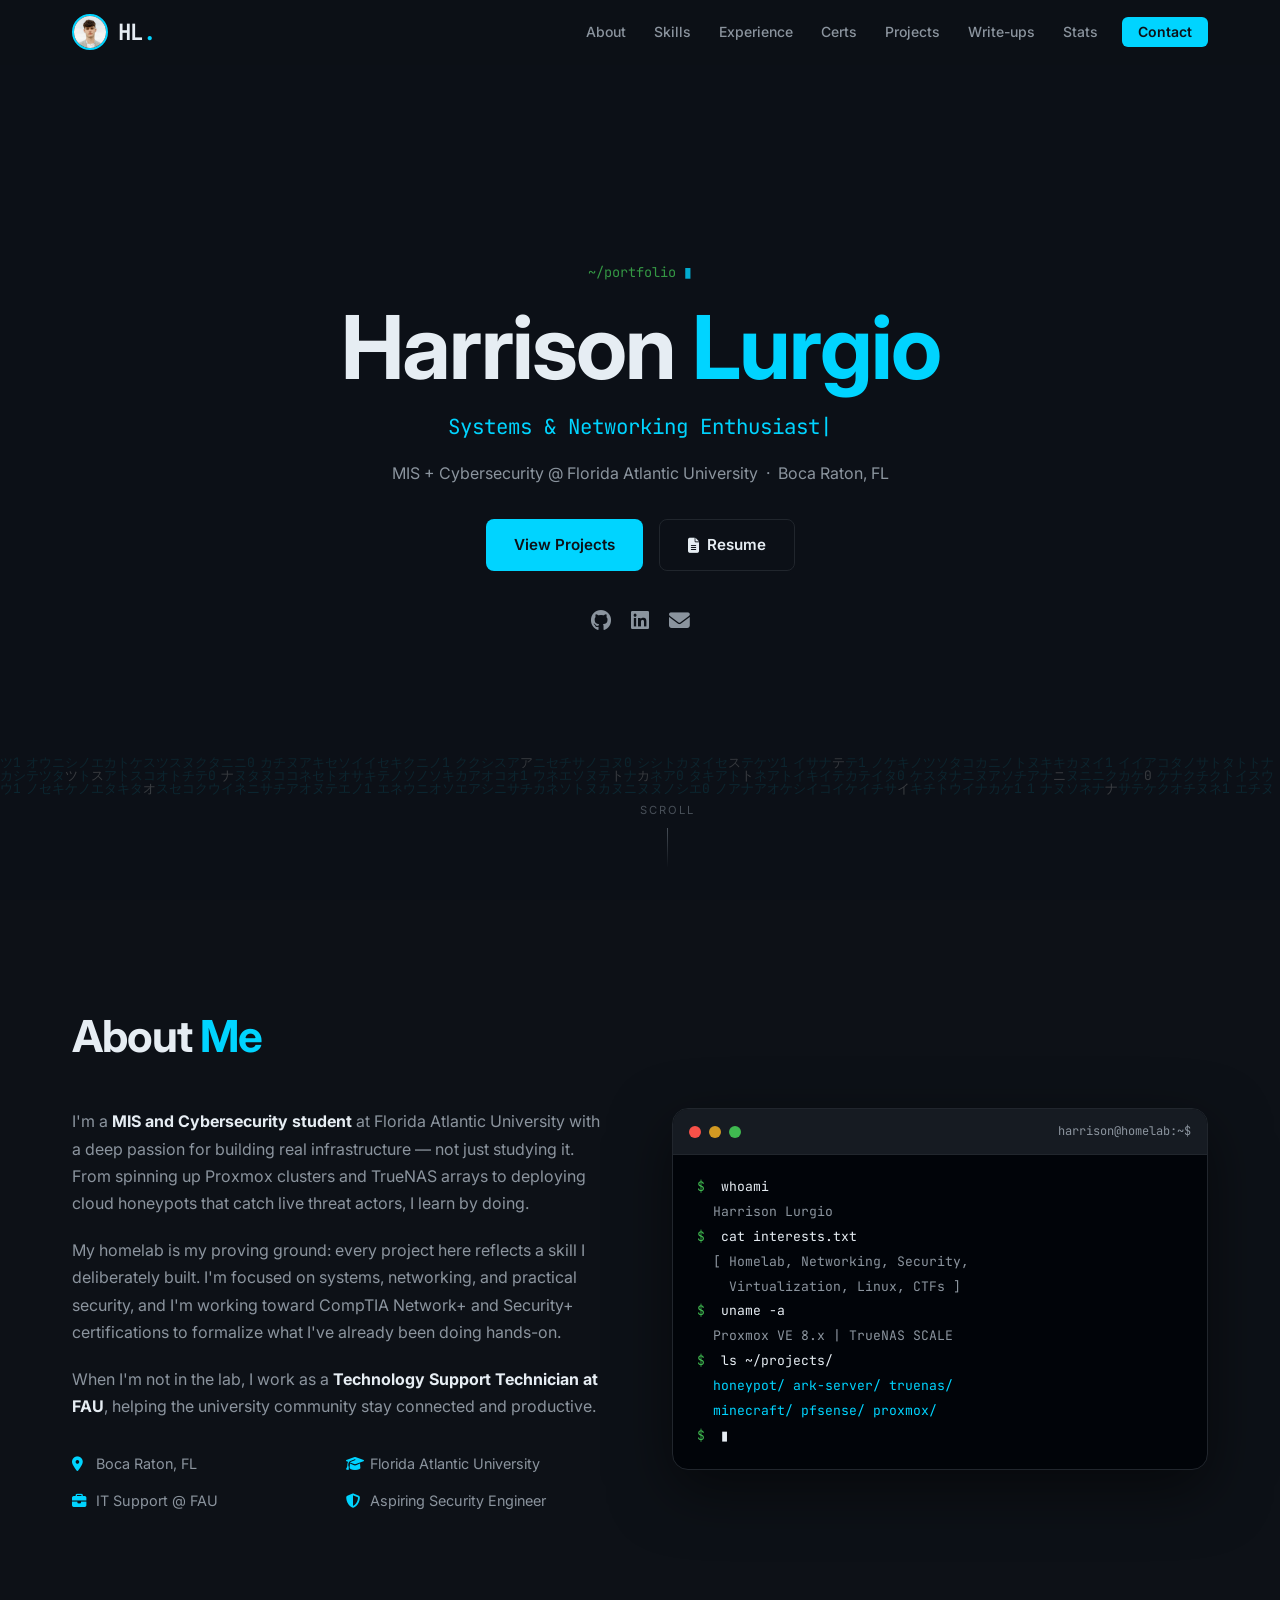
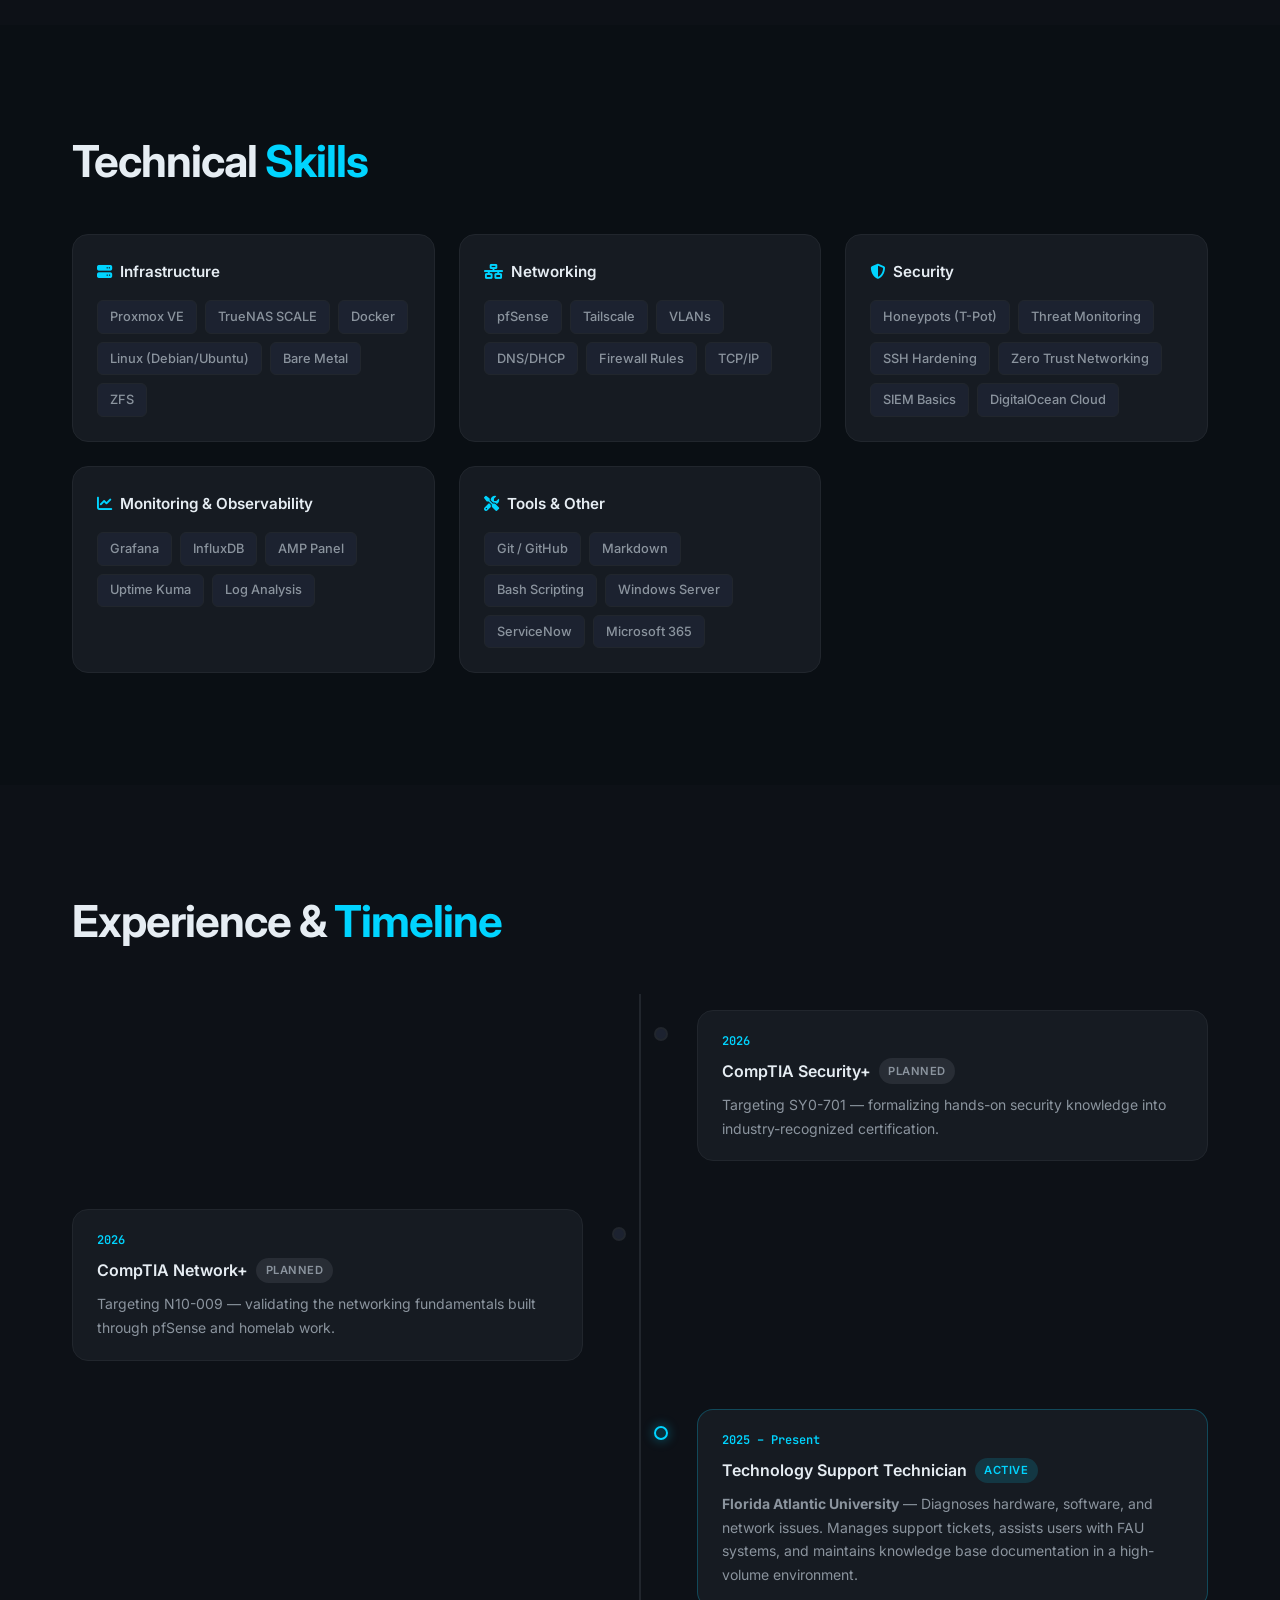
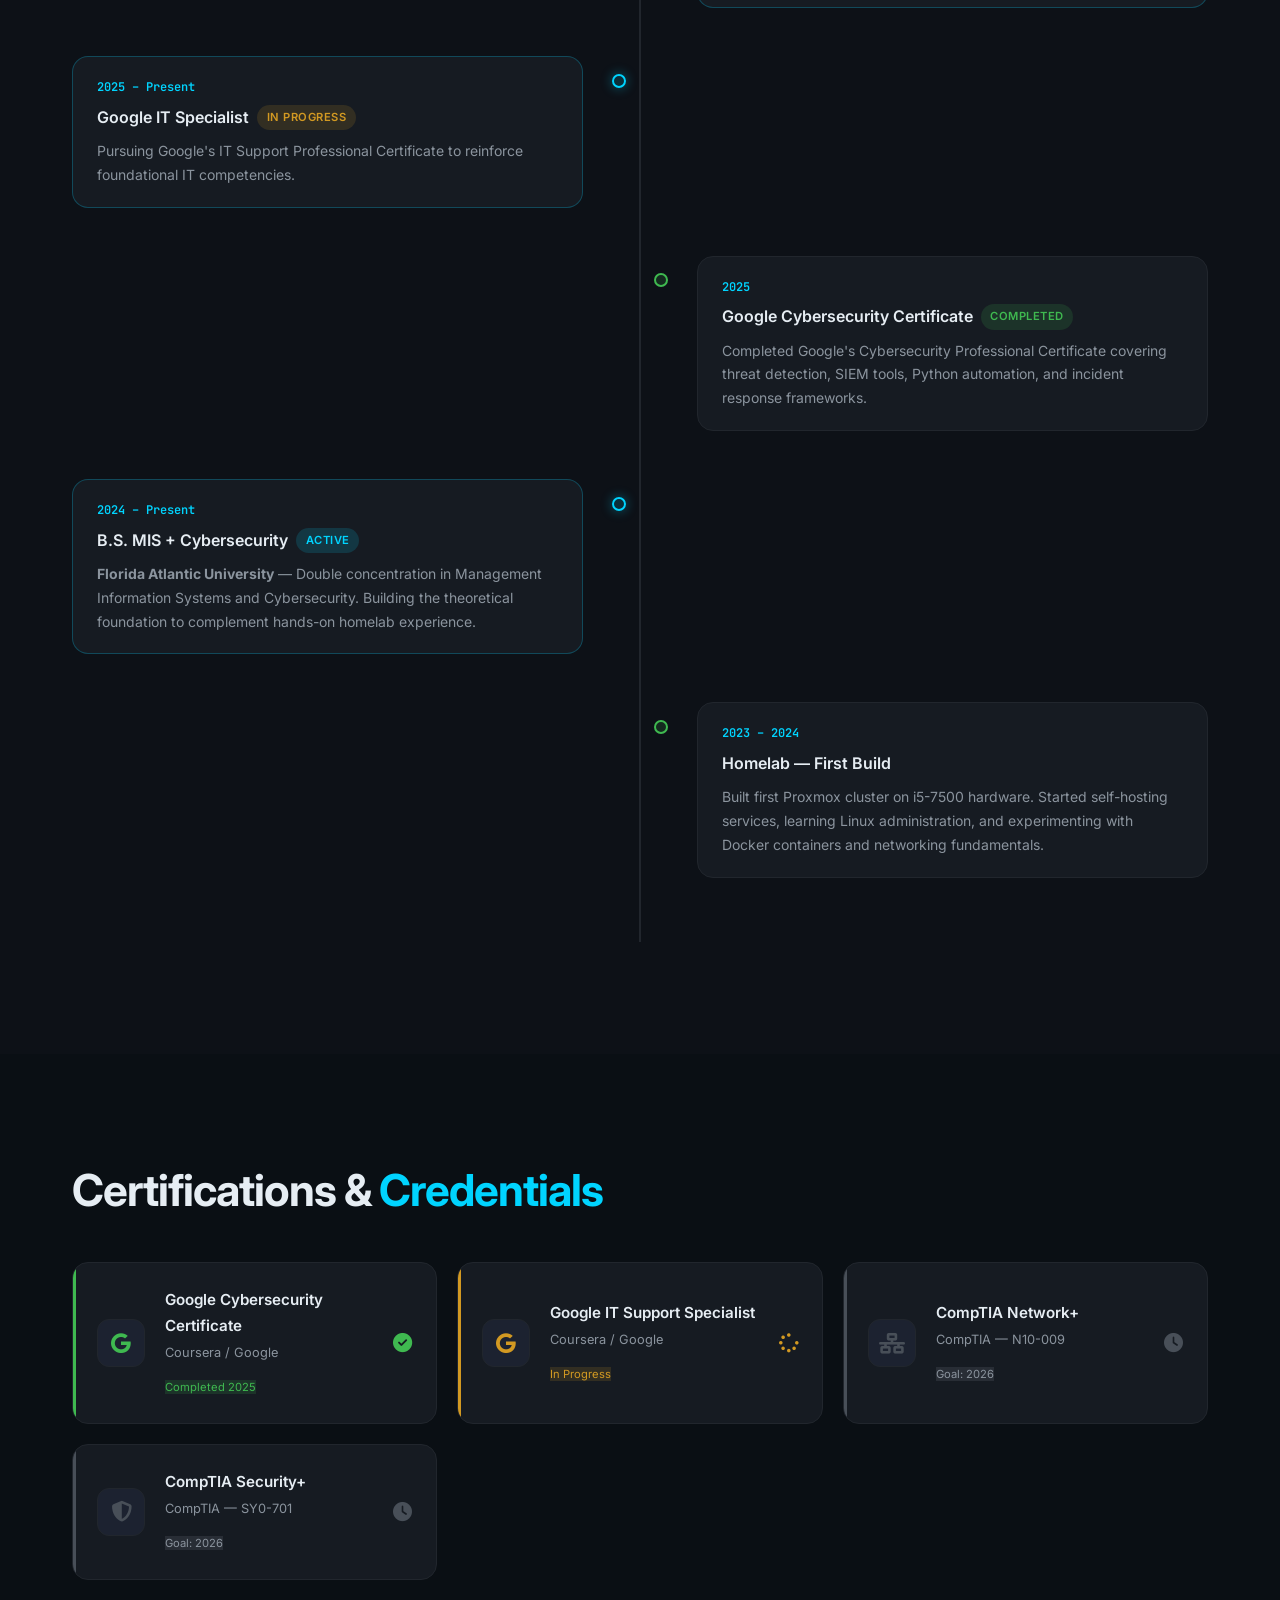
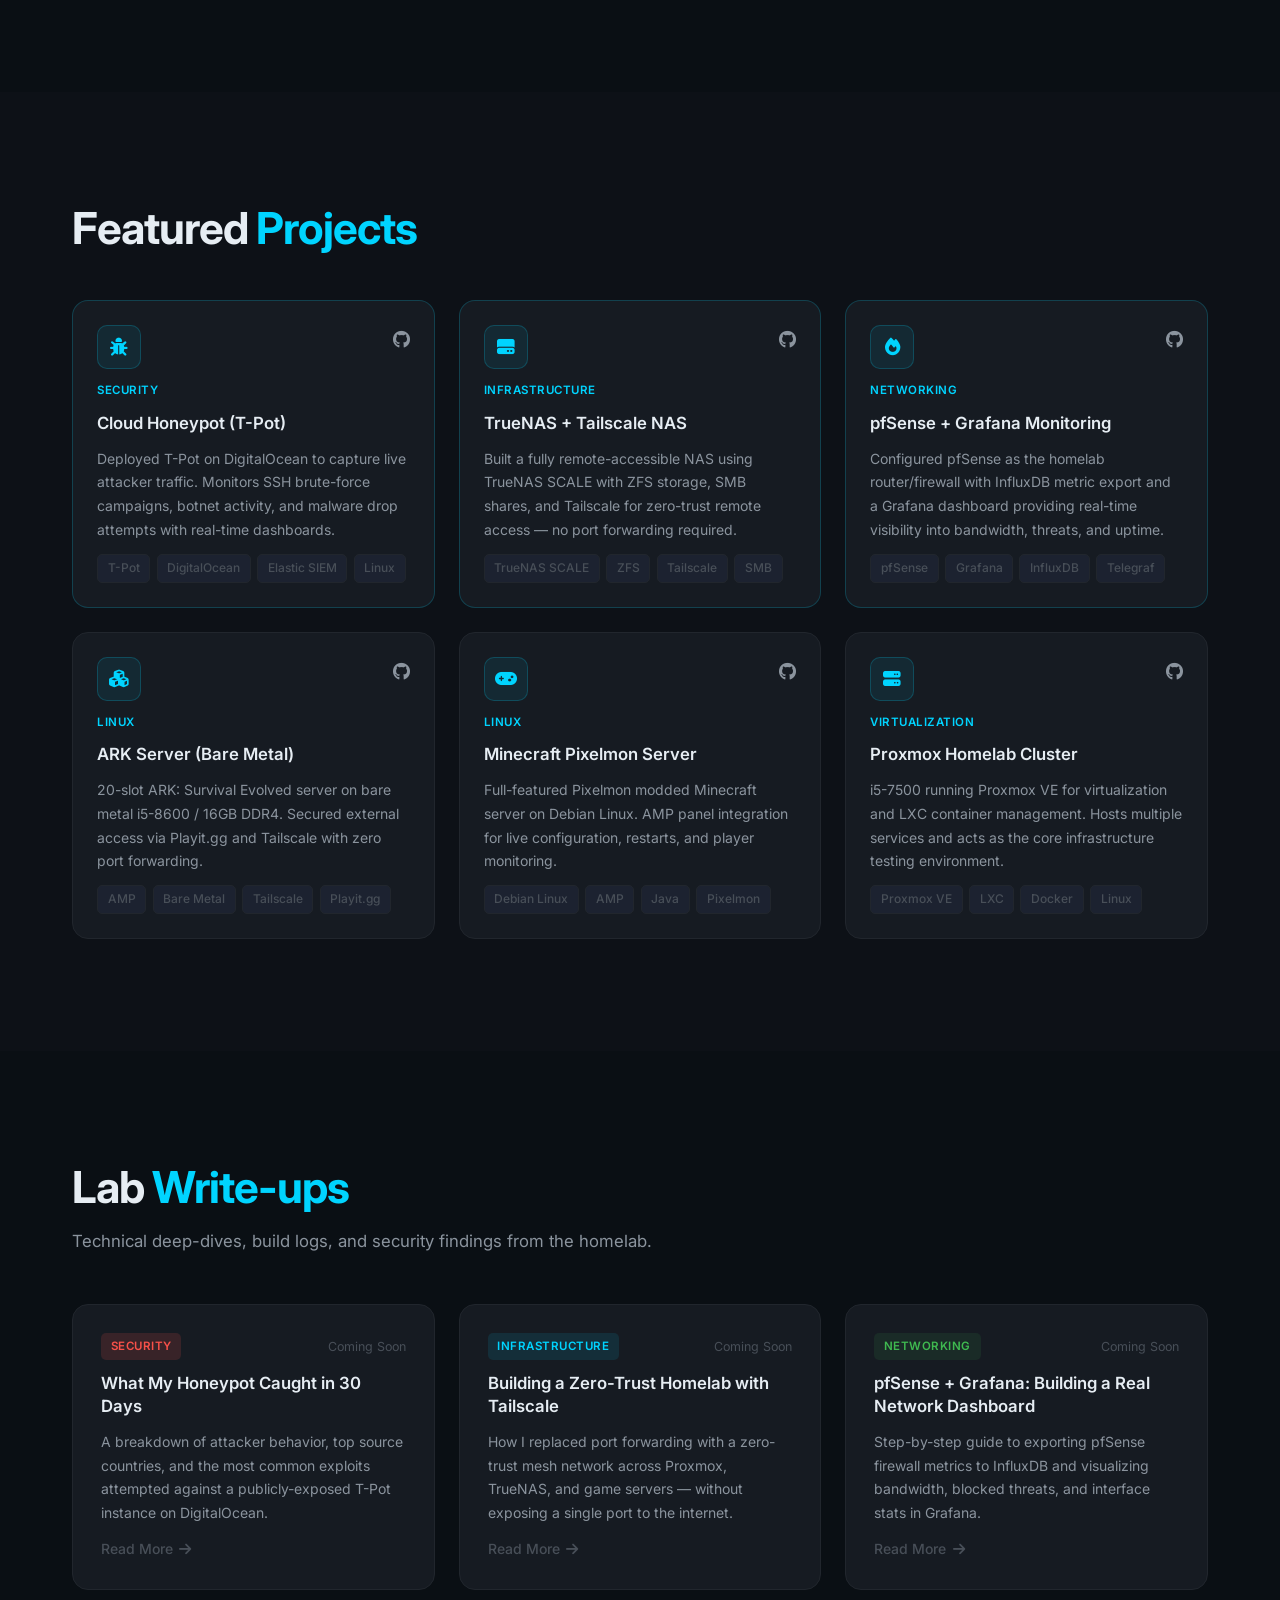
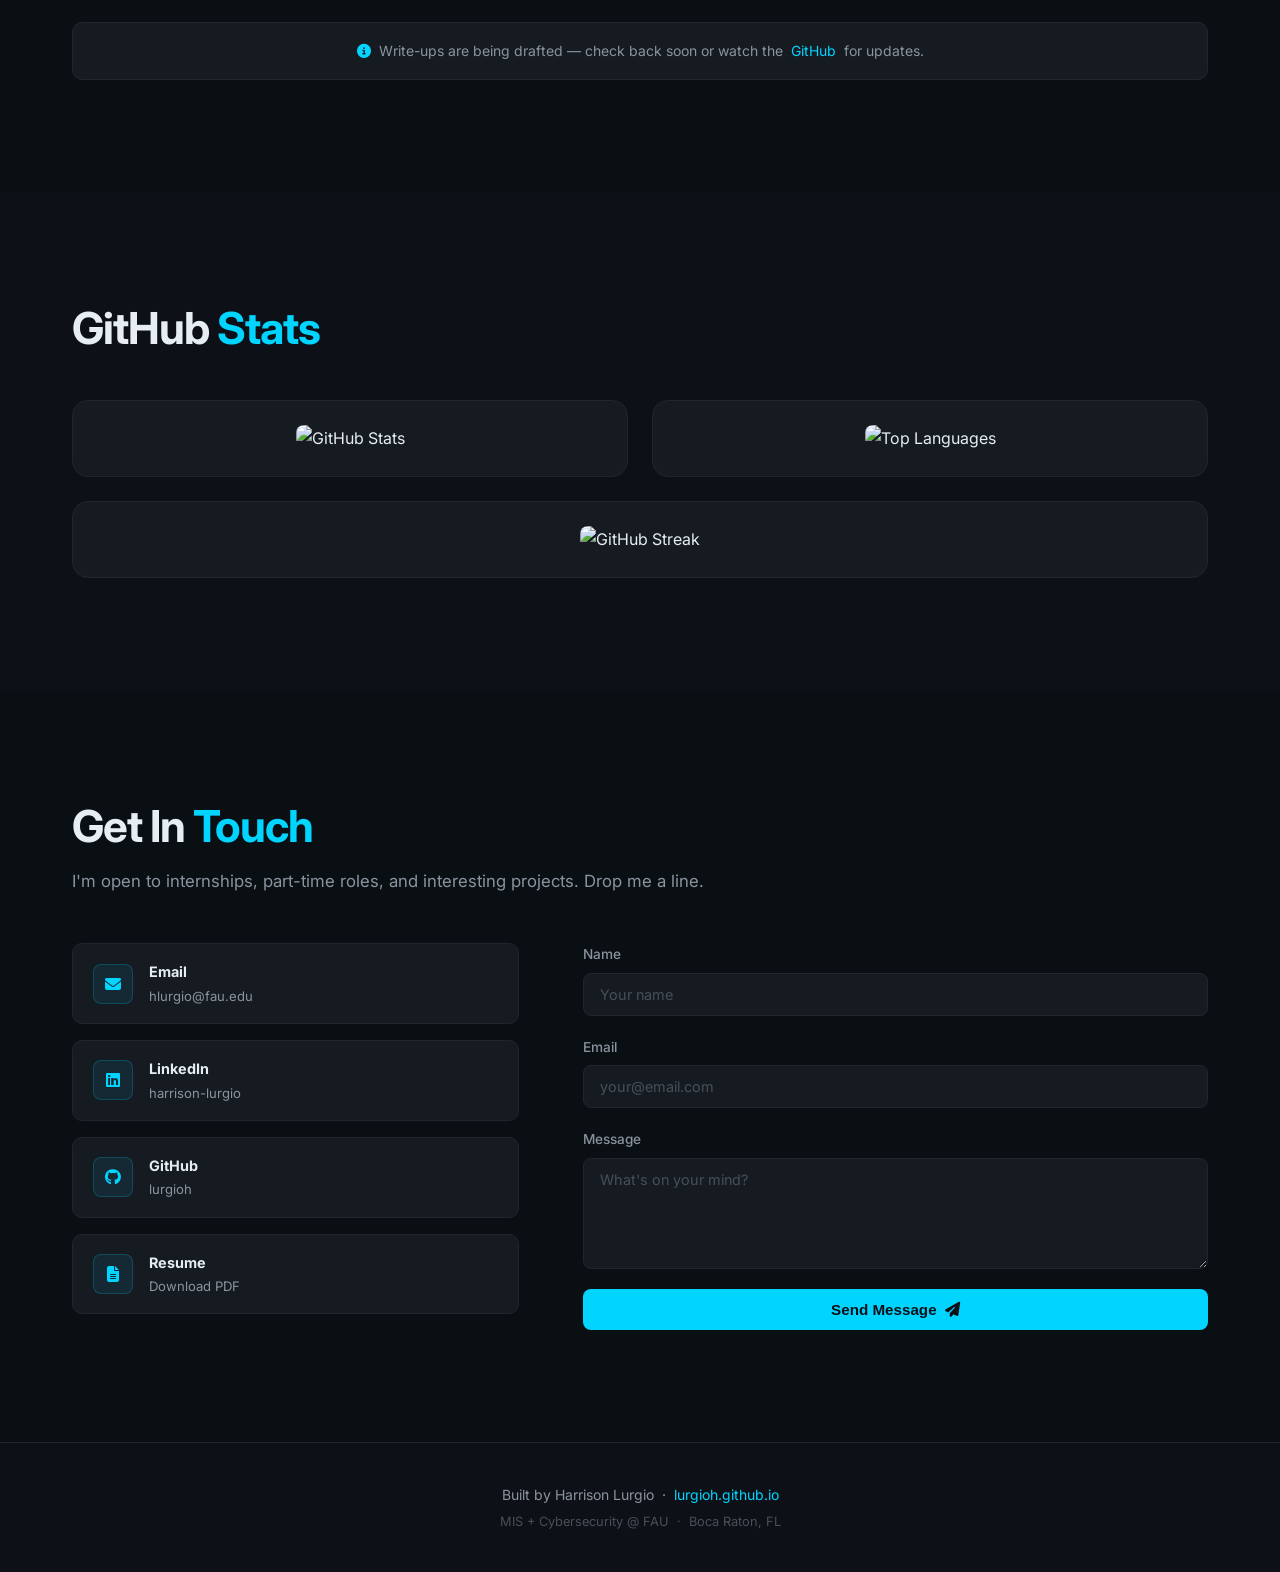
==== index.html @ d273044a "Add headshot photo to nav + update Resume.pdf Co-Authored-By: Claude Sonnet 4.6 <noreply@anthropic.c" ====
<!DOCTYPE html>
<html lang="en">
<head>
  <meta charset="UTF-8" />
  <meta name="viewport" content="width=device-width, initial-scale=1.0" />
  <title>Harrison Lurgio | MIS + Cybersecurity</title>
  <link rel="stylesheet" href="style.css" />
  <link rel="preconnect" href="https://fonts.googleapis.com" />
  <link href="https://fonts.googleapis.com/css2?family=Inter:wght@300;400;500;600;700&family=JetBrains+Mono:wght@400;500&display=swap" rel="stylesheet" />
  <link rel="stylesheet" href="https://cdnjs.cloudflare.com/ajax/libs/font-awesome/6.5.0/css/all.min.css" />
</head>
<body>

  <!-- NAV -->
  <nav id="navbar">
    <div class="nav-inner">
      <a class="nav-logo" href="#hero">
        <img src="headshot.jpg" alt="Harrison Lurgio" class="nav-headshot" />
        <span>HL<span class="accent">.</span></span>
      </a>
      <ul class="nav-links">
        <li><a href="#about">About</a></li>
        <li><a href="#skills">Skills</a></li>
        <li><a href="#timeline">Experience</a></li>
        <li><a href="#certifications">Certs</a></li>
        <li><a href="#projects">Projects</a></li>
        <li><a href="#writeups">Write-ups</a></li>
        <li><a href="#stats">Stats</a></li>
        <li><a href="#contact" class="nav-cta">Contact</a></li>
      </ul>
      <button class="hamburger" id="hamburger" aria-label="Toggle menu">
        <span></span><span></span><span></span>
      </button>
    </div>
  </nav>

  <!-- HERO -->
  <section id="hero">
    <div class="hero-bg">
      <canvas id="matrixCanvas"></canvas>
    </div>
    <div class="hero-content">
      <p class="hero-pre"><span class="terminal-prompt">~/portfolio</span> <span class="blink">▮</span></p>
      <h1 class="hero-name">Harrison <span class="accent">Lurgio</span></h1>
      <div class="hero-typed-wrapper">
        <span class="hero-typed" id="typedText"></span><span class="cursor">|</span>
      </div>
      <p class="hero-sub">MIS + Cybersecurity @ Florida Atlantic University &nbsp;·&nbsp; Boca Raton, FL</p>
      <div class="hero-actions">
        <a href="#projects" class="btn btn-primary">View Projects</a>
        <a href="Resume.pdf" target="_blank" class="btn btn-outline"><i class="fas fa-file-alt"></i> Resume</a>
      </div>
      <div class="hero-socials">
        <a href="https://github.com/lurgioh" target="_blank" aria-label="GitHub"><i class="fab fa-github"></i></a>
        <a href="https://linkedin.com/in/harrison-lurgio-827a2b34a/" target="_blank" aria-label="LinkedIn"><i class="fab fa-linkedin"></i></a>
        <a href="mailto:hlurgio@fau.edu" aria-label="Email"><i class="fas fa-envelope"></i></a>
      </div>
    </div>
    <div class="hero-scroll-hint">
      <span>scroll</span>
      <div class="scroll-line"></div>
    </div>
  </section>

  <!-- ABOUT -->
  <section id="about" class="section">
    <div class="container">
      <h2 class="section-title">About <span class="accent">Me</span></h2>
      <div class="about-grid">
        <div class="about-text">
          <p>I'm a <strong>MIS and Cybersecurity student</strong> at Florida Atlantic University with a deep passion for building real infrastructure — not just studying it. From spinning up Proxmox clusters and TrueNAS arrays to deploying cloud honeypots that catch live threat actors, I learn by doing.</p>
          <p>My homelab is my proving ground: every project here reflects a skill I deliberately built. I'm focused on systems, networking, and practical security, and I'm working toward CompTIA Network+ and Security+ certifications to formalize what I've already been doing hands-on.</p>
          <p>When I'm not in the lab, I work as a <strong>Technology Support Technician at FAU</strong>, helping the university community stay connected and productive.</p>
          <div class="about-facts">
            <div class="fact"><i class="fas fa-map-marker-alt accent"></i> Boca Raton, FL</div>
            <div class="fact"><i class="fas fa-graduation-cap accent"></i> Florida Atlantic University</div>
            <div class="fact"><i class="fas fa-briefcase accent"></i> IT Support @ FAU</div>
            <div class="fact"><i class="fas fa-shield-alt accent"></i> Aspiring Security Engineer</div>
          </div>
        </div>
        <div class="about-terminal">
          <div class="terminal-window">
            <div class="terminal-bar">
              <span class="dot red"></span><span class="dot yellow"></span><span class="dot green"></span>
              <span class="terminal-title">harrison@homelab:~$</span>
            </div>
            <div class="terminal-body" id="terminalBody">
              <div class="t-line"><span class="t-prompt">$</span> whoami</div>
              <div class="t-out">Harrison Lurgio</div>
              <div class="t-line"><span class="t-prompt">$</span> cat interests.txt</div>
              <div class="t-out">[ Homelab, Networking, Security,</div>
              <div class="t-out">&nbsp;&nbsp;Virtualization, Linux, CTFs ]</div>
              <div class="t-line"><span class="t-prompt">$</span> uname -a</div>
              <div class="t-out">Proxmox VE 8.x | TrueNAS SCALE</div>
              <div class="t-line"><span class="t-prompt">$</span> ls ~/projects/</div>
              <div class="t-out accent">honeypot/ ark-server/ truenas/</div>
              <div class="t-out accent">minecraft/ pfsense/ proxmox/</div>
              <div class="t-line"><span class="t-prompt">$</span> <span class="blink">▮</span></div>
            </div>
          </div>
        </div>
      </div>
    </div>
  </section>

  <!-- SKILLS -->
  <section id="skills" class="section section-alt">
    <div class="container">
      <h2 class="section-title">Technical <span class="accent">Skills</span></h2>
      <div class="skills-categories">

        <div class="skill-category">
          <h3><i class="fas fa-server accent"></i> Infrastructure</h3>
          <div class="skill-tags">
            <span class="tag">Proxmox VE</span>
            <span class="tag">TrueNAS SCALE</span>
            <span class="tag">Docker</span>
            <span class="tag">Linux (Debian/Ubuntu)</span>
            <span class="tag">Bare Metal</span>
            <span class="tag">ZFS</span>
          </div>
        </div>

        <div class="skill-category">
          <h3><i class="fas fa-network-wired accent"></i> Networking</h3>
          <div class="skill-tags">
            <span class="tag">pfSense</span>
            <span class="tag">Tailscale</span>
            <span class="tag">VLANs</span>
            <span class="tag">DNS/DHCP</span>
            <span class="tag">Firewall Rules</span>
            <span class="tag">TCP/IP</span>
          </div>
        </div>

        <div class="skill-category">
          <h3><i class="fas fa-shield-alt accent"></i> Security</h3>
          <div class="skill-tags">
            <span class="tag">Honeypots (T-Pot)</span>
            <span class="tag">Threat Monitoring</span>
            <span class="tag">SSH Hardening</span>
            <span class="tag">Zero Trust Networking</span>
            <span class="tag">SIEM Basics</span>
            <span class="tag">DigitalOcean Cloud</span>
          </div>
        </div>

        <div class="skill-category">
          <h3><i class="fas fa-chart-line accent"></i> Monitoring & Observability</h3>
          <div class="skill-tags">
            <span class="tag">Grafana</span>
            <span class="tag">InfluxDB</span>
            <span class="tag">AMP Panel</span>
            <span class="tag">Uptime Kuma</span>
            <span class="tag">Log Analysis</span>
          </div>
        </div>

        <div class="skill-category">
          <h3><i class="fas fa-tools accent"></i> Tools & Other</h3>
          <div class="skill-tags">
            <span class="tag">Git / GitHub</span>
            <span class="tag">Markdown</span>
            <span class="tag">Bash Scripting</span>
            <span class="tag">Windows Server</span>
            <span class="tag">ServiceNow</span>
            <span class="tag">Microsoft 365</span>
          </div>
        </div>

      </div>
    </div>
  </section>

  <!-- TIMELINE -->
  <section id="timeline" class="section">
    <div class="container">
      <h2 class="section-title">Experience &amp; <span class="accent">Timeline</span></h2>
      <div class="timeline">

        <div class="tl-item tl-right">
          <div class="tl-dot"></div>
          <div class="tl-card">
            <span class="tl-date">2026</span>
            <h3>CompTIA Security+ <span class="badge badge-planned">Planned</span></h3>
            <p>Targeting SY0-701 — formalizing hands-on security knowledge into industry-recognized certification.</p>
          </div>
        </div>

        <div class="tl-item tl-left">
          <div class="tl-dot"></div>
          <div class="tl-card">
            <span class="tl-date">2026</span>
            <h3>CompTIA Network+ <span class="badge badge-planned">Planned</span></h3>
            <p>Targeting N10-009 — validating the networking fundamentals built through pfSense and homelab work.</p>
          </div>
        </div>

        <div class="tl-item tl-right">
          <div class="tl-dot active"></div>
          <div class="tl-card active">
            <span class="tl-date">2025 – Present</span>
            <h3>Technology Support Technician <span class="badge badge-active">Active</span></h3>
            <p><strong>Florida Atlantic University</strong> — Diagnoses hardware, software, and network issues. Manages support tickets, assists users with FAU systems, and maintains knowledge base documentation in a high-volume environment.</p>
          </div>
        </div>

        <div class="tl-item tl-left">
          <div class="tl-dot active"></div>
          <div class="tl-card active">
            <span class="tl-date">2025 – Present</span>
            <h3>Google IT Specialist <span class="badge badge-progress">In Progress</span></h3>
            <p>Pursuing Google's IT Support Professional Certificate to reinforce foundational IT competencies.</p>
          </div>
        </div>

        <div class="tl-item tl-right">
          <div class="tl-dot completed"></div>
          <div class="tl-card">
            <span class="tl-date">2025</span>
            <h3>Google Cybersecurity Certificate <span class="badge badge-done">Completed</span></h3>
            <p>Completed Google's Cybersecurity Professional Certificate covering threat detection, SIEM tools, Python automation, and incident response frameworks.</p>
          </div>
        </div>

        <div class="tl-item tl-left">
          <div class="tl-dot active"></div>
          <div class="tl-card active">
            <span class="tl-date">2024 – Present</span>
            <h3>B.S. MIS + Cybersecurity <span class="badge badge-active">Active</span></h3>
            <p><strong>Florida Atlantic University</strong> — Double concentration in Management Information Systems and Cybersecurity. Building the theoretical foundation to complement hands-on homelab experience.</p>
          </div>
        </div>

        <div class="tl-item tl-right">
          <div class="tl-dot completed"></div>
          <div class="tl-card">
            <span class="tl-date">2023 – 2024</span>
            <h3>Homelab — First Build</h3>
            <p>Built first Proxmox cluster on i5-7500 hardware. Started self-hosting services, learning Linux administration, and experimenting with Docker containers and networking fundamentals.</p>
          </div>
        </div>

      </div>
    </div>
  </section>

  <!-- CERTIFICATIONS -->
  <section id="certifications" class="section section-alt">
    <div class="container">
      <h2 class="section-title">Certifications &amp; <span class="accent">Credentials</span></h2>
      <div class="certs-grid">

        <div class="cert-card cert-done">
          <div class="cert-icon"><i class="fab fa-google"></i></div>
          <div class="cert-info">
            <h3>Google Cybersecurity Certificate</h3>
            <p>Coursera / Google</p>
            <span class="cert-badge badge-done">Completed 2025</span>
          </div>
          <div class="cert-check"><i class="fas fa-check-circle"></i></div>
        </div>

        <div class="cert-card cert-progress">
          <div class="cert-icon"><i class="fab fa-google"></i></div>
          <div class="cert-info">
            <h3>Google IT Support Specialist</h3>
            <p>Coursera / Google</p>
            <span class="cert-badge badge-progress">In Progress</span>
          </div>
          <div class="cert-check"><i class="fas fa-spinner fa-spin"></i></div>
        </div>

        <div class="cert-card cert-planned">
          <div class="cert-icon"><i class="fas fa-network-wired"></i></div>
          <div class="cert-info">
            <h3>CompTIA Network+</h3>
            <p>CompTIA — N10-009</p>
            <span class="cert-badge badge-planned">Goal: 2026</span>
          </div>
          <div class="cert-check"><i class="fas fa-clock"></i></div>
        </div>

        <div class="cert-card cert-planned">
          <div class="cert-icon"><i class="fas fa-shield-alt"></i></div>
          <div class="cert-info">
            <h3>CompTIA Security+</h3>
            <p>CompTIA — SY0-701</p>
            <span class="cert-badge badge-planned">Goal: 2026</span>
          </div>
          <div class="cert-check"><i class="fas fa-clock"></i></div>
        </div>

      </div>
    </div>
  </section>

  <!-- PROJECTS -->
  <section id="projects" class="section">
    <div class="container">
      <h2 class="section-title">Featured <span class="accent">Projects</span></h2>
      <div class="projects-grid">

        <div class="project-card featured">
          <div class="project-header">
            <div class="project-icon"><i class="fas fa-bug"></i></div>
            <div class="project-links">
              <a href="https://github.com/lurgioh/cloud-honeypot-project" target="_blank"><i class="fab fa-github"></i></a>
            </div>
          </div>
          <span class="project-tag">Security</span>
          <h3>Cloud Honeypot (T-Pot)</h3>
          <p>Deployed T-Pot on DigitalOcean to capture live attacker traffic. Monitors SSH brute-force campaigns, botnet activity, and malware drop attempts with real-time dashboards.</p>
          <div class="project-tech">
            <span>T-Pot</span><span>DigitalOcean</span><span>Elastic SIEM</span><span>Linux</span>
          </div>
        </div>

        <div class="project-card featured">
          <div class="project-header">
            <div class="project-icon"><i class="fas fa-hdd"></i></div>
            <div class="project-links">
              <a href="https://github.com/lurgioh/Truenas-Tailscale/blob/main/README.md" target="_blank"><i class="fab fa-github"></i></a>
            </div>
          </div>
          <span class="project-tag">Infrastructure</span>
          <h3>TrueNAS + Tailscale NAS</h3>
          <p>Built a fully remote-accessible NAS using TrueNAS SCALE with ZFS storage, SMB shares, and Tailscale for zero-trust remote access — no port forwarding required.</p>
          <div class="project-tech">
            <span>TrueNAS SCALE</span><span>ZFS</span><span>Tailscale</span><span>SMB</span>
          </div>
        </div>

        <div class="project-card featured">
          <div class="project-header">
            <div class="project-icon"><i class="fas fa-fire"></i></div>
            <div class="project-links">
              <a href="#" target="_blank"><i class="fab fa-github"></i></a>
            </div>
          </div>
          <span class="project-tag">Networking</span>
          <h3>pfSense + Grafana Monitoring</h3>
          <p>Configured pfSense as the homelab router/firewall with InfluxDB metric export and a Grafana dashboard providing real-time visibility into bandwidth, threats, and uptime.</p>
          <div class="project-tech">
            <span>pfSense</span><span>Grafana</span><span>InfluxDB</span><span>Telegraf</span>
          </div>
        </div>

        <div class="project-card">
          <div class="project-header">
            <div class="project-icon"><i class="fas fa-cubes"></i></div>
            <div class="project-links">
              <a href="https://github.com/lurgioh/ARK-Server-Steam-/tree/main" target="_blank"><i class="fab fa-github"></i></a>
            </div>
          </div>
          <span class="project-tag">Linux</span>
          <h3>ARK Server (Bare Metal)</h3>
          <p>20-slot ARK: Survival Evolved server on bare metal i5-8600 / 16GB DDR4. Secured external access via Playit.gg and Tailscale with zero port forwarding.</p>
          <div class="project-tech">
            <span>AMP</span><span>Bare Metal</span><span>Tailscale</span><span>Playit.gg</span>
          </div>
        </div>

        <div class="project-card">
          <div class="project-header">
            <div class="project-icon"><i class="fas fa-gamepad"></i></div>
            <div class="project-links">
              <a href="https://github.com/lurgioh/Minecraft-server-build" target="_blank"><i class="fab fa-github"></i></a>
            </div>
          </div>
          <span class="project-tag">Linux</span>
          <h3>Minecraft Pixelmon Server</h3>
          <p>Full-featured Pixelmon modded Minecraft server on Debian Linux. AMP panel integration for live configuration, restarts, and player monitoring.</p>
          <div class="project-tech">
            <span>Debian Linux</span><span>AMP</span><span>Java</span><span>Pixelmon</span>
          </div>
        </div>

        <div class="project-card">
          <div class="project-header">
            <div class="project-icon"><i class="fas fa-server"></i></div>
            <div class="project-links">
              <a href="https://github.com/lurgioh" target="_blank"><i class="fab fa-github"></i></a>
            </div>
          </div>
          <span class="project-tag">Virtualization</span>
          <h3>Proxmox Homelab Cluster</h3>
          <p>i5-7500 running Proxmox VE for virtualization and LXC container management. Hosts multiple services and acts as the core infrastructure testing environment.</p>
          <div class="project-tech">
            <span>Proxmox VE</span><span>LXC</span><span>Docker</span><span>Linux</span>
          </div>
        </div>

      </div>
    </div>
  </section>

  <!-- WRITE-UPS -->
  <section id="writeups" class="section section-alt">
    <div class="container">
      <h2 class="section-title">Lab <span class="accent">Write-ups</span></h2>
      <p class="section-sub">Technical deep-dives, build logs, and security findings from the homelab.</p>
      <div class="writeups-grid">

        <div class="writeup-card">
          <div class="writeup-meta">
            <span class="wu-tag security">Security</span>
            <span class="wu-date">Coming Soon</span>
          </div>
          <h3>What My Honeypot Caught in 30 Days</h3>
          <p>A breakdown of attacker behavior, top source countries, and the most common exploits attempted against a publicly-exposed T-Pot instance on DigitalOcean.</p>
          <a href="#" class="wu-link disabled">Read More <i class="fas fa-arrow-right"></i></a>
        </div>

        <div class="writeup-card">
          <div class="writeup-meta">
            <span class="wu-tag infra">Infrastructure</span>
            <span class="wu-date">Coming Soon</span>
          </div>
          <h3>Building a Zero-Trust Homelab with Tailscale</h3>
          <p>How I replaced port forwarding with a zero-trust mesh network across Proxmox, TrueNAS, and game servers — without exposing a single port to the internet.</p>
          <a href="#" class="wu-link disabled">Read More <i class="fas fa-arrow-right"></i></a>
        </div>

        <div class="writeup-card">
          <div class="writeup-meta">
            <span class="wu-tag network">Networking</span>
            <span class="wu-date">Coming Soon</span>
          </div>
          <h3>pfSense + Grafana: Building a Real Network Dashboard</h3>
          <p>Step-by-step guide to exporting pfSense firewall metrics to InfluxDB and visualizing bandwidth, blocked threats, and interface stats in Grafana.</p>
          <a href="#" class="wu-link disabled">Read More <i class="fas fa-arrow-right"></i></a>
        </div>

      </div>
      <p class="writeup-note"><i class="fas fa-info-circle accent"></i> Write-ups are being drafted — check back soon or watch the <a href="https://github.com/lurgioh" target="_blank">GitHub</a> for updates.</p>
    </div>
  </section>

  <!-- STATS -->
  <section id="stats" class="section">
    <div class="container">
      <h2 class="section-title">GitHub <span class="accent">Stats</span></h2>
      <div class="stats-grid">
        <div class="stat-card">
          <img src="https://github-readme-stats.vercel.app/api?username=lurgioh&show_icons=true&theme=transparent&hide_border=true&title_color=00d4ff&icon_color=00d4ff&text_color=c9d1d9&bg_color=0d1117" alt="GitHub Stats" loading="lazy" />
        </div>
        <div class="stat-card">
          <img src="https://github-readme-stats.vercel.app/api/top-langs/?username=lurgioh&layout=compact&theme=transparent&hide_border=true&title_color=00d4ff&text_color=c9d1d9&bg_color=0d1117" alt="Top Languages" loading="lazy" />
        </div>
      </div>
      <div class="streak-card">
        <img src="https://streak-stats.demolab.com?user=lurgioh&theme=transparent&hide_border=true&stroke=00d4ff&ring=00d4ff&fire=ff6e6e&currStreakLabel=00d4ff&sideLabels=c9d1d9&dates=8b949e" alt="GitHub Streak" loading="lazy" />
      </div>
    </div>
  </section>

  <!-- CONTACT -->
  <section id="contact" class="section section-alt">
    <div class="container">
      <h2 class="section-title">Get In <span class="accent">Touch</span></h2>
      <p class="section-sub">I'm open to internships, part-time roles, and interesting projects. Drop me a line.</p>
      <div class="contact-grid">
        <div class="contact-links">
          <a href="mailto:hlurgio@fau.edu" class="contact-item">
            <div class="contact-icon"><i class="fas fa-envelope"></i></div>
            <div><strong>Email</strong><span>hlurgio@fau.edu</span></div>
          </a>
          <a href="https://linkedin.com/in/harrison-lurgio-827a2b34a/" target="_blank" class="contact-item">
            <div class="contact-icon"><i class="fab fa-linkedin"></i></div>
            <div><strong>LinkedIn</strong><span>harrison-lurgio</span></div>
          </a>
          <a href="https://github.com/lurgioh" target="_blank" class="contact-item">
            <div class="contact-icon"><i class="fab fa-github"></i></div>
            <div><strong>GitHub</strong><span>lurgioh</span></div>
          </a>
          <a href="Resume.pdf" target="_blank" class="contact-item">
            <div class="contact-icon"><i class="fas fa-file-alt"></i></div>
            <div><strong>Resume</strong><span>Download PDF</span></div>
          </a>
        </div>
        <form class="contact-form" id="contactForm">
          <div class="form-group">
            <label for="name">Name</label>
            <input type="text" id="name" name="name" placeholder="Your name" required />
          </div>
          <div class="form-group">
            <label for="email">Email</label>
            <input type="email" id="email" name="email" placeholder="your@email.com" required />
          </div>
          <div class="form-group">
            <label for="message">Message</label>
            <textarea id="message" name="message" rows="5" placeholder="What's on your mind?" required></textarea>
          </div>
          <button type="submit" class="btn btn-primary full-width">Send Message <i class="fas fa-paper-plane"></i></button>
        </form>
      </div>
    </div>
  </section>

  <!-- FOOTER -->
  <footer>
    <div class="container">
      <p>Built by Harrison Lurgio &nbsp;·&nbsp; <span class="accent">lurgioh.github.io</span></p>
      <p class="footer-sub">MIS + Cybersecurity @ FAU &nbsp;·&nbsp; Boca Raton, FL</p>
    </div>
  </footer>

  <script src="script.js"></script>
</body>
</html>
---- style.css ----
/* ============================================================
   BASE & RESET
   ============================================================ */
*, *::before, *::after { box-sizing: border-box; margin: 0; padding: 0; }

:root {
  --bg:        #0d1117;
  --bg-alt:    #0a0f14;
  --surface:   #161b22;
  --surface2:  #1c2230;
  --border:    #21262d;
  --accent:    #00d4ff;
  --accent2:   #0096b3;
  --green:     #3fb950;
  --yellow:    #d29922;
  --red:       #f85149;
  --text:      #e6edf3;
  --text-muted:#8b949e;
  --text-dim:  #484f58;
  --radius:    10px;
  --radius-lg: 16px;
  --trans:     0.25s ease;
}

html { scroll-behavior: smooth; font-size: 16px; }

body {
  font-family: 'Inter', sans-serif;
  background: var(--bg);
  color: var(--text);
  line-height: 1.7;
  overflow-x: hidden;
}

::selection { background: var(--accent); color: var(--bg); }

a { color: var(--accent); text-decoration: none; transition: color var(--trans); }
a:hover { color: #fff; }

img { max-width: 100%; display: block; }

.accent { color: var(--accent); }

/* ============================================================
   SCROLLBAR
   ============================================================ */
::-webkit-scrollbar { width: 6px; }
::-webkit-scrollbar-track { background: var(--bg); }
::-webkit-scrollbar-thumb { background: var(--border); border-radius: 3px; }
::-webkit-scrollbar-thumb:hover { background: var(--accent2); }

/* ============================================================
   NAV
   ============================================================ */
#navbar {
  position: fixed; top: 0; left: 0; right: 0; z-index: 100;
  background: rgba(13, 17, 23, 0.85);
  backdrop-filter: blur(12px);
  border-bottom: 1px solid transparent;
  transition: border-color var(--trans), background var(--trans);
}
#navbar.scrolled { border-color: var(--border); }

.nav-inner {
  max-width: 1200px; margin: 0 auto;
  display: flex; align-items: center; justify-content: space-between;
  padding: 0 2rem; height: 64px;
}

.nav-logo {
  font-family: 'JetBrains Mono', monospace;
  font-size: 1.4rem; font-weight: 700;
  color: var(--text); letter-spacing: -0.5px;
  display: flex; align-items: center; gap: 0.6rem;
}
.nav-logo:hover { color: var(--text); }

.nav-headshot {
  width: 36px; height: 36px;
  border-radius: 50%;
  object-fit: cover;
  border: 2px solid var(--accent);
  flex-shrink: 0;
  transition: box-shadow var(--trans);
}
.nav-logo:hover .nav-headshot {
  box-shadow: 0 0 0 3px rgba(0,212,255,0.3);
}

.nav-links {
  display: flex; align-items: center; gap: 0.25rem;
  list-style: none;
}
.nav-links a {
  color: var(--text-muted); font-size: 0.875rem; font-weight: 500;
  padding: 0.4rem 0.75rem; border-radius: 6px;
  transition: color var(--trans), background var(--trans);
}
.nav-links a:hover { color: var(--text); background: var(--surface); }
.nav-links .nav-cta {
  background: var(--accent); color: var(--bg); font-weight: 600;
  padding: 0.4rem 1rem; border-radius: 6px; margin-left: 0.5rem;
}
.nav-links .nav-cta:hover { background: #fff; color: var(--bg); }

.hamburger {
  display: none; flex-direction: column; gap: 5px;
  background: none; border: none; cursor: pointer; padding: 4px;
}
.hamburger span {
  display: block; width: 22px; height: 2px;
  background: var(--text-muted); border-radius: 2px;
  transition: var(--trans);
}

/* ============================================================
   HERO
   ============================================================ */
#hero {
  position: relative; min-height: 100vh;
  display: flex; align-items: center; justify-content: center;
  overflow: hidden;
}

.hero-bg {
  position: absolute; inset: 0; z-index: 0;
}
#matrixCanvas { width: 100%; height: 100%; opacity: 0.18; }

.hero-content {
  position: relative; z-index: 1;
  text-align: center; padding: 2rem;
  max-width: 800px;
}

.hero-pre {
  font-family: 'JetBrains Mono', monospace;
  font-size: 0.85rem; color: var(--accent);
  margin-bottom: 1rem; opacity: 0.8;
}
.terminal-prompt { color: var(--green); }

.hero-name {
  font-size: clamp(3rem, 8vw, 5.5rem);
  font-weight: 700; line-height: 1.05;
  letter-spacing: -2px; margin-bottom: 1rem;
}

.hero-typed-wrapper {
  font-family: 'JetBrains Mono', monospace;
  font-size: clamp(1rem, 2.5vw, 1.3rem);
  color: var(--accent); margin-bottom: 1rem;
  min-height: 2rem;
}
.cursor {
  display: inline-block; animation: blink 1s step-end infinite;
  color: var(--accent);
}

.hero-sub {
  color: var(--text-muted); font-size: 1rem;
  margin-bottom: 2rem;
}

.hero-actions {
  display: flex; gap: 1rem; justify-content: center;
  flex-wrap: wrap; margin-bottom: 2rem;
}

.btn {
  display: inline-flex; align-items: center; gap: 0.5rem;
  padding: 0.75rem 1.75rem; border-radius: 8px;
  font-weight: 600; font-size: 0.95rem;
  transition: all var(--trans); cursor: pointer;
  border: none;
}
.btn-primary {
  background: var(--accent); color: var(--bg);
}
.btn-primary:hover {
  background: #fff; color: var(--bg);
  transform: translateY(-2px); box-shadow: 0 8px 24px rgba(0,212,255,0.3);
}
.btn-outline {
  background: transparent;
  border: 1px solid var(--border); color: var(--text);
}
.btn-outline:hover {
  border-color: var(--accent); color: var(--accent);
  transform: translateY(-2px);
}
.full-width { width: 100%; justify-content: center; }

.hero-socials {
  display: flex; gap: 1.25rem; justify-content: center;
}
.hero-socials a {
  color: var(--text-muted); font-size: 1.3rem;
  transition: color var(--trans), transform var(--trans);
}
.hero-socials a:hover { color: var(--accent); transform: translateY(-3px); }

.hero-scroll-hint {
  position: absolute; bottom: 2rem; left: 50%; transform: translateX(-50%);
  display: flex; flex-direction: column; align-items: center; gap: 0.5rem;
  color: var(--text-dim); font-size: 0.7rem; letter-spacing: 2px;
  text-transform: uppercase;
  animation: fadeInUp 1s 1.5s both;
}
.scroll-line {
  width: 1px; height: 40px;
  background: linear-gradient(to bottom, var(--text-dim), transparent);
  animation: scrollPulse 2s ease-in-out infinite;
}

/* ============================================================
   SECTIONS
   ============================================================ */
.section { padding: 7rem 0; }
.section-alt { background: var(--bg-alt); }

.container { max-width: 1200px; margin: 0 auto; padding: 0 2rem; }

.section-title {
  font-size: clamp(2rem, 4vw, 2.75rem);
  font-weight: 700; letter-spacing: -1px;
  margin-bottom: 3rem; line-height: 1.1;
}
.section-sub {
  color: var(--text-muted); margin-top: -2rem; margin-bottom: 3rem;
  font-size: 1.05rem;
}

/* ============================================================
   ABOUT
   ============================================================ */
.about-grid {
  display: grid; grid-template-columns: 1fr 1fr; gap: 4rem;
  align-items: start;
}
.about-text p { color: var(--text-muted); margin-bottom: 1.25rem; }
.about-text strong { color: var(--text); }

.about-facts {
  display: grid; grid-template-columns: 1fr 1fr; gap: 0.75rem;
  margin-top: 2rem;
}
.fact {
  display: flex; align-items: center; gap: 0.5rem;
  font-size: 0.9rem; color: var(--text-muted);
}
.fact i { width: 16px; flex-shrink: 0; }

/* Terminal */
.terminal-window {
  background: #010409; border: 1px solid var(--border);
  border-radius: var(--radius-lg); overflow: hidden;
  box-shadow: 0 20px 60px rgba(0,0,0,0.5);
}
.terminal-bar {
  background: var(--surface); padding: 0.75rem 1rem;
  display: flex; align-items: center; gap: 0.5rem;
  border-bottom: 1px solid var(--border);
}
.dot { width: 12px; height: 12px; border-radius: 50%; }
.dot.red { background: var(--red); }
.dot.yellow { background: var(--yellow); }
.dot.green { background: var(--green); }
.terminal-title {
  margin-left: auto; font-family: 'JetBrains Mono', monospace;
  font-size: 0.75rem; color: var(--text-muted);
}
.terminal-body {
  padding: 1.25rem 1.5rem;
  font-family: 'JetBrains Mono', monospace; font-size: 0.82rem;
  line-height: 1.9;
}
.t-line { color: var(--text); }
.t-prompt { color: var(--green); margin-right: 0.5rem; }
.t-out { color: var(--text-muted); padding-left: 1rem; }
.t-out.accent { color: var(--accent); }

/* ============================================================
   SKILLS
   ============================================================ */
.skills-categories {
  display: grid; grid-template-columns: repeat(auto-fill, minmax(320px, 1fr));
  gap: 1.5rem;
}
.skill-category {
  background: var(--surface); border: 1px solid var(--border);
  border-radius: var(--radius-lg); padding: 1.5rem;
  transition: border-color var(--trans), transform var(--trans);
}
.skill-category:hover {
  border-color: var(--accent);
  transform: translateY(-4px);
}
.skill-category h3 {
  font-size: 0.95rem; font-weight: 600;
  margin-bottom: 1rem; display: flex; align-items: center; gap: 0.5rem;
}
.skill-tags { display: flex; flex-wrap: wrap; gap: 0.5rem; }
.tag {
  background: var(--surface2); border: 1px solid var(--border);
  color: var(--text-muted); font-size: 0.8rem; font-weight: 500;
  padding: 0.3rem 0.75rem; border-radius: 6px;
  transition: all var(--trans);
}
.tag:hover { border-color: var(--accent); color: var(--accent); background: rgba(0,212,255,0.05); }

/* ============================================================
   TIMELINE
   ============================================================ */
.timeline {
  position: relative; padding: 1rem 0;
}
.timeline::before {
  content: '';
  position: absolute; left: 50%; top: 0; bottom: 0;
  width: 2px; background: var(--border);
  transform: translateX(-50%);
}

.tl-item {
  position: relative; width: 45%; margin-bottom: 3rem;
}
.tl-item.tl-right { margin-left: 55%; }
.tl-item.tl-left  { margin-left: 0; }

.tl-dot {
  position: absolute; width: 14px; height: 14px;
  background: var(--surface2); border: 2px solid var(--border);
  border-radius: 50%; top: 1.1rem;
  transition: all var(--trans);
}
.tl-item.tl-right .tl-dot { left: -7%; transform: translateX(-50%); }
.tl-item.tl-left  .tl-dot { right: -7%; transform: translateX(50%); }

.tl-dot.active    { border-color: var(--accent); background: rgba(0,212,255,0.15); box-shadow: 0 0 12px rgba(0,212,255,0.4); }
.tl-dot.completed { border-color: var(--green);  background: rgba(63,185,80,0.15); }

.tl-card {
  background: var(--surface); border: 1px solid var(--border);
  border-radius: var(--radius-lg); padding: 1.25rem 1.5rem;
  transition: border-color var(--trans), transform var(--trans);
}
.tl-card:hover { border-color: var(--accent); transform: translateY(-3px); }
.tl-card.active { border-color: rgba(0,212,255,0.25); }

.tl-date {
  font-family: 'JetBrains Mono', monospace;
  font-size: 0.75rem; color: var(--accent); font-weight: 600;
  display: block; margin-bottom: 0.4rem;
}
.tl-card h3 { font-size: 1rem; font-weight: 600; margin-bottom: 0.5rem; display: flex; flex-wrap: wrap; gap: 0.5rem; align-items: center; }
.tl-card p  { color: var(--text-muted); font-size: 0.875rem; }

.badge {
  font-size: 0.7rem; font-weight: 600; padding: 0.2rem 0.6rem;
  border-radius: 20px; text-transform: uppercase; letter-spacing: 0.5px;
}
.badge-active   { background: rgba(0,212,255,0.15); color: var(--accent); }
.badge-progress { background: rgba(210,153,34,0.15); color: var(--yellow); }
.badge-done     { background: rgba(63,185,80,0.15);  color: var(--green); }
.badge-planned  { background: rgba(139,148,158,0.15); color: var(--text-muted); }

/* ============================================================
   CERTIFICATIONS
   ============================================================ */
.certs-grid {
  display: grid; grid-template-columns: repeat(auto-fill, minmax(280px, 1fr));
  gap: 1.25rem;
}
.cert-card {
  background: var(--surface); border: 1px solid var(--border);
  border-radius: var(--radius-lg); padding: 1.5rem;
  display: flex; align-items: center; gap: 1.25rem;
  transition: all var(--trans); position: relative; overflow: hidden;
}
.cert-card::before {
  content: ''; position: absolute; left: 0; top: 0; bottom: 0;
  width: 3px; border-radius: 3px 0 0 3px;
}
.cert-done::before    { background: var(--green); }
.cert-progress::before { background: var(--yellow); }
.cert-planned::before  { background: var(--text-dim); }

.cert-card:hover { transform: translateY(-4px); border-color: var(--accent); }

.cert-icon {
  width: 48px; height: 48px; border-radius: 12px;
  background: var(--surface2); border: 1px solid var(--border);
  display: flex; align-items: center; justify-content: center;
  font-size: 1.3rem; flex-shrink: 0;
}
.cert-done    .cert-icon { color: var(--green); }
.cert-progress .cert-icon { color: var(--yellow); }
.cert-planned  .cert-icon { color: var(--text-dim); }

.cert-info { flex: 1; }
.cert-info h3 { font-size: 0.95rem; font-weight: 600; margin-bottom: 0.2rem; }
.cert-info p  { font-size: 0.8rem; color: var(--text-muted); margin-bottom: 0.5rem; }
.cert-badge { font-size: 0.7rem; }

.cert-check { font-size: 1.2rem; flex-shrink: 0; }
.cert-done    .cert-check { color: var(--green); }
.cert-progress .cert-check { color: var(--yellow); }
.cert-planned  .cert-check { color: var(--text-dim); }

/* ============================================================
   PROJECTS
   ============================================================ */
.projects-grid {
  display: grid; grid-template-columns: repeat(3, 1fr); gap: 1.5rem;
}
.project-card {
  background: var(--surface); border: 1px solid var(--border);
  border-radius: var(--radius-lg); padding: 1.5rem;
  display: flex; flex-direction: column; gap: 0.75rem;
  transition: all var(--trans);
}
.project-card:hover { border-color: var(--accent); transform: translateY(-6px); box-shadow: 0 12px 40px rgba(0,212,255,0.1); }
.project-card.featured { border-color: rgba(0,212,255,0.2); }

.project-header {
  display: flex; justify-content: space-between; align-items: flex-start;
}
.project-icon {
  width: 44px; height: 44px; border-radius: 10px;
  background: rgba(0,212,255,0.08); border: 1px solid rgba(0,212,255,0.2);
  display: flex; align-items: center; justify-content: center;
  font-size: 1.1rem; color: var(--accent);
}
.project-links a {
  color: var(--text-muted); font-size: 1.1rem;
  transition: color var(--trans);
}
.project-links a:hover { color: var(--accent); }

.project-tag {
  font-size: 0.72rem; font-weight: 600;
  color: var(--accent); letter-spacing: 0.5px; text-transform: uppercase;
}

.project-card h3 { font-size: 1.05rem; font-weight: 600; line-height: 1.3; }
.project-card p  { color: var(--text-muted); font-size: 0.875rem; flex: 1; }

.project-tech {
  display: flex; flex-wrap: wrap; gap: 0.4rem; margin-top: auto;
}
.project-tech span {
  background: var(--surface2); border: 1px solid var(--border);
  color: var(--text-dim); font-size: 0.75rem; font-weight: 500;
  padding: 0.2rem 0.6rem; border-radius: 5px;
}

/* ============================================================
   WRITE-UPS
   ============================================================ */
.writeups-grid {
  display: grid; grid-template-columns: repeat(auto-fill, minmax(320px, 1fr));
  gap: 1.5rem; margin-bottom: 2rem;
}
.writeup-card {
  background: var(--surface); border: 1px solid var(--border);
  border-radius: var(--radius-lg); padding: 1.75rem;
  display: flex; flex-direction: column; gap: 0.75rem;
  transition: all var(--trans);
}
.writeup-card:hover { border-color: var(--accent); transform: translateY(-4px); }

.writeup-meta { display: flex; align-items: center; justify-content: space-between; }
.wu-tag {
  font-size: 0.72rem; font-weight: 600; text-transform: uppercase;
  letter-spacing: 0.5px; padding: 0.25rem 0.6rem; border-radius: 5px;
}
.wu-tag.security { background: rgba(248,81,73,0.15); color: var(--red); }
.wu-tag.infra    { background: rgba(0,212,255,0.1);  color: var(--accent); }
.wu-tag.network  { background: rgba(63,185,80,0.1);  color: var(--green); }
.wu-date { font-size: 0.78rem; color: var(--text-dim); }

.writeup-card h3 { font-size: 1.05rem; font-weight: 600; line-height: 1.35; }
.writeup-card p  { color: var(--text-muted); font-size: 0.875rem; flex: 1; }

.wu-link {
  display: inline-flex; align-items: center; gap: 0.4rem;
  font-size: 0.875rem; font-weight: 500; color: var(--accent);
  margin-top: auto;
  transition: gap var(--trans);
}
.wu-link:hover { gap: 0.7rem; color: var(--accent); }
.wu-link.disabled { color: var(--text-dim); pointer-events: none; }

.writeup-note {
  color: var(--text-muted); font-size: 0.875rem;
  text-align: center; padding: 1rem;
  background: var(--surface); border: 1px solid var(--border);
  border-radius: var(--radius); display: flex; align-items: center;
  justify-content: center; gap: 0.5rem;
}

/* ============================================================
   STATS
   ============================================================ */
.stats-grid {
  display: grid; grid-template-columns: 1fr 1fr; gap: 1.5rem;
  margin-bottom: 1.5rem;
}
.stat-card, .streak-card {
  background: var(--surface); border: 1px solid var(--border);
  border-radius: var(--radius-lg); padding: 1.5rem;
  display: flex; align-items: center; justify-content: center;
  overflow: hidden;
  transition: border-color var(--trans);
}
.stat-card:hover, .streak-card:hover { border-color: var(--accent); }
.streak-card { justify-content: center; }
.streak-card img, .stat-card img { border-radius: 8px; }

/* ============================================================
   CONTACT
   ============================================================ */
.contact-grid {
  display: grid; grid-template-columns: 1fr 1.4fr; gap: 4rem;
  align-items: start;
}
.contact-links { display: flex; flex-direction: column; gap: 1rem; }
.contact-item {
  display: flex; align-items: center; gap: 1rem;
  background: var(--surface); border: 1px solid var(--border);
  border-radius: var(--radius); padding: 1rem 1.25rem;
  color: var(--text); transition: all var(--trans);
}
.contact-item:hover { border-color: var(--accent); transform: translateX(4px); color: var(--text); }
.contact-icon {
  width: 40px; height: 40px; border-radius: 8px;
  background: rgba(0,212,255,0.08); border: 1px solid rgba(0,212,255,0.2);
  display: flex; align-items: center; justify-content: center;
  font-size: 1rem; color: var(--accent); flex-shrink: 0;
}
.contact-item div:last-child { display: flex; flex-direction: column; }
.contact-item strong { font-size: 0.9rem; }
.contact-item span  { font-size: 0.82rem; color: var(--text-muted); }

/* Form */
.contact-form { display: flex; flex-direction: column; gap: 1.25rem; }
.form-group { display: flex; flex-direction: column; gap: 0.4rem; }
.form-group label { font-size: 0.85rem; font-weight: 500; color: var(--text-muted); }
.form-group input,
.form-group textarea {
  background: var(--surface); border: 1px solid var(--border);
  color: var(--text); border-radius: 8px;
  padding: 0.75rem 1rem; font-family: 'Inter', sans-serif;
  font-size: 0.9rem; transition: border-color var(--trans);
  resize: vertical;
}
.form-group input::placeholder,
.form-group textarea::placeholder { color: var(--text-dim); }
.form-group input:focus,
.form-group textarea:focus {
  outline: none; border-color: var(--accent);
  box-shadow: 0 0 0 3px rgba(0,212,255,0.1);
}

/* ============================================================
   FOOTER
   ============================================================ */
footer {
  background: var(--bg); border-top: 1px solid var(--border);
  padding: 2.5rem 0; text-align: center;
}
footer p { color: var(--text-muted); font-size: 0.875rem; }
.footer-sub { margin-top: 0.25rem; color: var(--text-dim); font-size: 0.8rem; }

/* ============================================================
   ANIMATIONS
   ============================================================ */
@keyframes blink {
  0%, 100% { opacity: 1; }
  50%       { opacity: 0; }
}
@keyframes fadeInUp {
  from { opacity: 0; transform: translateY(20px); }
  to   { opacity: 1; transform: translateY(0); }
}
@keyframes scrollPulse {
  0%, 100% { opacity: 0.3; }
  50%       { opacity: 1; }
}

.fade-in {
  opacity: 0; transform: translateY(30px);
  transition: opacity 0.6s ease, transform 0.6s ease;
}
.fade-in.visible { opacity: 1; transform: translateY(0); }

/* ============================================================
   RESPONSIVE
   ============================================================ */
@media (max-width: 1024px) {
  .projects-grid { grid-template-columns: repeat(2, 1fr); }
  .about-grid    { grid-template-columns: 1fr; }
  .contact-grid  { grid-template-columns: 1fr; gap: 2rem; }
  .stats-grid    { grid-template-columns: 1fr; }
}

@media (max-width: 768px) {
  .nav-links { display: none; flex-direction: column; position: absolute; top: 64px; left: 0; right: 0; background: var(--bg); border-bottom: 1px solid var(--border); padding: 1rem 2rem; gap: 0.25rem; }
  .nav-links.open { display: flex; }
  .hamburger { display: flex; }

  .timeline::before { left: 1rem; }
  .tl-item { width: calc(100% - 3rem); margin-left: 3rem !important; }
  .tl-item .tl-dot { left: -2.25rem !important; right: auto !important; transform: none !important; }

  .projects-grid { grid-template-columns: 1fr; }
  .skills-categories { grid-template-columns: 1fr; }
  .certs-grid { grid-template-columns: 1fr; }
  .about-facts { grid-template-columns: 1fr; }
}

@media (max-width: 480px) {
  .section { padding: 4rem 0; }
  .hero-name { letter-spacing: -1px; }
}
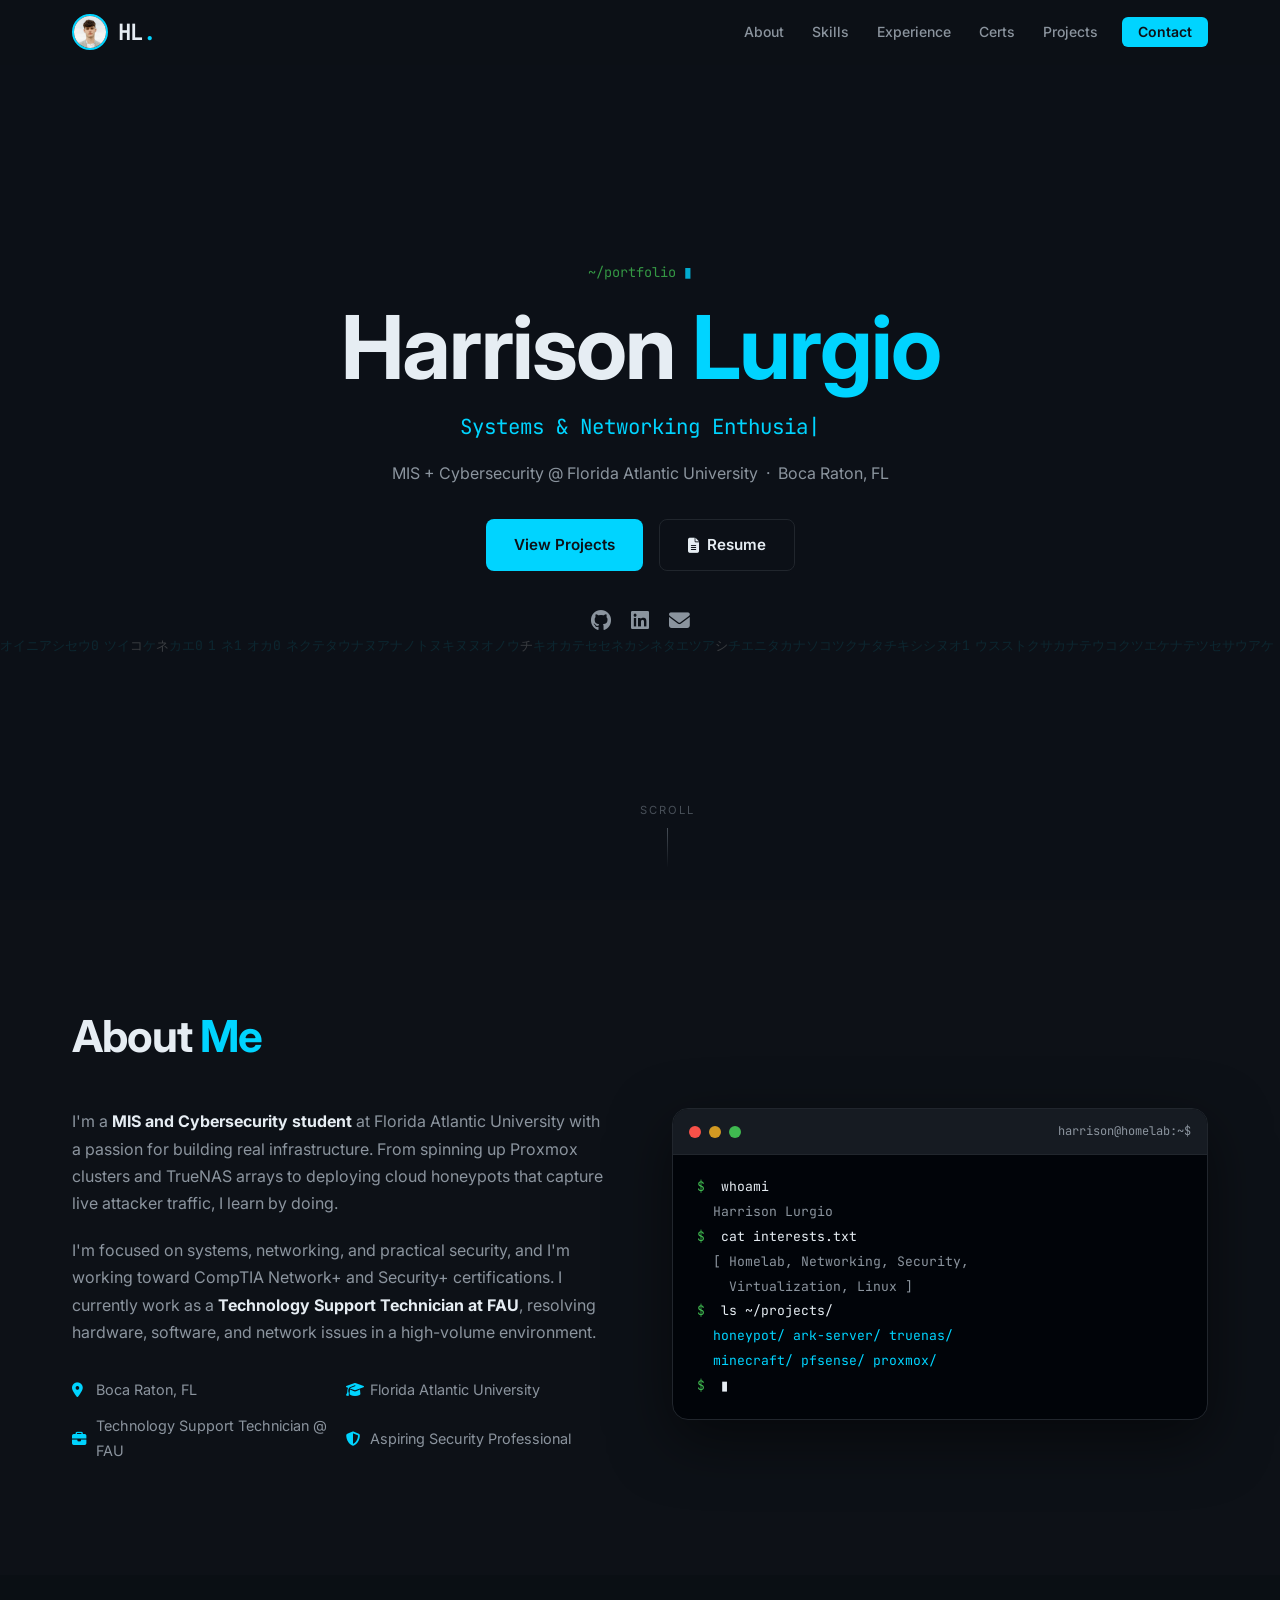
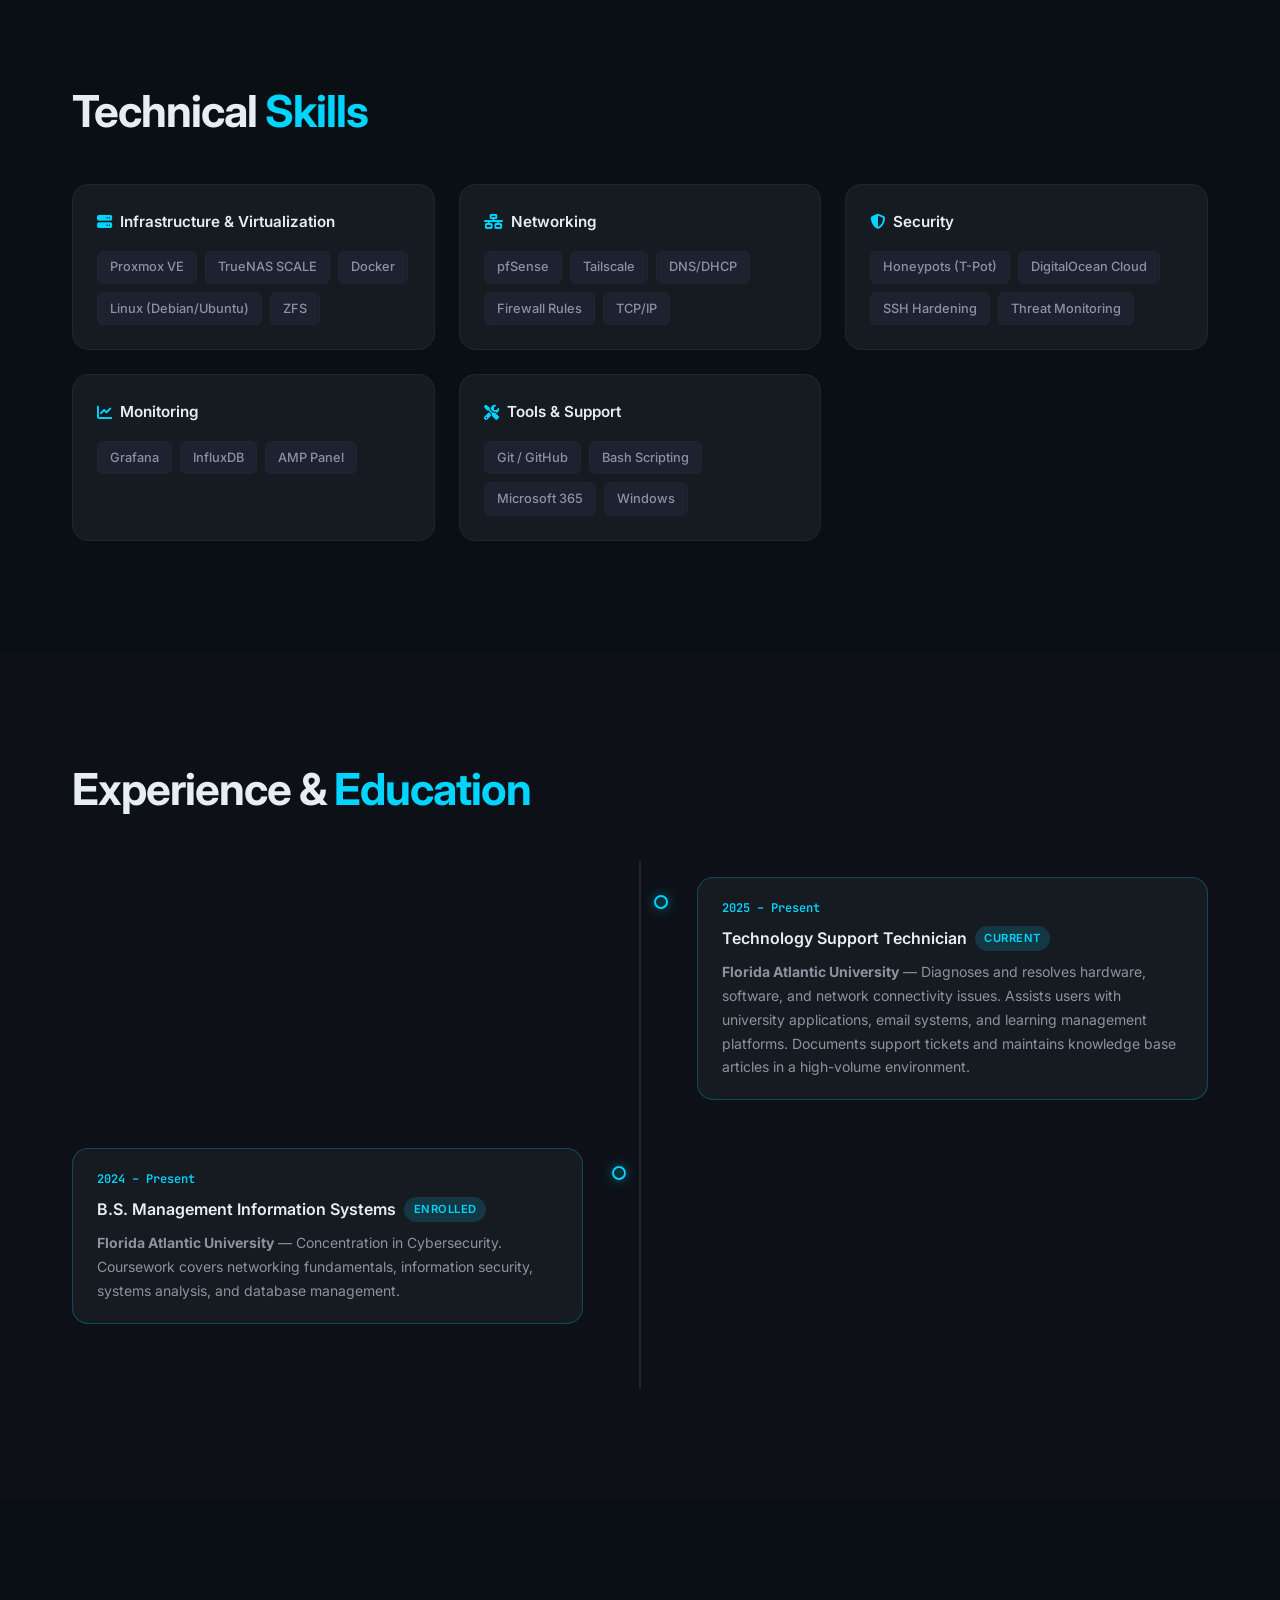
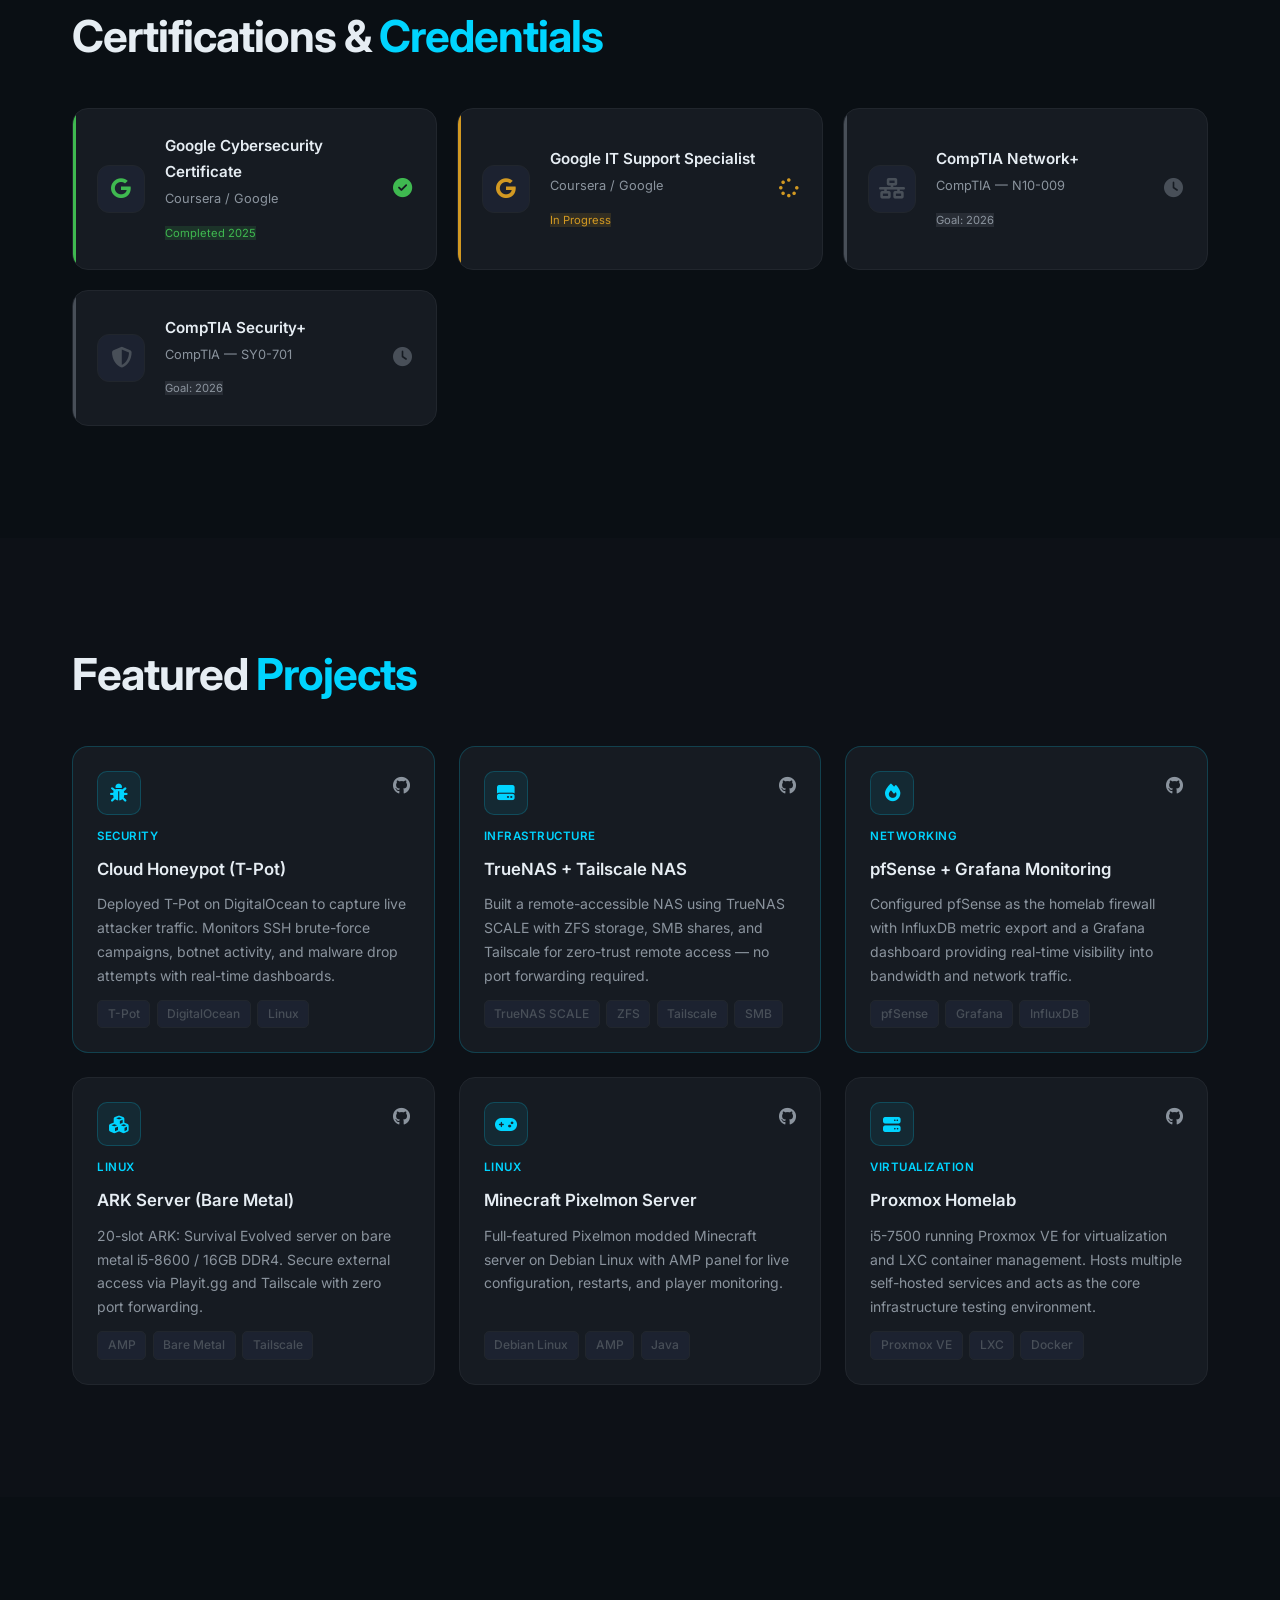
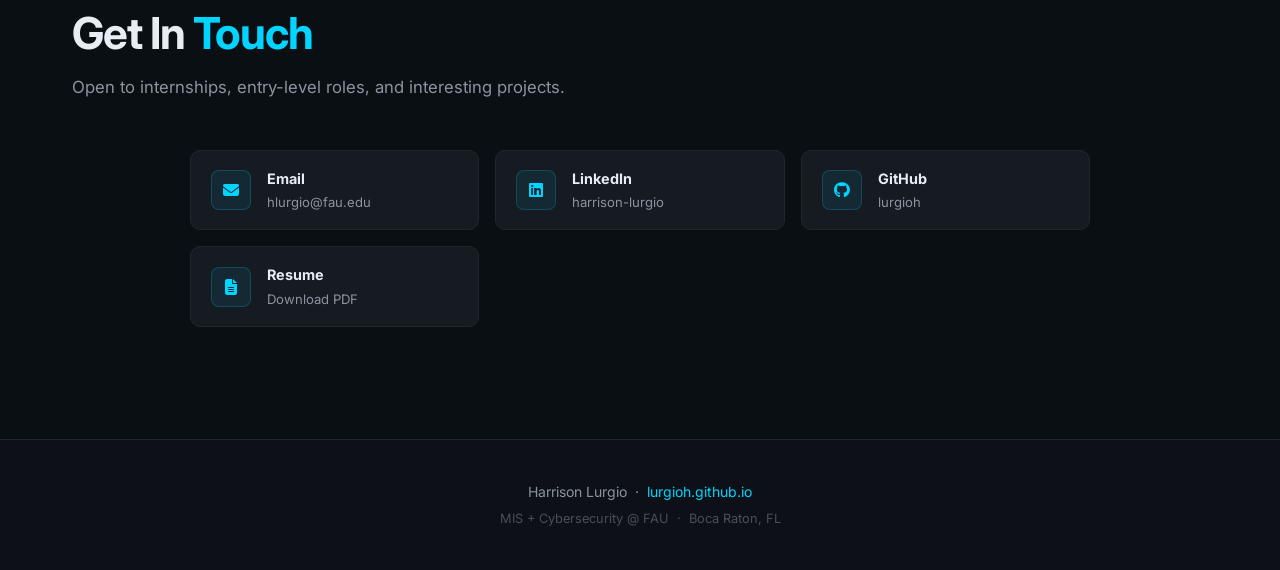
==== commit e3343f50: "Trim site to resume scope — remove write-ups, stats, contact form Co-Authored-By: Claude Sonnet 4.6 " ====
--- a/index.html
+++ b/index.html
@@ -21,11 +21,9 @@
       <ul class="nav-links">
         <li><a href="#about">About</a></li>
         <li><a href="#skills">Skills</a></li>
-        <li><a href="#timeline">Experience</a></li>
+        <li><a href="#experience">Experience</a></li>
         <li><a href="#certifications">Certs</a></li>
         <li><a href="#projects">Projects</a></li>
-        <li><a href="#writeups">Write-ups</a></li>
-        <li><a href="#stats">Stats</a></li>
         <li><a href="#contact" class="nav-cta">Contact</a></li>
       </ul>
       <button class="hamburger" id="hamburger" aria-label="Toggle menu">
@@ -68,14 +66,13 @@
       <h2 class="section-title">About <span class="accent">Me</span></h2>
       <div class="about-grid">
         <div class="about-text">
-          <p>I'm a <strong>MIS and Cybersecurity student</strong> at Florida Atlantic University with a deep passion for building real infrastructure — not just studying it. From spinning up Proxmox clusters and TrueNAS arrays to deploying cloud honeypots that catch live threat actors, I learn by doing.</p>
-          <p>My homelab is my proving ground: every project here reflects a skill I deliberately built. I'm focused on systems, networking, and practical security, and I'm working toward CompTIA Network+ and Security+ certifications to formalize what I've already been doing hands-on.</p>
-          <p>When I'm not in the lab, I work as a <strong>Technology Support Technician at FAU</strong>, helping the university community stay connected and productive.</p>
+          <p>I'm a <strong>MIS and Cybersecurity student</strong> at Florida Atlantic University with a passion for building real infrastructure. From spinning up Proxmox clusters and TrueNAS arrays to deploying cloud honeypots that capture live attacker traffic, I learn by doing.</p>
+          <p>I'm focused on systems, networking, and practical security, and I'm working toward CompTIA Network+ and Security+ certifications. I currently work as a <strong>Technology Support Technician at FAU</strong>, resolving hardware, software, and network issues in a high-volume environment.</p>
           <div class="about-facts">
             <div class="fact"><i class="fas fa-map-marker-alt accent"></i> Boca Raton, FL</div>
             <div class="fact"><i class="fas fa-graduation-cap accent"></i> Florida Atlantic University</div>
-            <div class="fact"><i class="fas fa-briefcase accent"></i> IT Support @ FAU</div>
-            <div class="fact"><i class="fas fa-shield-alt accent"></i> Aspiring Security Engineer</div>
+            <div class="fact"><i class="fas fa-briefcase accent"></i> Technology Support Technician @ FAU</div>
+            <div class="fact"><i class="fas fa-shield-alt accent"></i> Aspiring Security Professional</div>
           </div>
         </div>
         <div class="about-terminal">
@@ -84,14 +81,12 @@
               <span class="dot red"></span><span class="dot yellow"></span><span class="dot green"></span>
               <span class="terminal-title">harrison@homelab:~$</span>
             </div>
-            <div class="terminal-body" id="terminalBody">
+            <div class="terminal-body">
               <div class="t-line"><span class="t-prompt">$</span> whoami</div>
               <div class="t-out">Harrison Lurgio</div>
               <div class="t-line"><span class="t-prompt">$</span> cat interests.txt</div>
               <div class="t-out">[ Homelab, Networking, Security,</div>
-              <div class="t-out">&nbsp;&nbsp;Virtualization, Linux, CTFs ]</div>
-              <div class="t-line"><span class="t-prompt">$</span> uname -a</div>
-              <div class="t-out">Proxmox VE 8.x | TrueNAS SCALE</div>
+              <div class="t-out">&nbsp;&nbsp;Virtualization, Linux ]</div>
               <div class="t-line"><span class="t-prompt">$</span> ls ~/projects/</div>
               <div class="t-out accent">honeypot/ ark-server/ truenas/</div>
               <div class="t-out accent">minecraft/ pfsense/ proxmox/</div>
@@ -110,13 +105,12 @@
       <div class="skills-categories">
 
         <div class="skill-category">
-          <h3><i class="fas fa-server accent"></i> Infrastructure</h3>
+          <h3><i class="fas fa-server accent"></i> Infrastructure & Virtualization</h3>
           <div class="skill-tags">
             <span class="tag">Proxmox VE</span>
             <span class="tag">TrueNAS SCALE</span>
             <span class="tag">Docker</span>
             <span class="tag">Linux (Debian/Ubuntu)</span>
-            <span class="tag">Bare Metal</span>
             <span class="tag">ZFS</span>
           </div>
         </div>
@@ -126,7 +120,6 @@
           <div class="skill-tags">
             <span class="tag">pfSense</span>
             <span class="tag">Tailscale</span>
-            <span class="tag">VLANs</span>
             <span class="tag">DNS/DHCP</span>
             <span class="tag">Firewall Rules</span>
             <span class="tag">TCP/IP</span>
@@ -137,89 +130,47 @@
           <h3><i class="fas fa-shield-alt accent"></i> Security</h3>
           <div class="skill-tags">
             <span class="tag">Honeypots (T-Pot)</span>
+            <span class="tag">DigitalOcean Cloud</span>
+            <span class="tag">SSH Hardening</span>
             <span class="tag">Threat Monitoring</span>
-            <span class="tag">SSH Hardening</span>
-            <span class="tag">Zero Trust Networking</span>
-            <span class="tag">SIEM Basics</span>
-            <span class="tag">DigitalOcean Cloud</span>
-          </div>
-        </div>
-
-        <div class="skill-category">
-          <h3><i class="fas fa-chart-line accent"></i> Monitoring & Observability</h3>
+          </div>
+        </div>
+
+        <div class="skill-category">
+          <h3><i class="fas fa-chart-line accent"></i> Monitoring</h3>
           <div class="skill-tags">
             <span class="tag">Grafana</span>
             <span class="tag">InfluxDB</span>
             <span class="tag">AMP Panel</span>
-            <span class="tag">Uptime Kuma</span>
-            <span class="tag">Log Analysis</span>
-          </div>
-        </div>
-
-        <div class="skill-category">
-          <h3><i class="fas fa-tools accent"></i> Tools & Other</h3>
+          </div>
+        </div>
+
+        <div class="skill-category">
+          <h3><i class="fas fa-tools accent"></i> Tools & Support</h3>
           <div class="skill-tags">
             <span class="tag">Git / GitHub</span>
-            <span class="tag">Markdown</span>
             <span class="tag">Bash Scripting</span>
-            <span class="tag">Windows Server</span>
-            <span class="tag">ServiceNow</span>
             <span class="tag">Microsoft 365</span>
-          </div>
-        </div>
-
-      </div>
-    </div>
-  </section>
-
-  <!-- TIMELINE -->
-  <section id="timeline" class="section">
-    <div class="container">
-      <h2 class="section-title">Experience &amp; <span class="accent">Timeline</span></h2>
+            <span class="tag">Windows</span>
+          </div>
+        </div>
+
+      </div>
+    </div>
+  </section>
+
+  <!-- EXPERIENCE -->
+  <section id="experience" class="section">
+    <div class="container">
+      <h2 class="section-title">Experience &amp; <span class="accent">Education</span></h2>
       <div class="timeline">
-
-        <div class="tl-item tl-right">
-          <div class="tl-dot"></div>
-          <div class="tl-card">
-            <span class="tl-date">2026</span>
-            <h3>CompTIA Security+ <span class="badge badge-planned">Planned</span></h3>
-            <p>Targeting SY0-701 — formalizing hands-on security knowledge into industry-recognized certification.</p>
-          </div>
-        </div>
-
-        <div class="tl-item tl-left">
-          <div class="tl-dot"></div>
-          <div class="tl-card">
-            <span class="tl-date">2026</span>
-            <h3>CompTIA Network+ <span class="badge badge-planned">Planned</span></h3>
-            <p>Targeting N10-009 — validating the networking fundamentals built through pfSense and homelab work.</p>
-          </div>
-        </div>
 
         <div class="tl-item tl-right">
           <div class="tl-dot active"></div>
           <div class="tl-card active">
             <span class="tl-date">2025 – Present</span>
-            <h3>Technology Support Technician <span class="badge badge-active">Active</span></h3>
-            <p><strong>Florida Atlantic University</strong> — Diagnoses hardware, software, and network issues. Manages support tickets, assists users with FAU systems, and maintains knowledge base documentation in a high-volume environment.</p>
-          </div>
-        </div>
-
-        <div class="tl-item tl-left">
-          <div class="tl-dot active"></div>
-          <div class="tl-card active">
-            <span class="tl-date">2025 – Present</span>
-            <h3>Google IT Specialist <span class="badge badge-progress">In Progress</span></h3>
-            <p>Pursuing Google's IT Support Professional Certificate to reinforce foundational IT competencies.</p>
-          </div>
-        </div>
-
-        <div class="tl-item tl-right">
-          <div class="tl-dot completed"></div>
-          <div class="tl-card">
-            <span class="tl-date">2025</span>
-            <h3>Google Cybersecurity Certificate <span class="badge badge-done">Completed</span></h3>
-            <p>Completed Google's Cybersecurity Professional Certificate covering threat detection, SIEM tools, Python automation, and incident response frameworks.</p>
+            <h3>Technology Support Technician <span class="badge badge-active">Current</span></h3>
+            <p><strong>Florida Atlantic University</strong> — Diagnoses and resolves hardware, software, and network connectivity issues. Assists users with university applications, email systems, and learning management platforms. Documents support tickets and maintains knowledge base articles in a high-volume environment.</p>
           </div>
         </div>
 
@@ -227,17 +178,8 @@
           <div class="tl-dot active"></div>
           <div class="tl-card active">
             <span class="tl-date">2024 – Present</span>
-            <h3>B.S. MIS + Cybersecurity <span class="badge badge-active">Active</span></h3>
-            <p><strong>Florida Atlantic University</strong> — Double concentration in Management Information Systems and Cybersecurity. Building the theoretical foundation to complement hands-on homelab experience.</p>
-          </div>
-        </div>
-
-        <div class="tl-item tl-right">
-          <div class="tl-dot completed"></div>
-          <div class="tl-card">
-            <span class="tl-date">2023 – 2024</span>
-            <h3>Homelab — First Build</h3>
-            <p>Built first Proxmox cluster on i5-7500 hardware. Started self-hosting services, learning Linux administration, and experimenting with Docker containers and networking fundamentals.</p>
+            <h3>B.S. Management Information Systems <span class="badge badge-active">Enrolled</span></h3>
+            <p><strong>Florida Atlantic University</strong> — Concentration in Cybersecurity. Coursework covers networking fundamentals, information security, systems analysis, and database management.</p>
           </div>
         </div>
 
@@ -312,7 +254,7 @@
           <h3>Cloud Honeypot (T-Pot)</h3>
           <p>Deployed T-Pot on DigitalOcean to capture live attacker traffic. Monitors SSH brute-force campaigns, botnet activity, and malware drop attempts with real-time dashboards.</p>
           <div class="project-tech">
-            <span>T-Pot</span><span>DigitalOcean</span><span>Elastic SIEM</span><span>Linux</span>
+            <span>T-Pot</span><span>DigitalOcean</span><span>Linux</span>
           </div>
         </div>
 
@@ -325,7 +267,7 @@
           </div>
           <span class="project-tag">Infrastructure</span>
           <h3>TrueNAS + Tailscale NAS</h3>
-          <p>Built a fully remote-accessible NAS using TrueNAS SCALE with ZFS storage, SMB shares, and Tailscale for zero-trust remote access — no port forwarding required.</p>
+          <p>Built a remote-accessible NAS using TrueNAS SCALE with ZFS storage, SMB shares, and Tailscale for zero-trust remote access — no port forwarding required.</p>
           <div class="project-tech">
             <span>TrueNAS SCALE</span><span>ZFS</span><span>Tailscale</span><span>SMB</span>
           </div>
@@ -335,14 +277,14 @@
           <div class="project-header">
             <div class="project-icon"><i class="fas fa-fire"></i></div>
             <div class="project-links">
-              <a href="#" target="_blank"><i class="fab fa-github"></i></a>
+              <a href="https://github.com/lurgioh" target="_blank"><i class="fab fa-github"></i></a>
             </div>
           </div>
           <span class="project-tag">Networking</span>
           <h3>pfSense + Grafana Monitoring</h3>
-          <p>Configured pfSense as the homelab router/firewall with InfluxDB metric export and a Grafana dashboard providing real-time visibility into bandwidth, threats, and uptime.</p>
-          <div class="project-tech">
-            <span>pfSense</span><span>Grafana</span><span>InfluxDB</span><span>Telegraf</span>
+          <p>Configured pfSense as the homelab firewall with InfluxDB metric export and a Grafana dashboard providing real-time visibility into bandwidth and network traffic.</p>
+          <div class="project-tech">
+            <span>pfSense</span><span>Grafana</span><span>InfluxDB</span>
           </div>
         </div>
 
@@ -355,9 +297,9 @@
           </div>
           <span class="project-tag">Linux</span>
           <h3>ARK Server (Bare Metal)</h3>
-          <p>20-slot ARK: Survival Evolved server on bare metal i5-8600 / 16GB DDR4. Secured external access via Playit.gg and Tailscale with zero port forwarding.</p>
-          <div class="project-tech">
-            <span>AMP</span><span>Bare Metal</span><span>Tailscale</span><span>Playit.gg</span>
+          <p>20-slot ARK: Survival Evolved server on bare metal i5-8600 / 16GB DDR4. Secure external access via Playit.gg and Tailscale with zero port forwarding.</p>
+          <div class="project-tech">
+            <span>AMP</span><span>Bare Metal</span><span>Tailscale</span>
           </div>
         </div>
 
@@ -370,9 +312,9 @@
           </div>
           <span class="project-tag">Linux</span>
           <h3>Minecraft Pixelmon Server</h3>
-          <p>Full-featured Pixelmon modded Minecraft server on Debian Linux. AMP panel integration for live configuration, restarts, and player monitoring.</p>
-          <div class="project-tech">
-            <span>Debian Linux</span><span>AMP</span><span>Java</span><span>Pixelmon</span>
+          <p>Full-featured Pixelmon modded Minecraft server on Debian Linux with AMP panel for live configuration, restarts, and player monitoring.</p>
+          <div class="project-tech">
+            <span>Debian Linux</span><span>AMP</span><span>Java</span>
           </div>
         </div>
 
@@ -384,73 +326,13 @@
             </div>
           </div>
           <span class="project-tag">Virtualization</span>
-          <h3>Proxmox Homelab Cluster</h3>
-          <p>i5-7500 running Proxmox VE for virtualization and LXC container management. Hosts multiple services and acts as the core infrastructure testing environment.</p>
-          <div class="project-tech">
-            <span>Proxmox VE</span><span>LXC</span><span>Docker</span><span>Linux</span>
-          </div>
-        </div>
-
-      </div>
-    </div>
-  </section>
-
-  <!-- WRITE-UPS -->
-  <section id="writeups" class="section section-alt">
-    <div class="container">
-      <h2 class="section-title">Lab <span class="accent">Write-ups</span></h2>
-      <p class="section-sub">Technical deep-dives, build logs, and security findings from the homelab.</p>
-      <div class="writeups-grid">
-
-        <div class="writeup-card">
-          <div class="writeup-meta">
-            <span class="wu-tag security">Security</span>
-            <span class="wu-date">Coming Soon</span>
-          </div>
-          <h3>What My Honeypot Caught in 30 Days</h3>
-          <p>A breakdown of attacker behavior, top source countries, and the most common exploits attempted against a publicly-exposed T-Pot instance on DigitalOcean.</p>
-          <a href="#" class="wu-link disabled">Read More <i class="fas fa-arrow-right"></i></a>
-        </div>
-
-        <div class="writeup-card">
-          <div class="writeup-meta">
-            <span class="wu-tag infra">Infrastructure</span>
-            <span class="wu-date">Coming Soon</span>
-          </div>
-          <h3>Building a Zero-Trust Homelab with Tailscale</h3>
-          <p>How I replaced port forwarding with a zero-trust mesh network across Proxmox, TrueNAS, and game servers — without exposing a single port to the internet.</p>
-          <a href="#" class="wu-link disabled">Read More <i class="fas fa-arrow-right"></i></a>
-        </div>
-
-        <div class="writeup-card">
-          <div class="writeup-meta">
-            <span class="wu-tag network">Networking</span>
-            <span class="wu-date">Coming Soon</span>
-          </div>
-          <h3>pfSense + Grafana: Building a Real Network Dashboard</h3>
-          <p>Step-by-step guide to exporting pfSense firewall metrics to InfluxDB and visualizing bandwidth, blocked threats, and interface stats in Grafana.</p>
-          <a href="#" class="wu-link disabled">Read More <i class="fas fa-arrow-right"></i></a>
-        </div>
-
-      </div>
-      <p class="writeup-note"><i class="fas fa-info-circle accent"></i> Write-ups are being drafted — check back soon or watch the <a href="https://github.com/lurgioh" target="_blank">GitHub</a> for updates.</p>
-    </div>
-  </section>
-
-  <!-- STATS -->
-  <section id="stats" class="section">
-    <div class="container">
-      <h2 class="section-title">GitHub <span class="accent">Stats</span></h2>
-      <div class="stats-grid">
-        <div class="stat-card">
-          <img src="https://github-readme-stats.vercel.app/api?username=lurgioh&show_icons=true&theme=transparent&hide_border=true&title_color=00d4ff&icon_color=00d4ff&text_color=c9d1d9&bg_color=0d1117" alt="GitHub Stats" loading="lazy" />
-        </div>
-        <div class="stat-card">
-          <img src="https://github-readme-stats.vercel.app/api/top-langs/?username=lurgioh&layout=compact&theme=transparent&hide_border=true&title_color=00d4ff&text_color=c9d1d9&bg_color=0d1117" alt="Top Languages" loading="lazy" />
-        </div>
-      </div>
-      <div class="streak-card">
-        <img src="https://streak-stats.demolab.com?user=lurgioh&theme=transparent&hide_border=true&stroke=00d4ff&ring=00d4ff&fire=ff6e6e&currStreakLabel=00d4ff&sideLabels=c9d1d9&dates=8b949e" alt="GitHub Streak" loading="lazy" />
+          <h3>Proxmox Homelab</h3>
+          <p>i5-7500 running Proxmox VE for virtualization and LXC container management. Hosts multiple self-hosted services and acts as the core infrastructure testing environment.</p>
+          <div class="project-tech">
+            <span>Proxmox VE</span><span>LXC</span><span>Docker</span>
+          </div>
+        </div>
+
       </div>
     </div>
   </section>
@@ -459,41 +341,24 @@
   <section id="contact" class="section section-alt">
     <div class="container">
       <h2 class="section-title">Get In <span class="accent">Touch</span></h2>
-      <p class="section-sub">I'm open to internships, part-time roles, and interesting projects. Drop me a line.</p>
-      <div class="contact-grid">
-        <div class="contact-links">
-          <a href="mailto:hlurgio@fau.edu" class="contact-item">
-            <div class="contact-icon"><i class="fas fa-envelope"></i></div>
-            <div><strong>Email</strong><span>hlurgio@fau.edu</span></div>
-          </a>
-          <a href="https://linkedin.com/in/harrison-lurgio-827a2b34a/" target="_blank" class="contact-item">
-            <div class="contact-icon"><i class="fab fa-linkedin"></i></div>
-            <div><strong>LinkedIn</strong><span>harrison-lurgio</span></div>
-          </a>
-          <a href="https://github.com/lurgioh" target="_blank" class="contact-item">
-            <div class="contact-icon"><i class="fab fa-github"></i></div>
-            <div><strong>GitHub</strong><span>lurgioh</span></div>
-          </a>
-          <a href="Resume.pdf" target="_blank" class="contact-item">
-            <div class="contact-icon"><i class="fas fa-file-alt"></i></div>
-            <div><strong>Resume</strong><span>Download PDF</span></div>
-          </a>
-        </div>
-        <form class="contact-form" id="contactForm">
-          <div class="form-group">
-            <label for="name">Name</label>
-            <input type="text" id="name" name="name" placeholder="Your name" required />
-          </div>
-          <div class="form-group">
-            <label for="email">Email</label>
-            <input type="email" id="email" name="email" placeholder="your@email.com" required />
-          </div>
-          <div class="form-group">
-            <label for="message">Message</label>
-            <textarea id="message" name="message" rows="5" placeholder="What's on your mind?" required></textarea>
-          </div>
-          <button type="submit" class="btn btn-primary full-width">Send Message <i class="fas fa-paper-plane"></i></button>
-        </form>
+      <p class="section-sub">Open to internships, entry-level roles, and interesting projects.</p>
+      <div class="contact-links-centered">
+        <a href="mailto:hlurgio@fau.edu" class="contact-item">
+          <div class="contact-icon"><i class="fas fa-envelope"></i></div>
+          <div><strong>Email</strong><span>hlurgio@fau.edu</span></div>
+        </a>
+        <a href="https://linkedin.com/in/harrison-lurgio-827a2b34a/" target="_blank" class="contact-item">
+          <div class="contact-icon"><i class="fab fa-linkedin"></i></div>
+          <div><strong>LinkedIn</strong><span>harrison-lurgio</span></div>
+        </a>
+        <a href="https://github.com/lurgioh" target="_blank" class="contact-item">
+          <div class="contact-icon"><i class="fab fa-github"></i></div>
+          <div><strong>GitHub</strong><span>lurgioh</span></div>
+        </a>
+        <a href="Resume.pdf" target="_blank" class="contact-item">
+          <div class="contact-icon"><i class="fas fa-file-alt"></i></div>
+          <div><strong>Resume</strong><span>Download PDF</span></div>
+        </a>
       </div>
     </div>
   </section>
@@ -501,7 +366,7 @@
   <!-- FOOTER -->
   <footer>
     <div class="container">
-      <p>Built by Harrison Lurgio &nbsp;·&nbsp; <span class="accent">lurgioh.github.io</span></p>
+      <p>Harrison Lurgio &nbsp;·&nbsp; <span class="accent">lurgioh.github.io</span></p>
       <p class="footer-sub">MIS + Cybersecurity @ FAU &nbsp;·&nbsp; Boca Raton, FL</p>
     </div>
   </footer>
--- a/style.css
+++ b/style.css
@@ -521,11 +521,10 @@
 /* ============================================================
    CONTACT
    ============================================================ */
-.contact-grid {
-  display: grid; grid-template-columns: 1fr 1.4fr; gap: 4rem;
-  align-items: start;
-}
-.contact-links { display: flex; flex-direction: column; gap: 1rem; }
+.contact-links-centered {
+  display: grid; grid-template-columns: repeat(auto-fit, minmax(220px, 1fr));
+  gap: 1rem; max-width: 900px; margin: 0 auto;
+}
 .contact-item {
   display: flex; align-items: center; gap: 1rem;
   background: var(--surface); border: 1px solid var(--border);
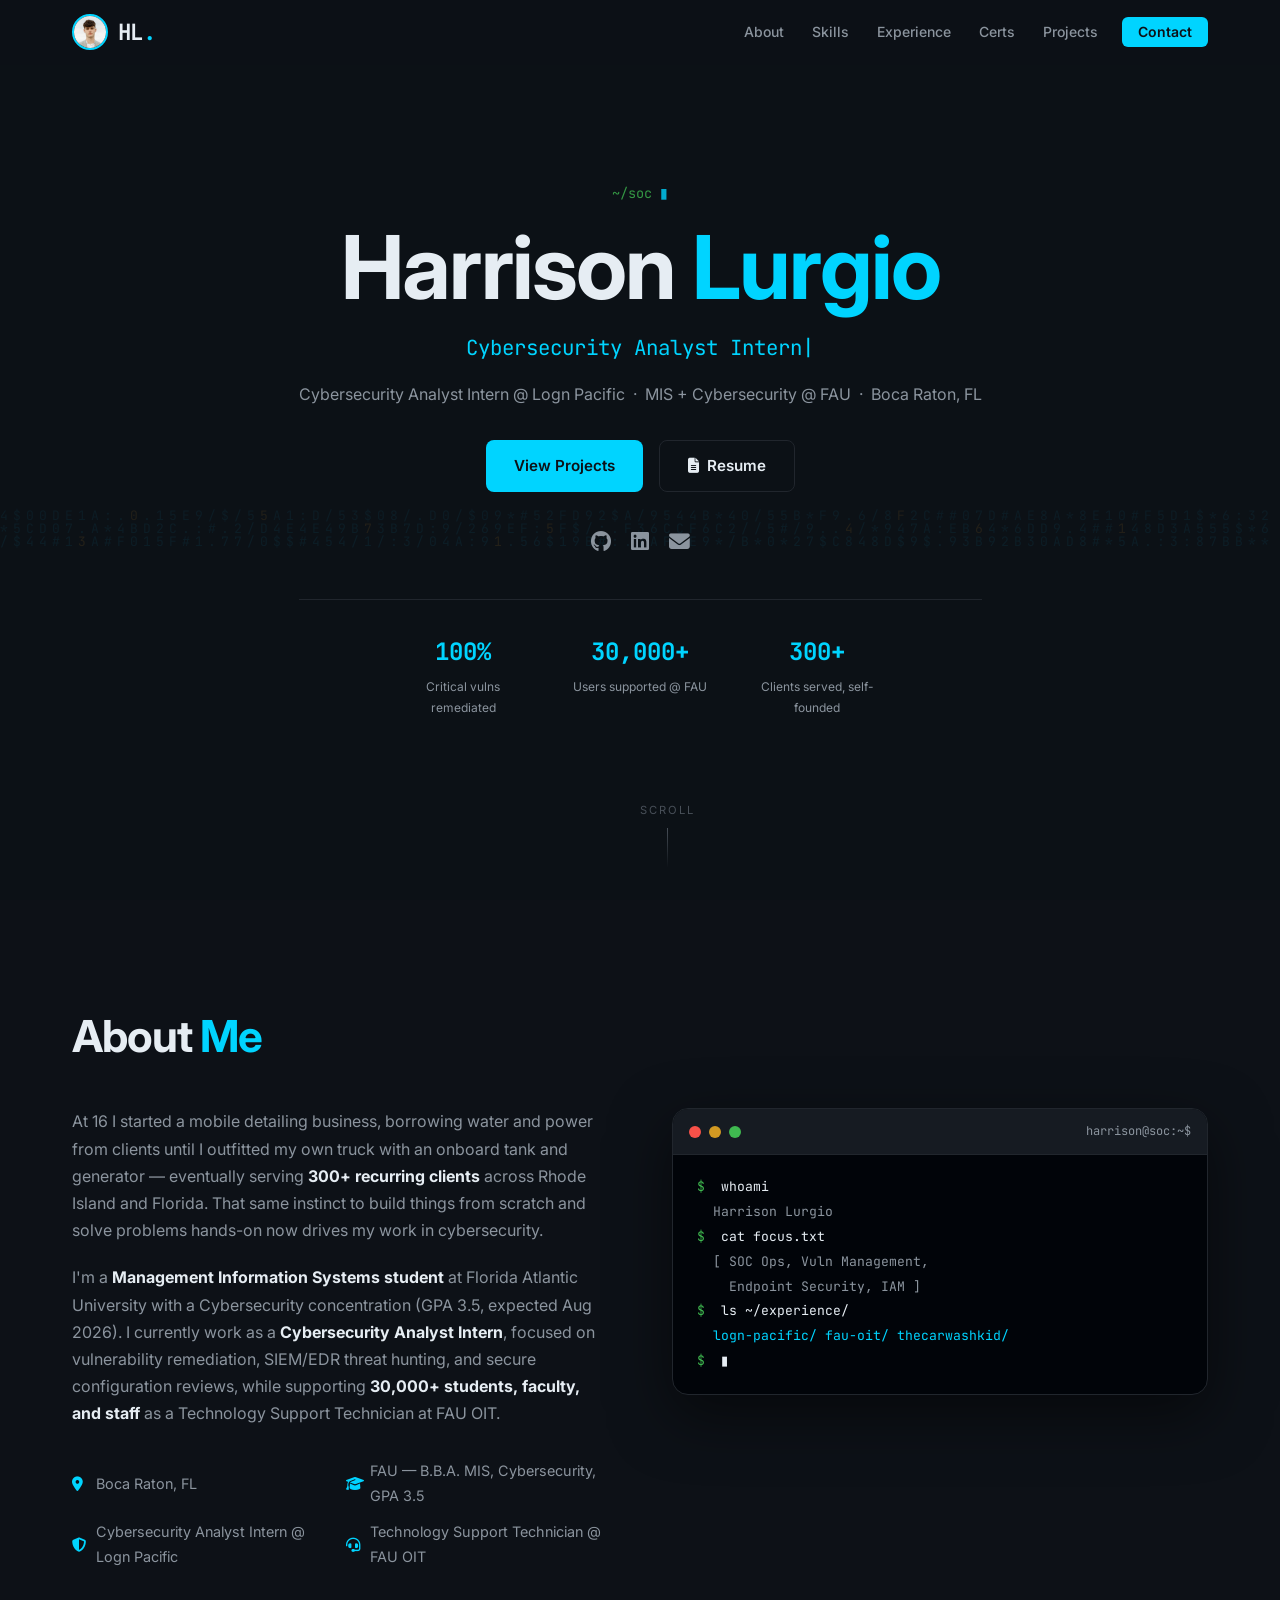
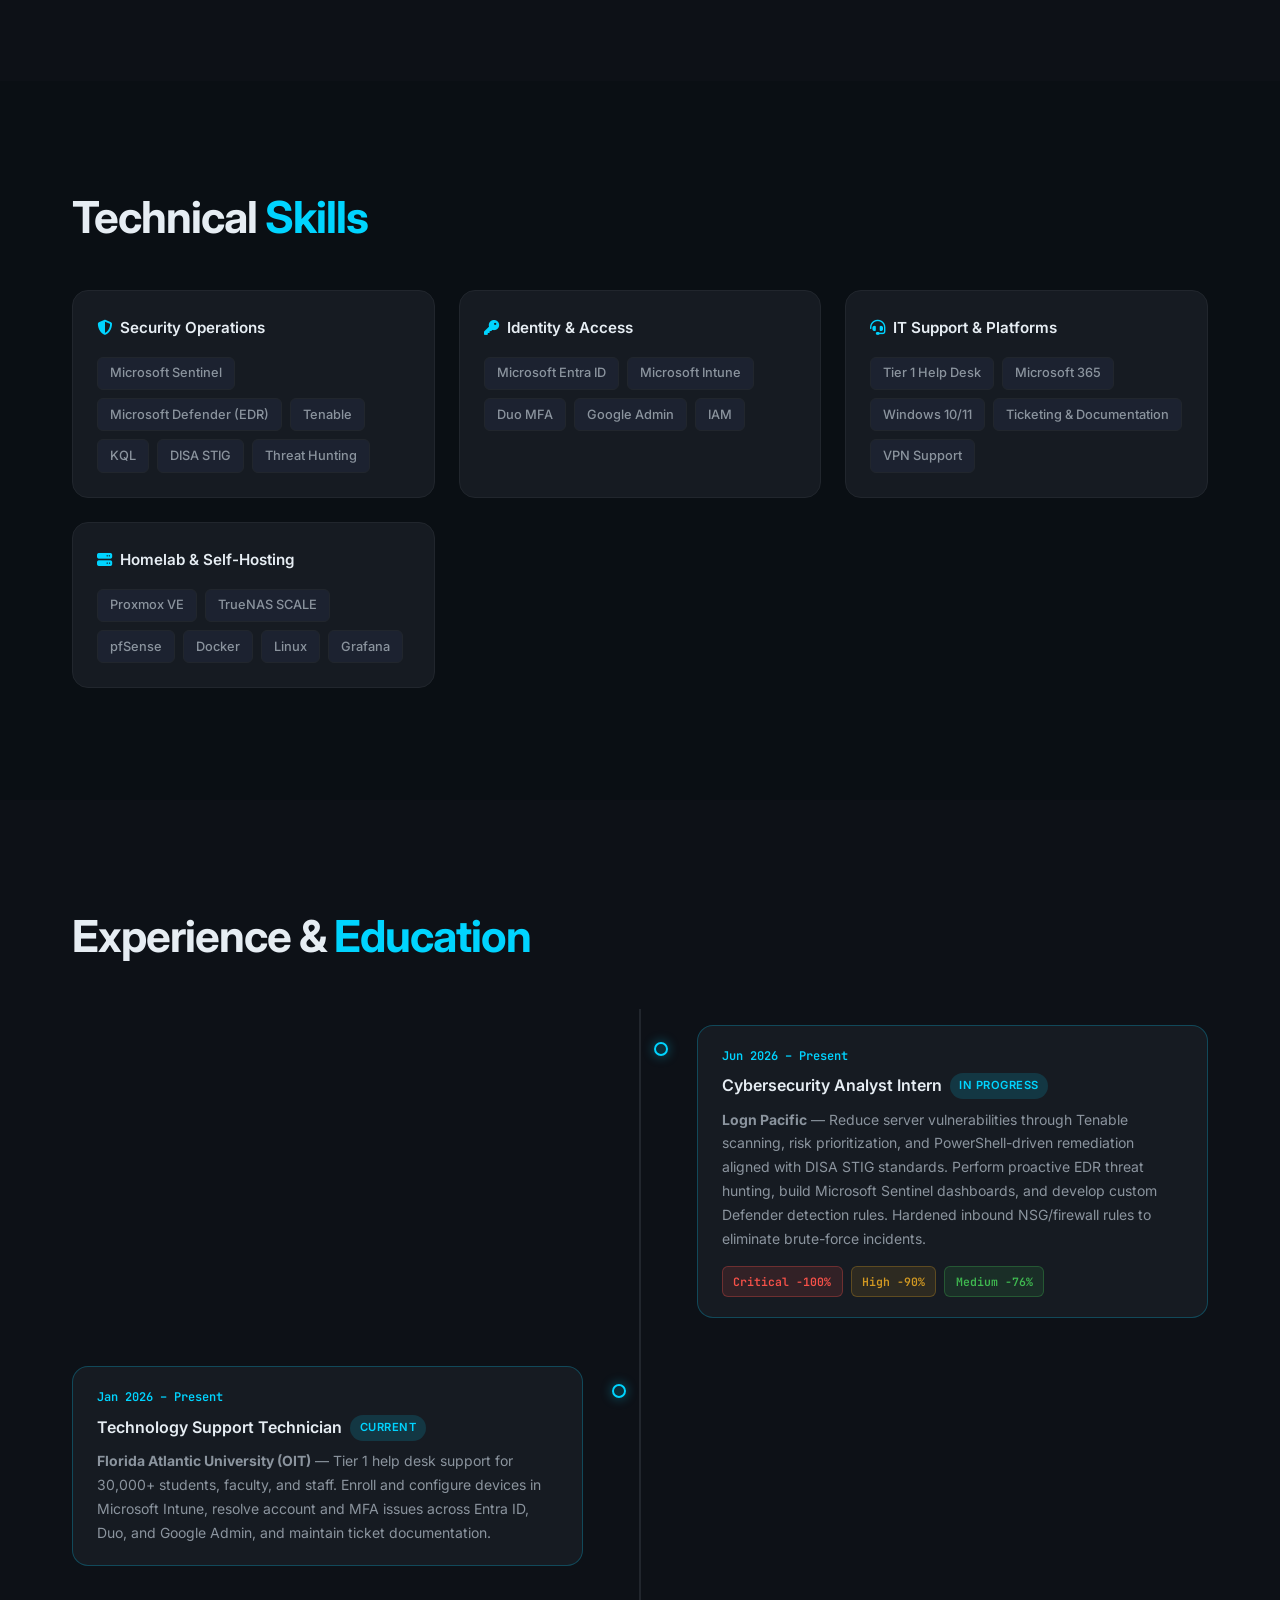
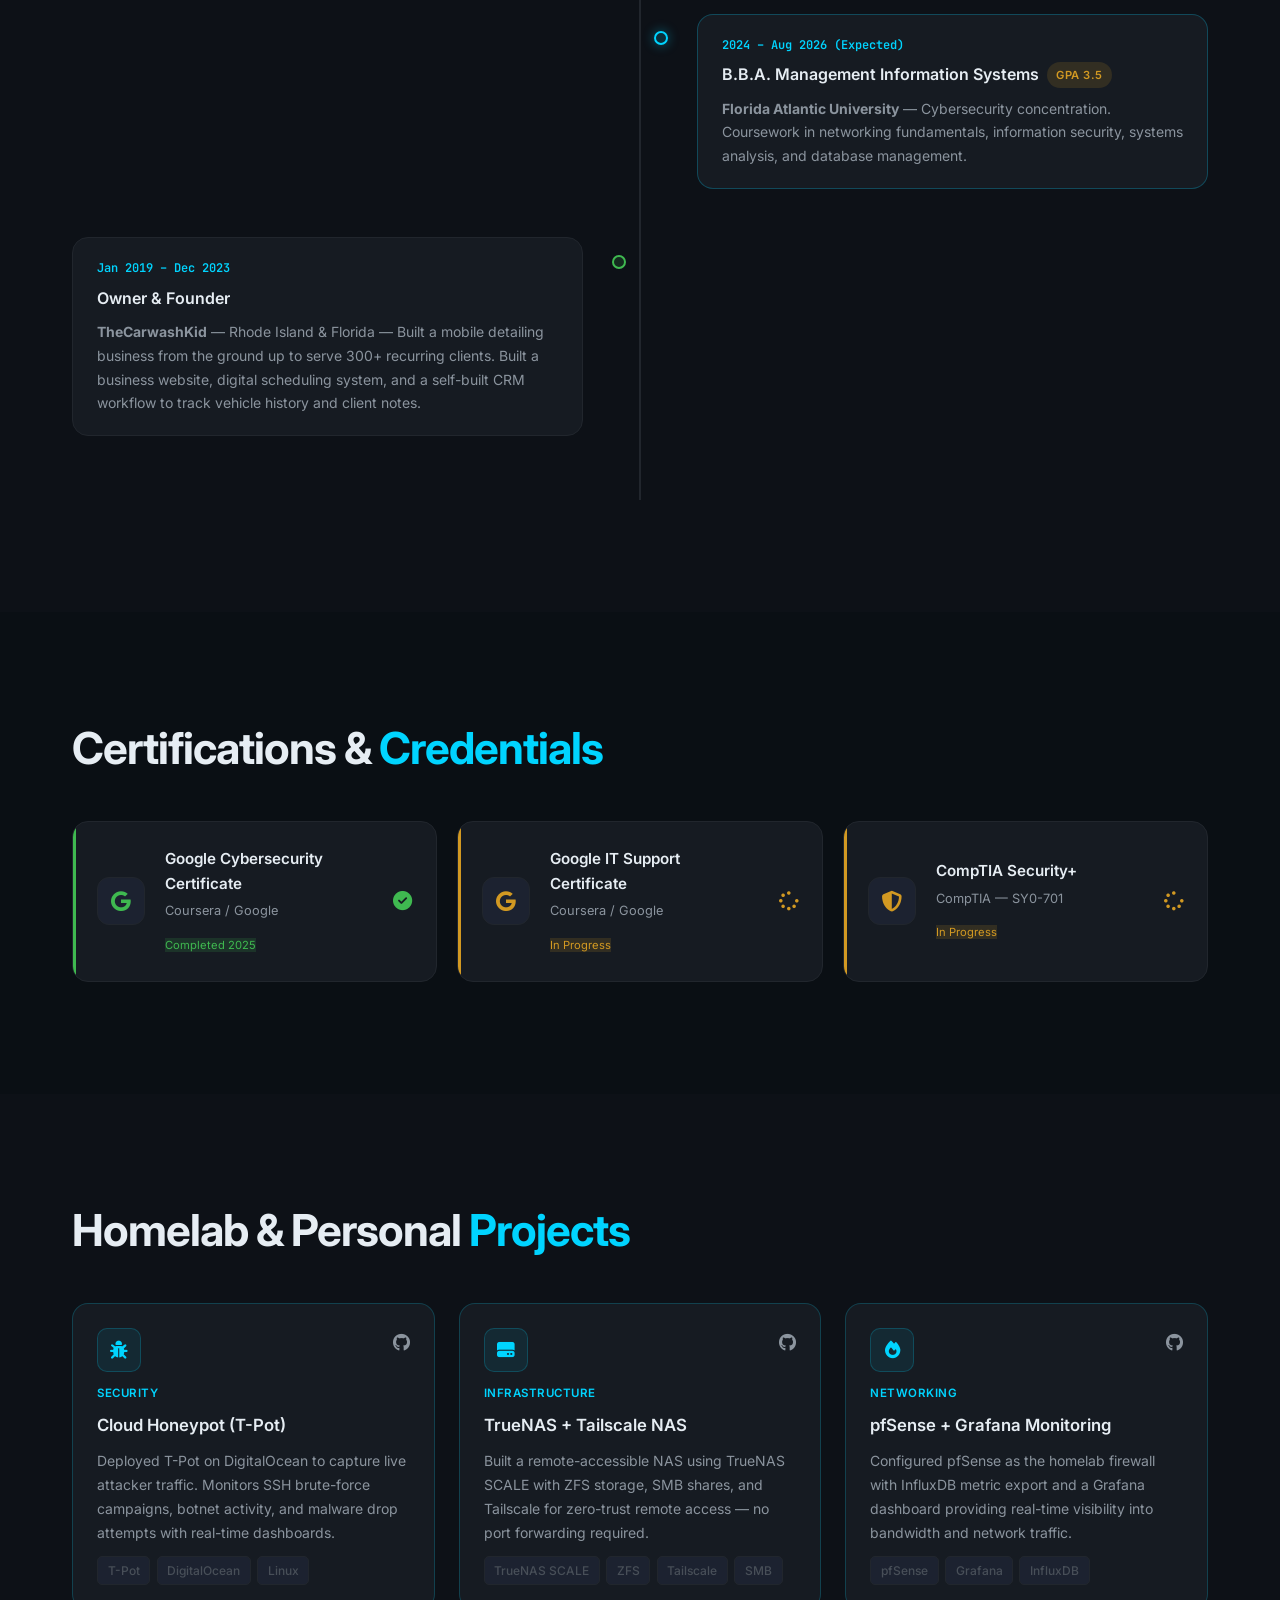
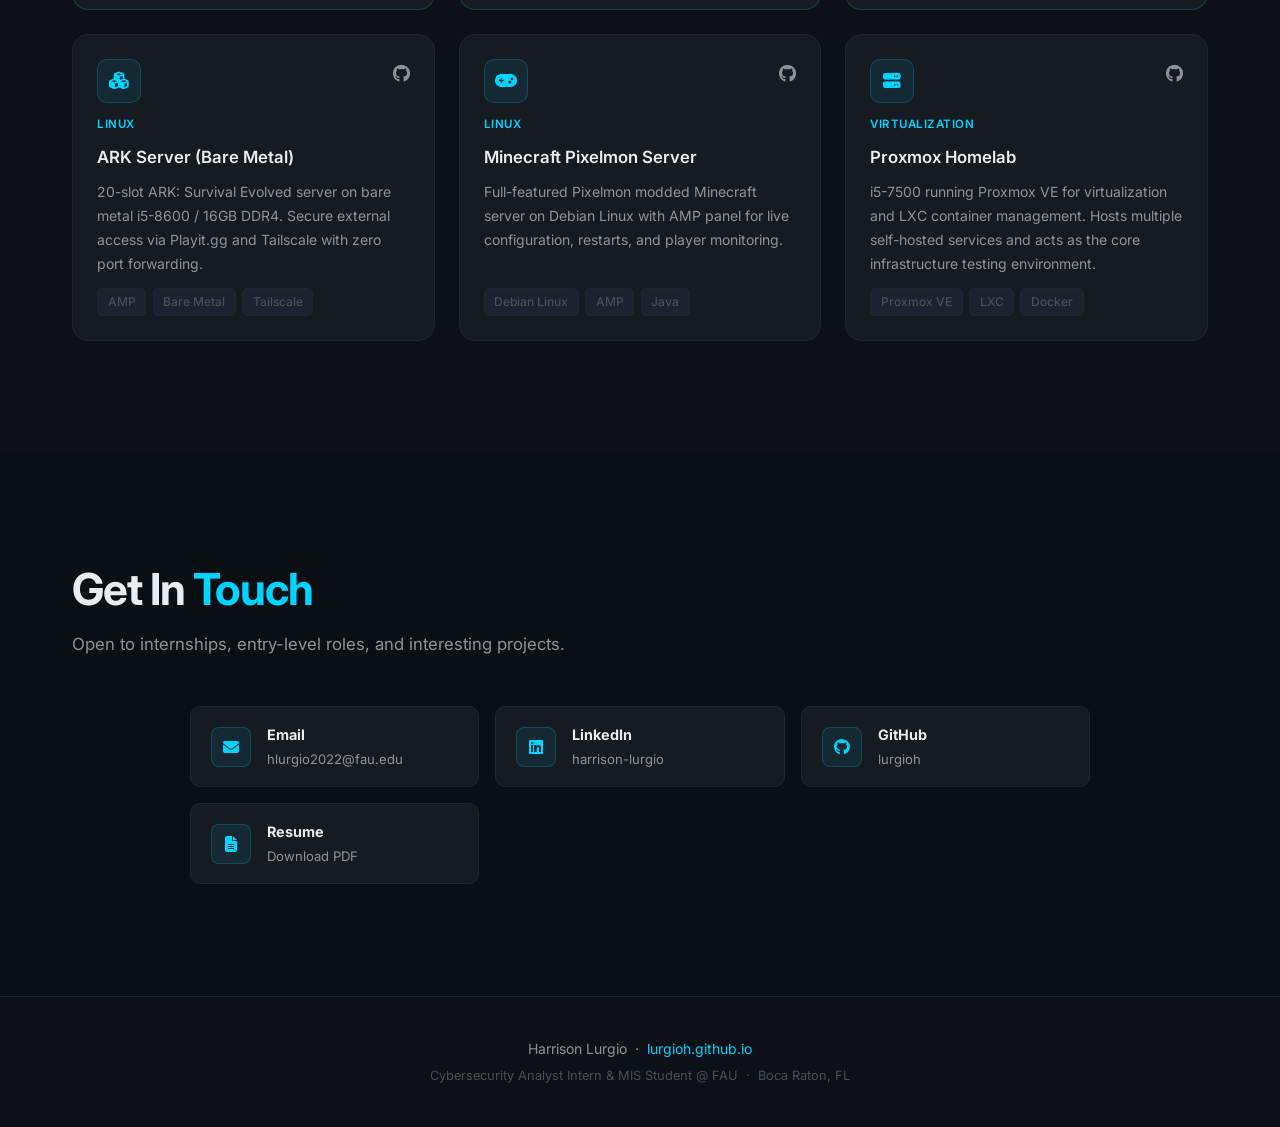
==== commit feb0d63f: "Rebuild content around real resume + SOC-themed redesign Fix broken script.js (dangling #contactForm" ====
--- a/index.html
+++ b/index.html
@@ -3,7 +3,15 @@
 <head>
   <meta charset="UTF-8" />
   <meta name="viewport" content="width=device-width, initial-scale=1.0" />
-  <title>Harrison Lurgio | MIS + Cybersecurity</title>
+  <title>Harrison Lurgio | Cybersecurity Analyst &amp; MIS</title>
+  <meta name="description" content="Harrison Lurgio — Cybersecurity Analyst Intern and MIS student at FAU. SOC operations, vulnerability remediation, SIEM/EDR threat hunting, and IT support." />
+  <meta property="og:type" content="website" />
+  <meta property="og:title" content="Harrison Lurgio | Cybersecurity Analyst & MIS" />
+  <meta property="og:description" content="Cybersecurity Analyst Intern and MIS student at FAU. SOC operations, vulnerability remediation, and SIEM/EDR threat hunting." />
+  <meta property="og:image" content="https://lurgioh.github.io/headshot.jpg" />
+  <meta property="og:url" content="https://lurgioh.github.io/" />
+  <meta name="twitter:card" content="summary" />
+  <link rel="icon" type="image/svg+xml" href="favicon.svg" />
   <link rel="stylesheet" href="style.css" />
   <link rel="preconnect" href="https://fonts.googleapis.com" />
   <link href="https://fonts.googleapis.com/css2?family=Inter:wght@300;400;500;600;700&family=JetBrains+Mono:wght@400;500&display=swap" rel="stylesheet" />
@@ -38,20 +46,34 @@
       <canvas id="matrixCanvas"></canvas>
     </div>
     <div class="hero-content">
-      <p class="hero-pre"><span class="terminal-prompt">~/portfolio</span> <span class="blink">▮</span></p>
+      <p class="hero-pre"><span class="terminal-prompt">~/soc</span> <span class="blink">▮</span></p>
       <h1 class="hero-name">Harrison <span class="accent">Lurgio</span></h1>
       <div class="hero-typed-wrapper">
         <span class="hero-typed" id="typedText"></span><span class="cursor">|</span>
       </div>
-      <p class="hero-sub">MIS + Cybersecurity @ Florida Atlantic University &nbsp;·&nbsp; Boca Raton, FL</p>
+      <p class="hero-sub">Cybersecurity Analyst Intern @ Logn Pacific &nbsp;·&nbsp; MIS + Cybersecurity @ FAU &nbsp;·&nbsp; Boca Raton, FL</p>
       <div class="hero-actions">
         <a href="#projects" class="btn btn-primary">View Projects</a>
         <a href="Resume.pdf" target="_blank" class="btn btn-outline"><i class="fas fa-file-alt"></i> Resume</a>
       </div>
       <div class="hero-socials">
         <a href="https://github.com/lurgioh" target="_blank" aria-label="GitHub"><i class="fab fa-github"></i></a>
-        <a href="https://linkedin.com/in/harrison-lurgio-827a2b34a/" target="_blank" aria-label="LinkedIn"><i class="fab fa-linkedin"></i></a>
-        <a href="mailto:hlurgio@fau.edu" aria-label="Email"><i class="fas fa-envelope"></i></a>
+        <a href="https://linkedin.com/in/harrison-lurgio/" target="_blank" aria-label="LinkedIn"><i class="fab fa-linkedin"></i></a>
+        <a href="mailto:hlurgio2022@fau.edu" aria-label="Email"><i class="fas fa-envelope"></i></a>
+      </div>
+      <div class="hero-stats">
+        <div class="hero-stat">
+          <span class="hero-stat-num accent">100%</span>
+          <span class="hero-stat-label">Critical vulns remediated</span>
+        </div>
+        <div class="hero-stat">
+          <span class="hero-stat-num accent">30,000+</span>
+          <span class="hero-stat-label">Users supported @ FAU</span>
+        </div>
+        <div class="hero-stat">
+          <span class="hero-stat-num accent">300+</span>
+          <span class="hero-stat-label">Clients served, self-founded</span>
+        </div>
       </div>
     </div>
     <div class="hero-scroll-hint">
@@ -66,30 +88,29 @@
       <h2 class="section-title">About <span class="accent">Me</span></h2>
       <div class="about-grid">
         <div class="about-text">
-          <p>I'm a <strong>MIS and Cybersecurity student</strong> at Florida Atlantic University with a passion for building real infrastructure. From spinning up Proxmox clusters and TrueNAS arrays to deploying cloud honeypots that capture live attacker traffic, I learn by doing.</p>
-          <p>I'm focused on systems, networking, and practical security, and I'm working toward CompTIA Network+ and Security+ certifications. I currently work as a <strong>Technology Support Technician at FAU</strong>, resolving hardware, software, and network issues in a high-volume environment.</p>
+          <p>At 16 I started a mobile detailing business, borrowing water and power from clients until I outfitted my own truck with an onboard tank and generator — eventually serving <strong>300+ recurring clients</strong> across Rhode Island and Florida. That same instinct to build things from scratch and solve problems hands-on now drives my work in cybersecurity.</p>
+          <p>I'm a <strong>Management Information Systems student</strong> at Florida Atlantic University with a Cybersecurity concentration (GPA 3.5, expected Aug 2026). I currently work as a <strong>Cybersecurity Analyst Intern</strong>, focused on vulnerability remediation, SIEM/EDR threat hunting, and secure configuration reviews, while supporting <strong>30,000+ students, faculty, and staff</strong> as a Technology Support Technician at FAU OIT.</p>
           <div class="about-facts">
             <div class="fact"><i class="fas fa-map-marker-alt accent"></i> Boca Raton, FL</div>
-            <div class="fact"><i class="fas fa-graduation-cap accent"></i> Florida Atlantic University</div>
-            <div class="fact"><i class="fas fa-briefcase accent"></i> Technology Support Technician @ FAU</div>
-            <div class="fact"><i class="fas fa-shield-alt accent"></i> Aspiring Security Professional</div>
+            <div class="fact"><i class="fas fa-graduation-cap accent"></i> FAU — B.B.A. MIS, Cybersecurity, GPA 3.5</div>
+            <div class="fact"><i class="fas fa-shield-halved accent"></i> Cybersecurity Analyst Intern @ Logn Pacific</div>
+            <div class="fact"><i class="fas fa-headset accent"></i> Technology Support Technician @ FAU OIT</div>
           </div>
         </div>
         <div class="about-terminal">
           <div class="terminal-window">
             <div class="terminal-bar">
               <span class="dot red"></span><span class="dot yellow"></span><span class="dot green"></span>
-              <span class="terminal-title">harrison@homelab:~$</span>
+              <span class="terminal-title">harrison@soc:~$</span>
             </div>
             <div class="terminal-body">
               <div class="t-line"><span class="t-prompt">$</span> whoami</div>
               <div class="t-out">Harrison Lurgio</div>
-              <div class="t-line"><span class="t-prompt">$</span> cat interests.txt</div>
-              <div class="t-out">[ Homelab, Networking, Security,</div>
-              <div class="t-out">&nbsp;&nbsp;Virtualization, Linux ]</div>
-              <div class="t-line"><span class="t-prompt">$</span> ls ~/projects/</div>
-              <div class="t-out accent">honeypot/ ark-server/ truenas/</div>
-              <div class="t-out accent">minecraft/ pfsense/ proxmox/</div>
+              <div class="t-line"><span class="t-prompt">$</span> cat focus.txt</div>
+              <div class="t-out">[ SOC Ops, Vuln Management,</div>
+              <div class="t-out">&nbsp;&nbsp;Endpoint Security, IAM ]</div>
+              <div class="t-line"><span class="t-prompt">$</span> ls ~/experience/</div>
+              <div class="t-out accent">logn-pacific/ fau-oit/ thecarwashkid/</div>
               <div class="t-line"><span class="t-prompt">$</span> <span class="blink">▮</span></div>
             </div>
           </div>
@@ -105,53 +126,48 @@
       <div class="skills-categories">
 
         <div class="skill-category">
-          <h3><i class="fas fa-server accent"></i> Infrastructure & Virtualization</h3>
+          <h3><i class="fas fa-shield-halved accent"></i> Security Operations</h3>
+          <div class="skill-tags">
+            <span class="tag">Microsoft Sentinel</span>
+            <span class="tag">Microsoft Defender (EDR)</span>
+            <span class="tag">Tenable</span>
+            <span class="tag">KQL</span>
+            <span class="tag">DISA STIG</span>
+            <span class="tag">Threat Hunting</span>
+          </div>
+        </div>
+
+        <div class="skill-category">
+          <h3><i class="fas fa-key accent"></i> Identity &amp; Access</h3>
+          <div class="skill-tags">
+            <span class="tag">Microsoft Entra ID</span>
+            <span class="tag">Microsoft Intune</span>
+            <span class="tag">Duo MFA</span>
+            <span class="tag">Google Admin</span>
+            <span class="tag">IAM</span>
+          </div>
+        </div>
+
+        <div class="skill-category">
+          <h3><i class="fas fa-headset accent"></i> IT Support &amp; Platforms</h3>
+          <div class="skill-tags">
+            <span class="tag">Tier 1 Help Desk</span>
+            <span class="tag">Microsoft 365</span>
+            <span class="tag">Windows 10/11</span>
+            <span class="tag">Ticketing &amp; Documentation</span>
+            <span class="tag">VPN Support</span>
+          </div>
+        </div>
+
+        <div class="skill-category">
+          <h3><i class="fas fa-server accent"></i> Homelab &amp; Self-Hosting</h3>
           <div class="skill-tags">
             <span class="tag">Proxmox VE</span>
             <span class="tag">TrueNAS SCALE</span>
+            <span class="tag">pfSense</span>
             <span class="tag">Docker</span>
-            <span class="tag">Linux (Debian/Ubuntu)</span>
-            <span class="tag">ZFS</span>
-          </div>
-        </div>
-
-        <div class="skill-category">
-          <h3><i class="fas fa-network-wired accent"></i> Networking</h3>
-          <div class="skill-tags">
-            <span class="tag">pfSense</span>
-            <span class="tag">Tailscale</span>
-            <span class="tag">DNS/DHCP</span>
-            <span class="tag">Firewall Rules</span>
-            <span class="tag">TCP/IP</span>
-          </div>
-        </div>
-
-        <div class="skill-category">
-          <h3><i class="fas fa-shield-alt accent"></i> Security</h3>
-          <div class="skill-tags">
-            <span class="tag">Honeypots (T-Pot)</span>
-            <span class="tag">DigitalOcean Cloud</span>
-            <span class="tag">SSH Hardening</span>
-            <span class="tag">Threat Monitoring</span>
-          </div>
-        </div>
-
-        <div class="skill-category">
-          <h3><i class="fas fa-chart-line accent"></i> Monitoring</h3>
-          <div class="skill-tags">
+            <span class="tag">Linux</span>
             <span class="tag">Grafana</span>
-            <span class="tag">InfluxDB</span>
-            <span class="tag">AMP Panel</span>
-          </div>
-        </div>
-
-        <div class="skill-category">
-          <h3><i class="fas fa-tools accent"></i> Tools & Support</h3>
-          <div class="skill-tags">
-            <span class="tag">Git / GitHub</span>
-            <span class="tag">Bash Scripting</span>
-            <span class="tag">Microsoft 365</span>
-            <span class="tag">Windows</span>
           </div>
         </div>
 
@@ -168,18 +184,41 @@
         <div class="tl-item tl-right">
           <div class="tl-dot active"></div>
           <div class="tl-card active">
-            <span class="tl-date">2025 – Present</span>
-            <h3>Technology Support Technician <span class="badge badge-active">Current</span></h3>
-            <p><strong>Florida Atlantic University</strong> — Diagnoses and resolves hardware, software, and network connectivity issues. Assists users with university applications, email systems, and learning management platforms. Documents support tickets and maintains knowledge base articles in a high-volume environment.</p>
+            <span class="tl-date">Jun 2026 – Present</span>
+            <h3>Cybersecurity Analyst Intern <span class="badge badge-active">In Progress</span></h3>
+            <p><strong>Logn Pacific</strong> — Reduce server vulnerabilities through Tenable scanning, risk prioritization, and PowerShell-driven remediation aligned with DISA STIG standards. Perform proactive EDR threat hunting, build Microsoft Sentinel dashboards, and develop custom Defender detection rules. Hardened inbound NSG/firewall rules to eliminate brute-force incidents.</p>
+            <div class="vuln-stats">
+              <span class="vuln-chip critical">Critical −100%</span>
+              <span class="vuln-chip high">High −90%</span>
+              <span class="vuln-chip medium">Medium −76%</span>
+            </div>
           </div>
         </div>
 
         <div class="tl-item tl-left">
           <div class="tl-dot active"></div>
           <div class="tl-card active">
-            <span class="tl-date">2024 – Present</span>
-            <h3>B.S. Management Information Systems <span class="badge badge-active">Enrolled</span></h3>
-            <p><strong>Florida Atlantic University</strong> — Concentration in Cybersecurity. Coursework covers networking fundamentals, information security, systems analysis, and database management.</p>
+            <span class="tl-date">Jan 2026 – Present</span>
+            <h3>Technology Support Technician <span class="badge badge-active">Current</span></h3>
+            <p><strong>Florida Atlantic University (OIT)</strong> — Tier 1 help desk support for 30,000+ students, faculty, and staff. Enroll and configure devices in Microsoft Intune, resolve account and MFA issues across Entra ID, Duo, and Google Admin, and maintain ticket documentation.</p>
+          </div>
+        </div>
+
+        <div class="tl-item tl-right">
+          <div class="tl-dot active"></div>
+          <div class="tl-card active">
+            <span class="tl-date">2024 – Aug 2026 (Expected)</span>
+            <h3>B.B.A. Management Information Systems <span class="badge badge-progress">GPA 3.5</span></h3>
+            <p><strong>Florida Atlantic University</strong> — Cybersecurity concentration. Coursework in networking fundamentals, information security, systems analysis, and database management.</p>
+          </div>
+        </div>
+
+        <div class="tl-item tl-left">
+          <div class="tl-dot completed"></div>
+          <div class="tl-card">
+            <span class="tl-date">Jan 2019 – Dec 2023</span>
+            <h3>Owner &amp; Founder</h3>
+            <p><strong>TheCarwashKid</strong> — Rhode Island &amp; Florida — Built a mobile detailing business from the ground up to serve 300+ recurring clients. Built a business website, digital scheduling system, and a self-built CRM workflow to track vehicle history and client notes.</p>
           </div>
         </div>
 
@@ -206,31 +245,21 @@
         <div class="cert-card cert-progress">
           <div class="cert-icon"><i class="fab fa-google"></i></div>
           <div class="cert-info">
-            <h3>Google IT Support Specialist</h3>
+            <h3>Google IT Support Certificate</h3>
             <p>Coursera / Google</p>
             <span class="cert-badge badge-progress">In Progress</span>
           </div>
           <div class="cert-check"><i class="fas fa-spinner fa-spin"></i></div>
         </div>
 
-        <div class="cert-card cert-planned">
-          <div class="cert-icon"><i class="fas fa-network-wired"></i></div>
-          <div class="cert-info">
-            <h3>CompTIA Network+</h3>
-            <p>CompTIA — N10-009</p>
-            <span class="cert-badge badge-planned">Goal: 2026</span>
-          </div>
-          <div class="cert-check"><i class="fas fa-clock"></i></div>
-        </div>
-
-        <div class="cert-card cert-planned">
+        <div class="cert-card cert-progress">
           <div class="cert-icon"><i class="fas fa-shield-alt"></i></div>
           <div class="cert-info">
             <h3>CompTIA Security+</h3>
             <p>CompTIA — SY0-701</p>
-            <span class="cert-badge badge-planned">Goal: 2026</span>
-          </div>
-          <div class="cert-check"><i class="fas fa-clock"></i></div>
+            <span class="cert-badge badge-progress">In Progress</span>
+          </div>
+          <div class="cert-check"><i class="fas fa-spinner fa-spin"></i></div>
         </div>
 
       </div>
@@ -240,7 +269,7 @@
   <!-- PROJECTS -->
   <section id="projects" class="section">
     <div class="container">
-      <h2 class="section-title">Featured <span class="accent">Projects</span></h2>
+      <h2 class="section-title">Homelab &amp; Personal <span class="accent">Projects</span></h2>
       <div class="projects-grid">
 
         <div class="project-card featured">
@@ -343,11 +372,11 @@
       <h2 class="section-title">Get In <span class="accent">Touch</span></h2>
       <p class="section-sub">Open to internships, entry-level roles, and interesting projects.</p>
       <div class="contact-links-centered">
-        <a href="mailto:hlurgio@fau.edu" class="contact-item">
+        <a href="mailto:hlurgio2022@fau.edu" class="contact-item">
           <div class="contact-icon"><i class="fas fa-envelope"></i></div>
-          <div><strong>Email</strong><span>hlurgio@fau.edu</span></div>
+          <div><strong>Email</strong><span>hlurgio2022@fau.edu</span></div>
         </a>
-        <a href="https://linkedin.com/in/harrison-lurgio-827a2b34a/" target="_blank" class="contact-item">
+        <a href="https://linkedin.com/in/harrison-lurgio/" target="_blank" class="contact-item">
           <div class="contact-icon"><i class="fab fa-linkedin"></i></div>
           <div><strong>LinkedIn</strong><span>harrison-lurgio</span></div>
         </a>
@@ -367,7 +396,7 @@
   <footer>
     <div class="container">
       <p>Harrison Lurgio &nbsp;·&nbsp; <span class="accent">lurgioh.github.io</span></p>
-      <p class="footer-sub">MIS + Cybersecurity @ FAU &nbsp;·&nbsp; Boca Raton, FL</p>
+      <p class="footer-sub">Cybersecurity Analyst Intern &amp; MIS Student @ FAU &nbsp;·&nbsp; Boca Raton, FL</p>
     </div>
   </footer>
 
--- a/style.css
+++ b/style.css
@@ -125,7 +125,7 @@
 .hero-bg {
   position: absolute; inset: 0; z-index: 0;
 }
-#matrixCanvas { width: 100%; height: 100%; opacity: 0.18; }
+#matrixCanvas { width: 100%; height: 100%; opacity: 0.14; }
 
 .hero-content {
   position: relative; z-index: 1;
@@ -199,6 +199,23 @@
   transition: color var(--trans), transform var(--trans);
 }
 .hero-socials a:hover { color: var(--accent); transform: translateY(-3px); }
+
+.hero-stats {
+  display: flex; gap: 2.5rem; justify-content: center; flex-wrap: wrap;
+  margin-top: 2.5rem; padding-top: 2rem;
+  border-top: 1px solid var(--border);
+}
+.hero-stat {
+  display: flex; flex-direction: column; align-items: center; gap: 0.25rem;
+}
+.hero-stat-num {
+  font-family: 'JetBrains Mono', monospace;
+  font-size: 1.5rem; font-weight: 700;
+}
+.hero-stat-label {
+  font-size: 0.75rem; color: var(--text-muted);
+  text-align: center; max-width: 140px;
+}
 
 .hero-scroll-hint {
   position: absolute; bottom: 2rem; left: 50%; transform: translateX(-50%);
@@ -356,6 +373,17 @@
 .tl-card h3 { font-size: 1rem; font-weight: 600; margin-bottom: 0.5rem; display: flex; flex-wrap: wrap; gap: 0.5rem; align-items: center; }
 .tl-card p  { color: var(--text-muted); font-size: 0.875rem; }
 
+.vuln-stats { display: flex; flex-wrap: wrap; gap: 0.5rem; margin-top: 1rem; }
+.vuln-chip {
+  font-family: 'JetBrains Mono', monospace;
+  font-size: 0.72rem; font-weight: 600;
+  padding: 0.3rem 0.65rem; border-radius: 6px;
+  border: 1px solid transparent;
+}
+.vuln-chip.critical { background: rgba(248,81,73,0.12);  color: var(--red);    border-color: rgba(248,81,73,0.3); }
+.vuln-chip.high      { background: rgba(210,153,34,0.12); color: var(--yellow); border-color: rgba(210,153,34,0.3); }
+.vuln-chip.medium    { background: rgba(63,185,80,0.12);  color: var(--green);  border-color: rgba(63,185,80,0.3); }
+
 .badge {
   font-size: 0.7rem; font-weight: 600; padding: 0.2rem 0.6rem;
   border-radius: 20px; text-transform: uppercase; letter-spacing: 0.5px;
@@ -622,4 +650,5 @@
 @media (max-width: 480px) {
   .section { padding: 4rem 0; }
   .hero-name { letter-spacing: -1px; }
-}
+  .hero-stats { gap: 1.5rem; }
+}
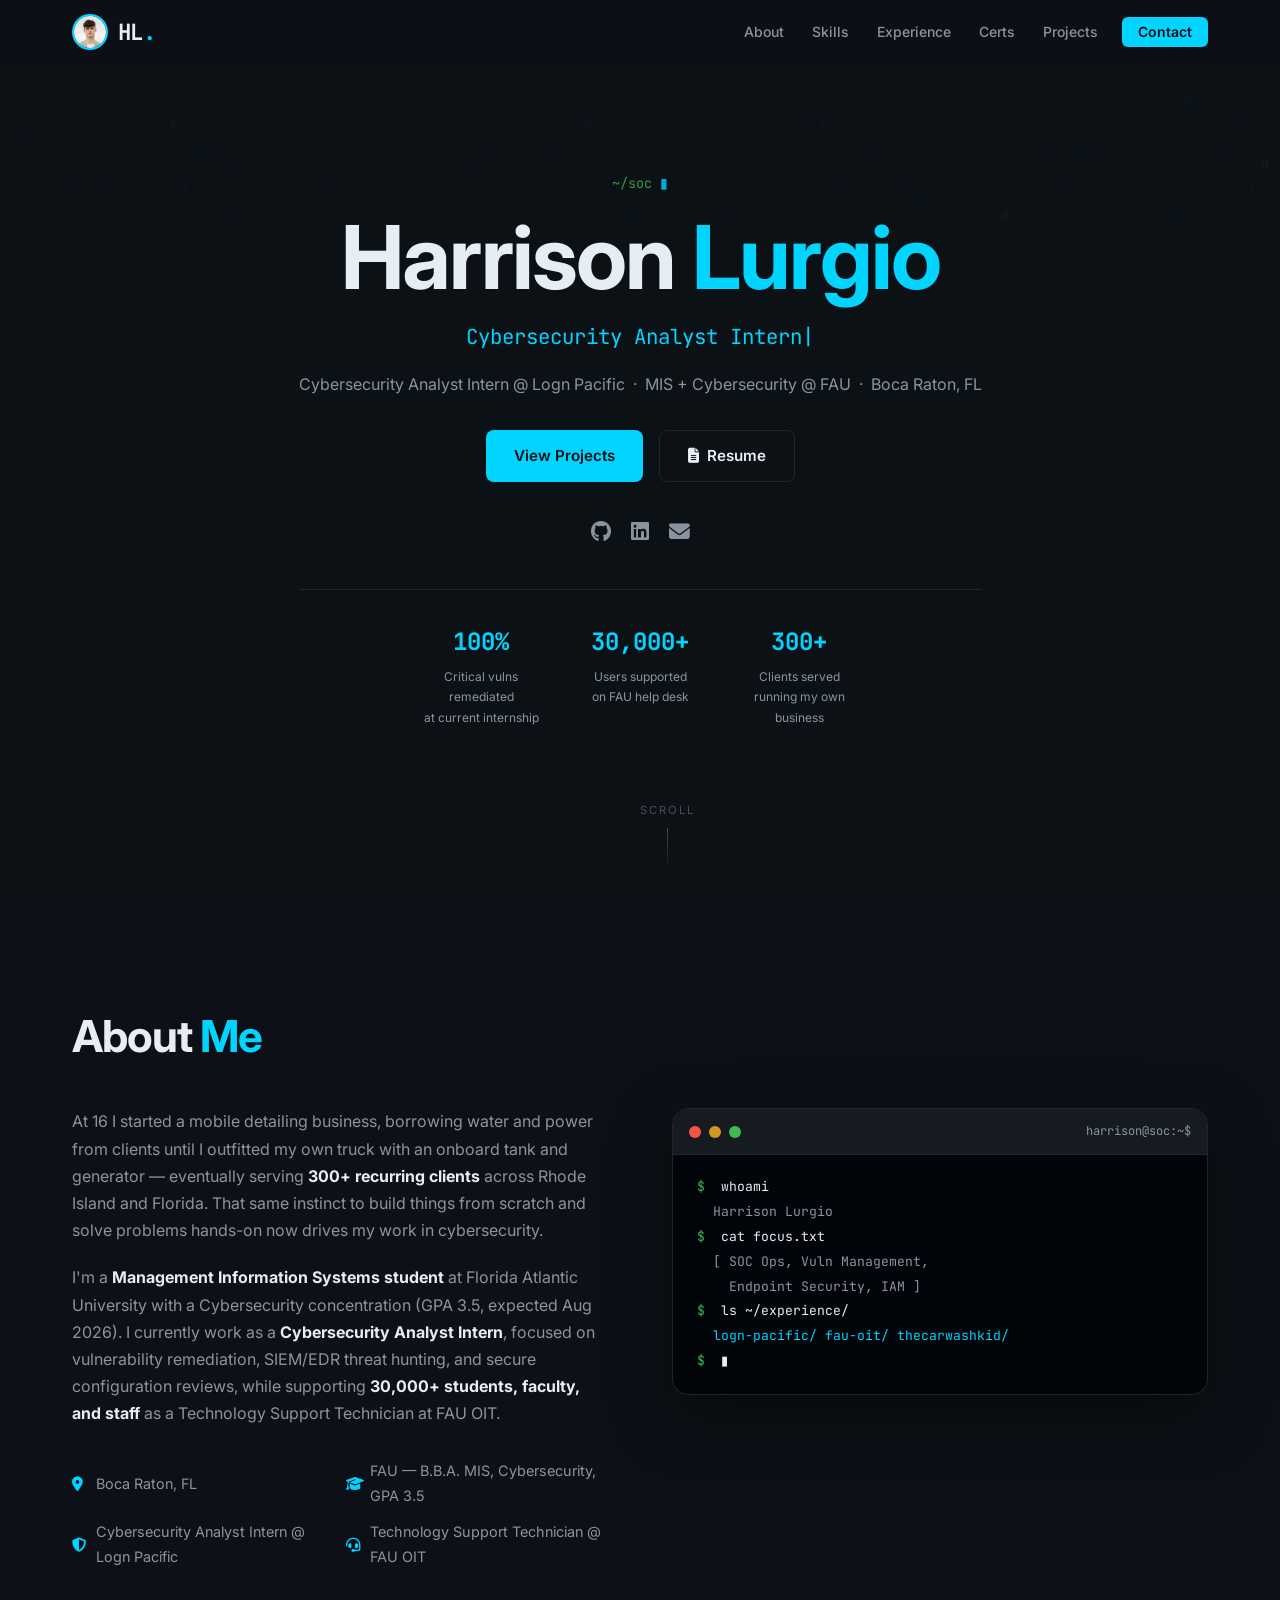
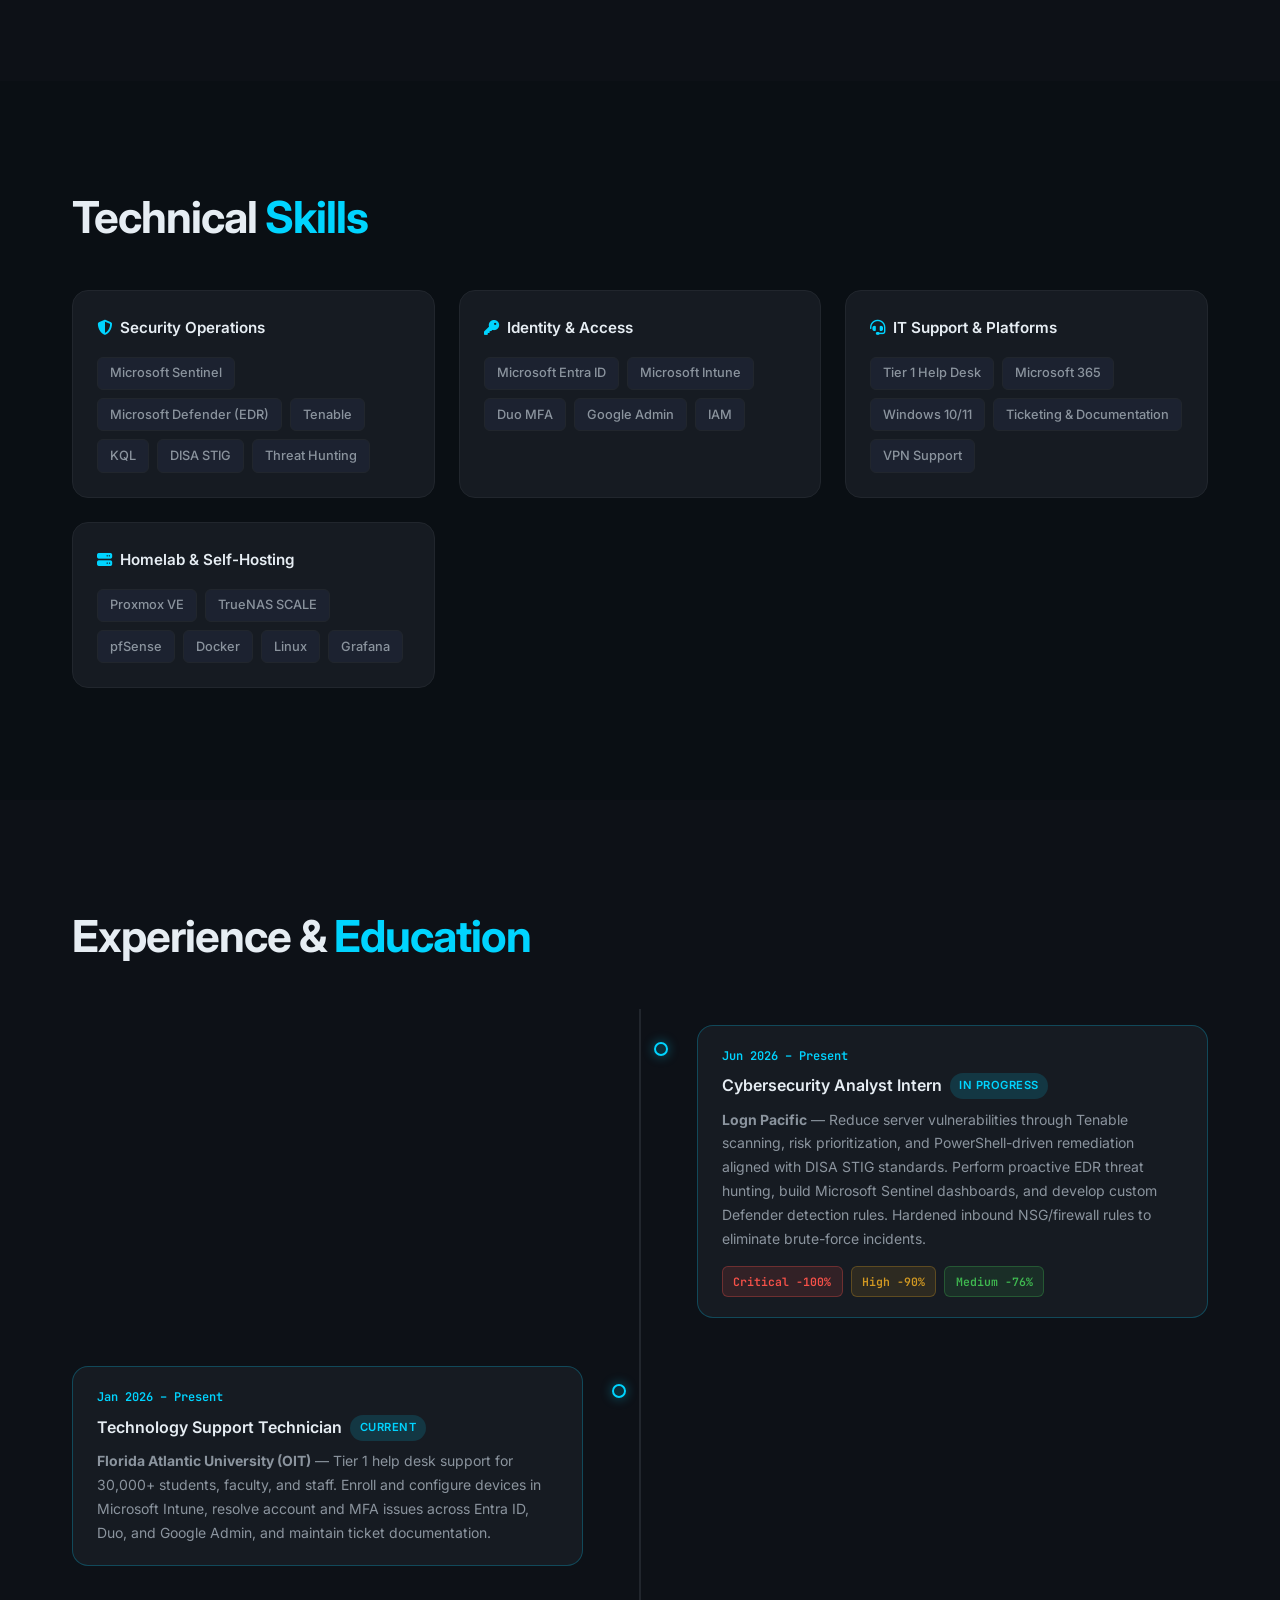
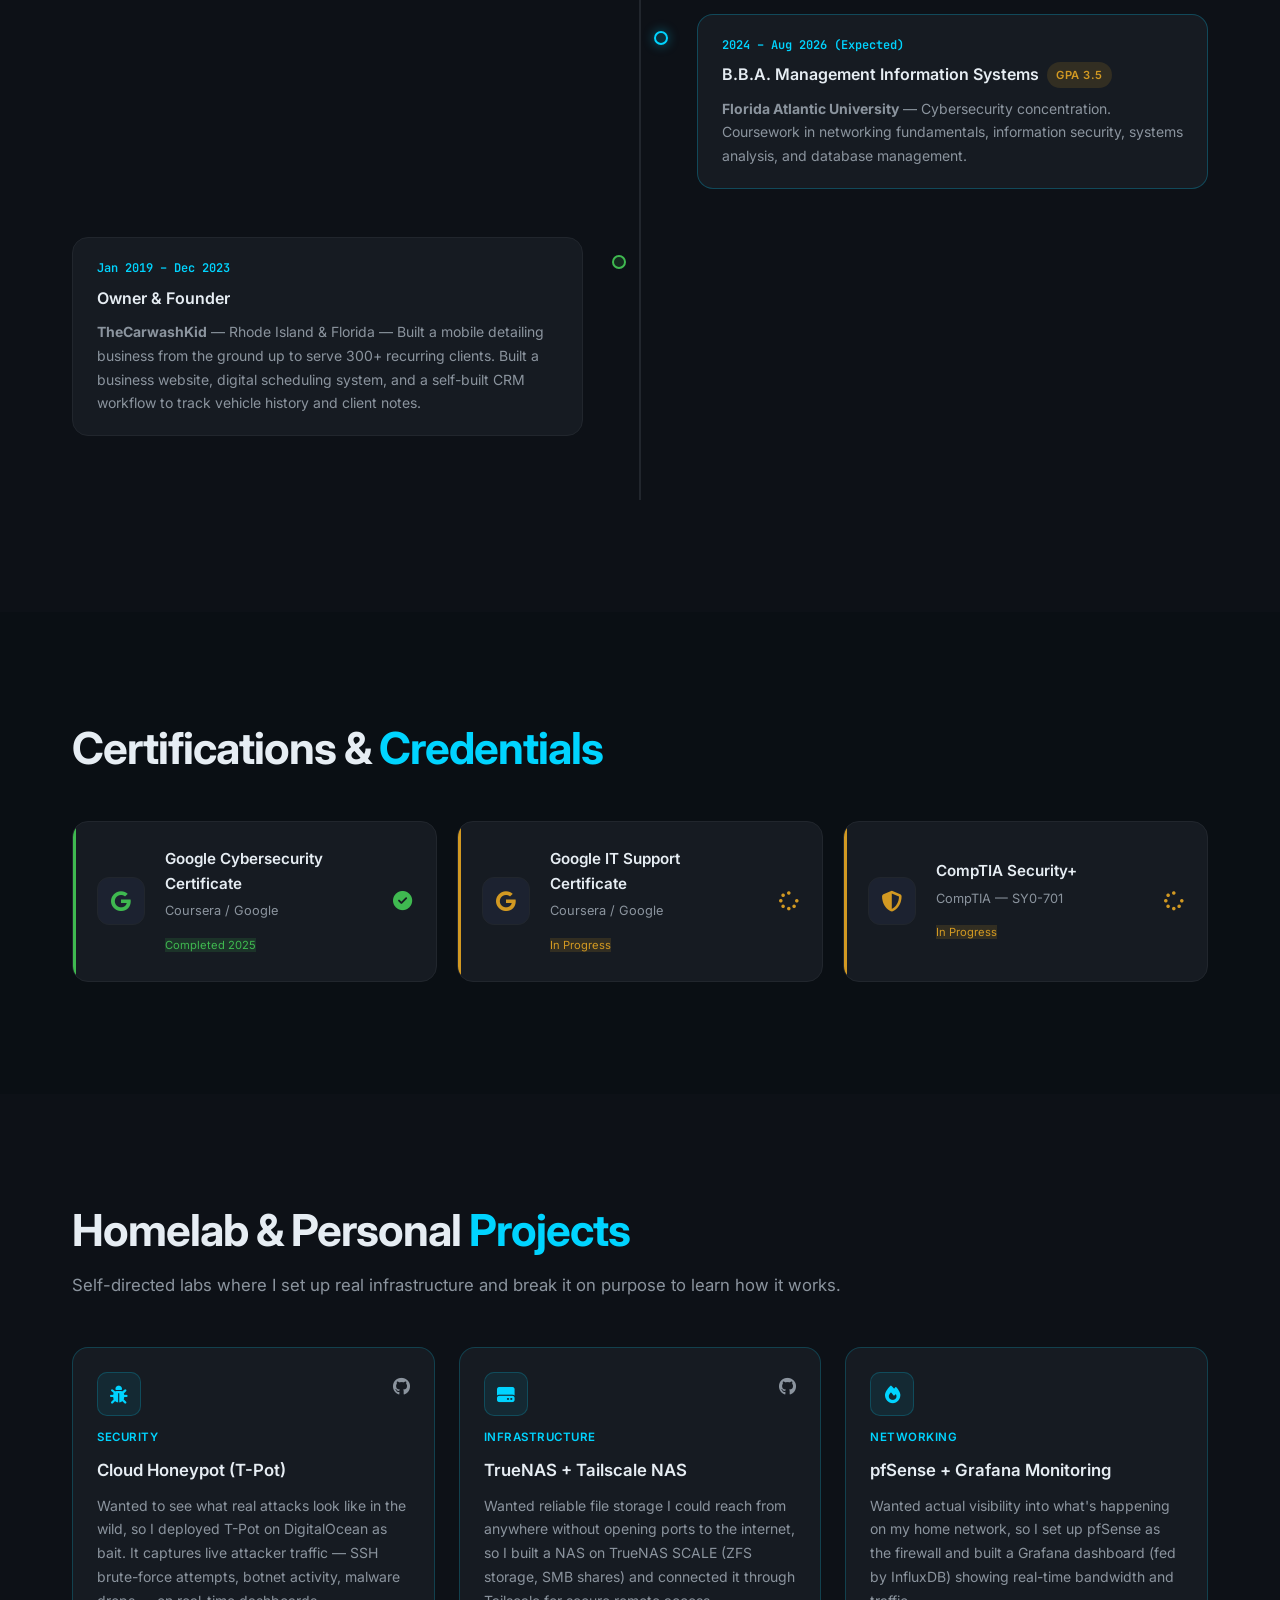
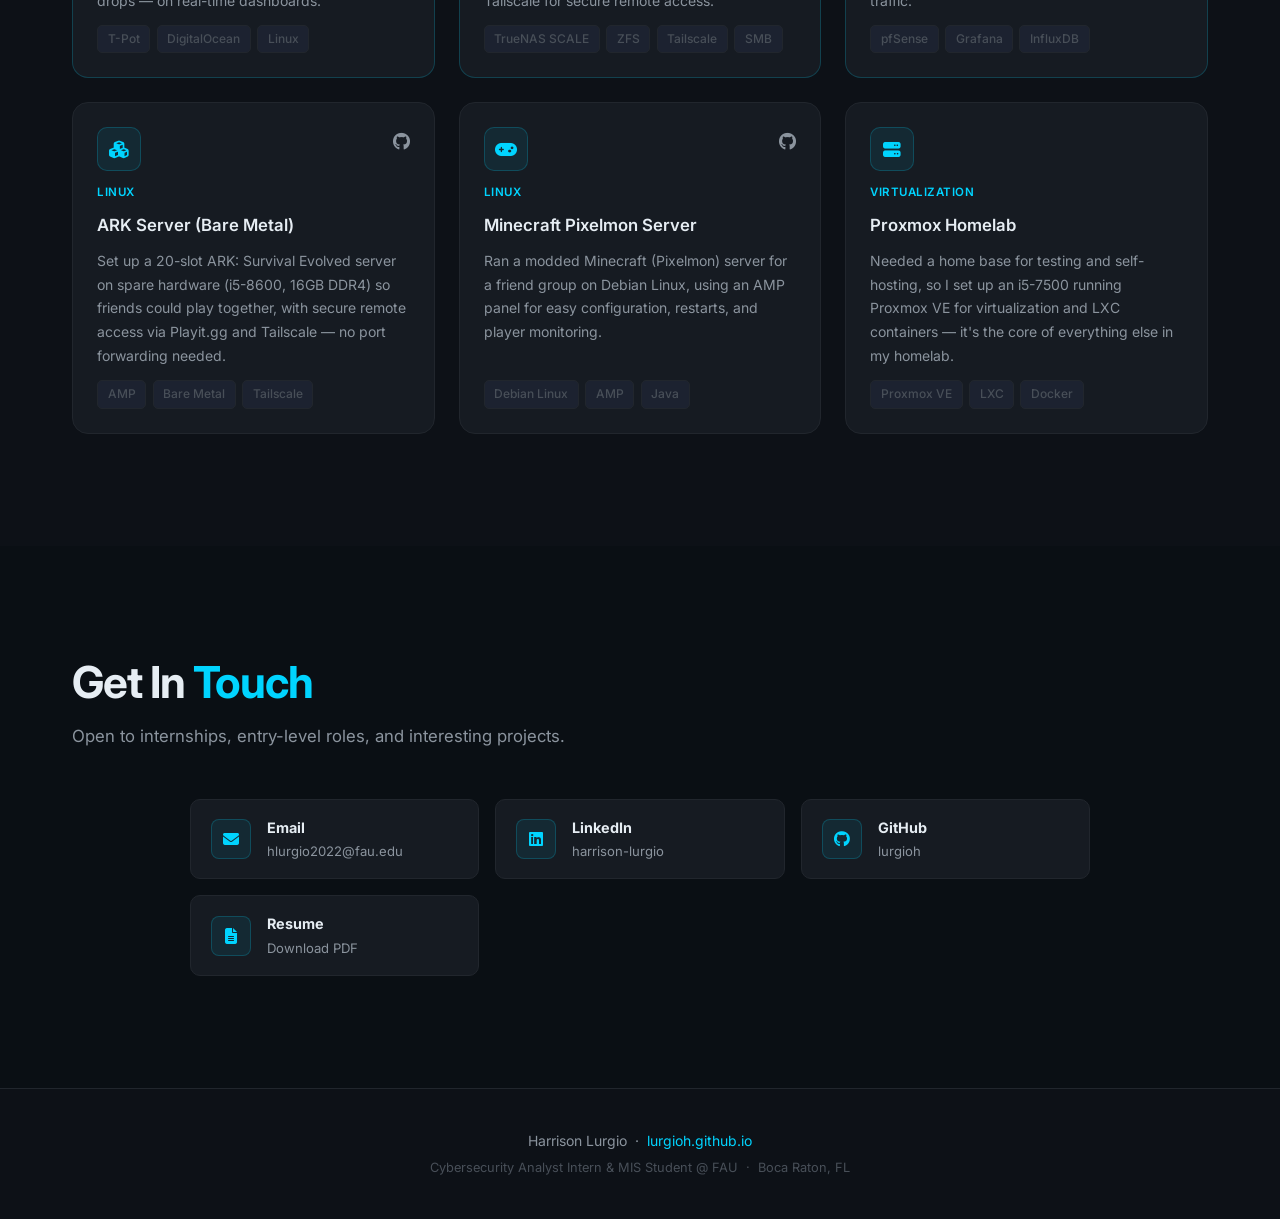
==== commit d05c7d72: "Simplify site for first-time visitors Calm down the matrix background, rewrite project descriptions " ====
--- a/index.html
+++ b/index.html
@@ -64,15 +64,15 @@
       <div class="hero-stats">
         <div class="hero-stat">
           <span class="hero-stat-num accent">100%</span>
-          <span class="hero-stat-label">Critical vulns remediated</span>
+          <span class="hero-stat-label">Critical vulns remediated<br>at current internship</span>
         </div>
         <div class="hero-stat">
           <span class="hero-stat-num accent">30,000+</span>
-          <span class="hero-stat-label">Users supported @ FAU</span>
+          <span class="hero-stat-label">Users supported<br>on FAU help desk</span>
         </div>
         <div class="hero-stat">
           <span class="hero-stat-num accent">300+</span>
-          <span class="hero-stat-label">Clients served, self-founded</span>
+          <span class="hero-stat-label">Clients served<br>running my own business</span>
         </div>
       </div>
     </div>
@@ -270,6 +270,7 @@
   <section id="projects" class="section">
     <div class="container">
       <h2 class="section-title">Homelab &amp; Personal <span class="accent">Projects</span></h2>
+      <p class="section-sub">Self-directed labs where I set up real infrastructure and break it on purpose to learn how it works.</p>
       <div class="projects-grid">
 
         <div class="project-card featured">
@@ -281,7 +282,7 @@
           </div>
           <span class="project-tag">Security</span>
           <h3>Cloud Honeypot (T-Pot)</h3>
-          <p>Deployed T-Pot on DigitalOcean to capture live attacker traffic. Monitors SSH brute-force campaigns, botnet activity, and malware drop attempts with real-time dashboards.</p>
+          <p>Wanted to see what real attacks look like in the wild, so I deployed T-Pot on DigitalOcean as bait. It captures live attacker traffic — SSH brute-force attempts, botnet activity, malware drops — on real-time dashboards.</p>
           <div class="project-tech">
             <span>T-Pot</span><span>DigitalOcean</span><span>Linux</span>
           </div>
@@ -296,7 +297,7 @@
           </div>
           <span class="project-tag">Infrastructure</span>
           <h3>TrueNAS + Tailscale NAS</h3>
-          <p>Built a remote-accessible NAS using TrueNAS SCALE with ZFS storage, SMB shares, and Tailscale for zero-trust remote access — no port forwarding required.</p>
+          <p>Wanted reliable file storage I could reach from anywhere without opening ports to the internet, so I built a NAS on TrueNAS SCALE (ZFS storage, SMB shares) and connected it through Tailscale for secure remote access.</p>
           <div class="project-tech">
             <span>TrueNAS SCALE</span><span>ZFS</span><span>Tailscale</span><span>SMB</span>
           </div>
@@ -305,13 +306,10 @@
         <div class="project-card featured">
           <div class="project-header">
             <div class="project-icon"><i class="fas fa-fire"></i></div>
-            <div class="project-links">
-              <a href="https://github.com/lurgioh" target="_blank"><i class="fab fa-github"></i></a>
-            </div>
           </div>
           <span class="project-tag">Networking</span>
           <h3>pfSense + Grafana Monitoring</h3>
-          <p>Configured pfSense as the homelab firewall with InfluxDB metric export and a Grafana dashboard providing real-time visibility into bandwidth and network traffic.</p>
+          <p>Wanted actual visibility into what's happening on my home network, so I set up pfSense as the firewall and built a Grafana dashboard (fed by InfluxDB) showing real-time bandwidth and traffic.</p>
           <div class="project-tech">
             <span>pfSense</span><span>Grafana</span><span>InfluxDB</span>
           </div>
@@ -326,7 +324,7 @@
           </div>
           <span class="project-tag">Linux</span>
           <h3>ARK Server (Bare Metal)</h3>
-          <p>20-slot ARK: Survival Evolved server on bare metal i5-8600 / 16GB DDR4. Secure external access via Playit.gg and Tailscale with zero port forwarding.</p>
+          <p>Set up a 20-slot ARK: Survival Evolved server on spare hardware (i5-8600, 16GB DDR4) so friends could play together, with secure remote access via Playit.gg and Tailscale — no port forwarding needed.</p>
           <div class="project-tech">
             <span>AMP</span><span>Bare Metal</span><span>Tailscale</span>
           </div>
@@ -341,7 +339,7 @@
           </div>
           <span class="project-tag">Linux</span>
           <h3>Minecraft Pixelmon Server</h3>
-          <p>Full-featured Pixelmon modded Minecraft server on Debian Linux with AMP panel for live configuration, restarts, and player monitoring.</p>
+          <p>Ran a modded Minecraft (Pixelmon) server for a friend group on Debian Linux, using an AMP panel for easy configuration, restarts, and player monitoring.</p>
           <div class="project-tech">
             <span>Debian Linux</span><span>AMP</span><span>Java</span>
           </div>
@@ -350,13 +348,10 @@
         <div class="project-card">
           <div class="project-header">
             <div class="project-icon"><i class="fas fa-server"></i></div>
-            <div class="project-links">
-              <a href="https://github.com/lurgioh" target="_blank"><i class="fab fa-github"></i></a>
-            </div>
           </div>
           <span class="project-tag">Virtualization</span>
           <h3>Proxmox Homelab</h3>
-          <p>i5-7500 running Proxmox VE for virtualization and LXC container management. Hosts multiple self-hosted services and acts as the core infrastructure testing environment.</p>
+          <p>Needed a home base for testing and self-hosting, so I set up an i5-7500 running Proxmox VE for virtualization and LXC containers — it's the core of everything else in my homelab.</p>
           <div class="project-tech">
             <span>Proxmox VE</span><span>LXC</span><span>Docker</span>
           </div>
--- a/style.css
+++ b/style.css
@@ -125,7 +125,7 @@
 .hero-bg {
   position: absolute; inset: 0; z-index: 0;
 }
-#matrixCanvas { width: 100%; height: 100%; opacity: 0.14; }
+#matrixCanvas { width: 100%; height: 100%; opacity: 0.07; }
 
 .hero-content {
   position: relative; z-index: 1;
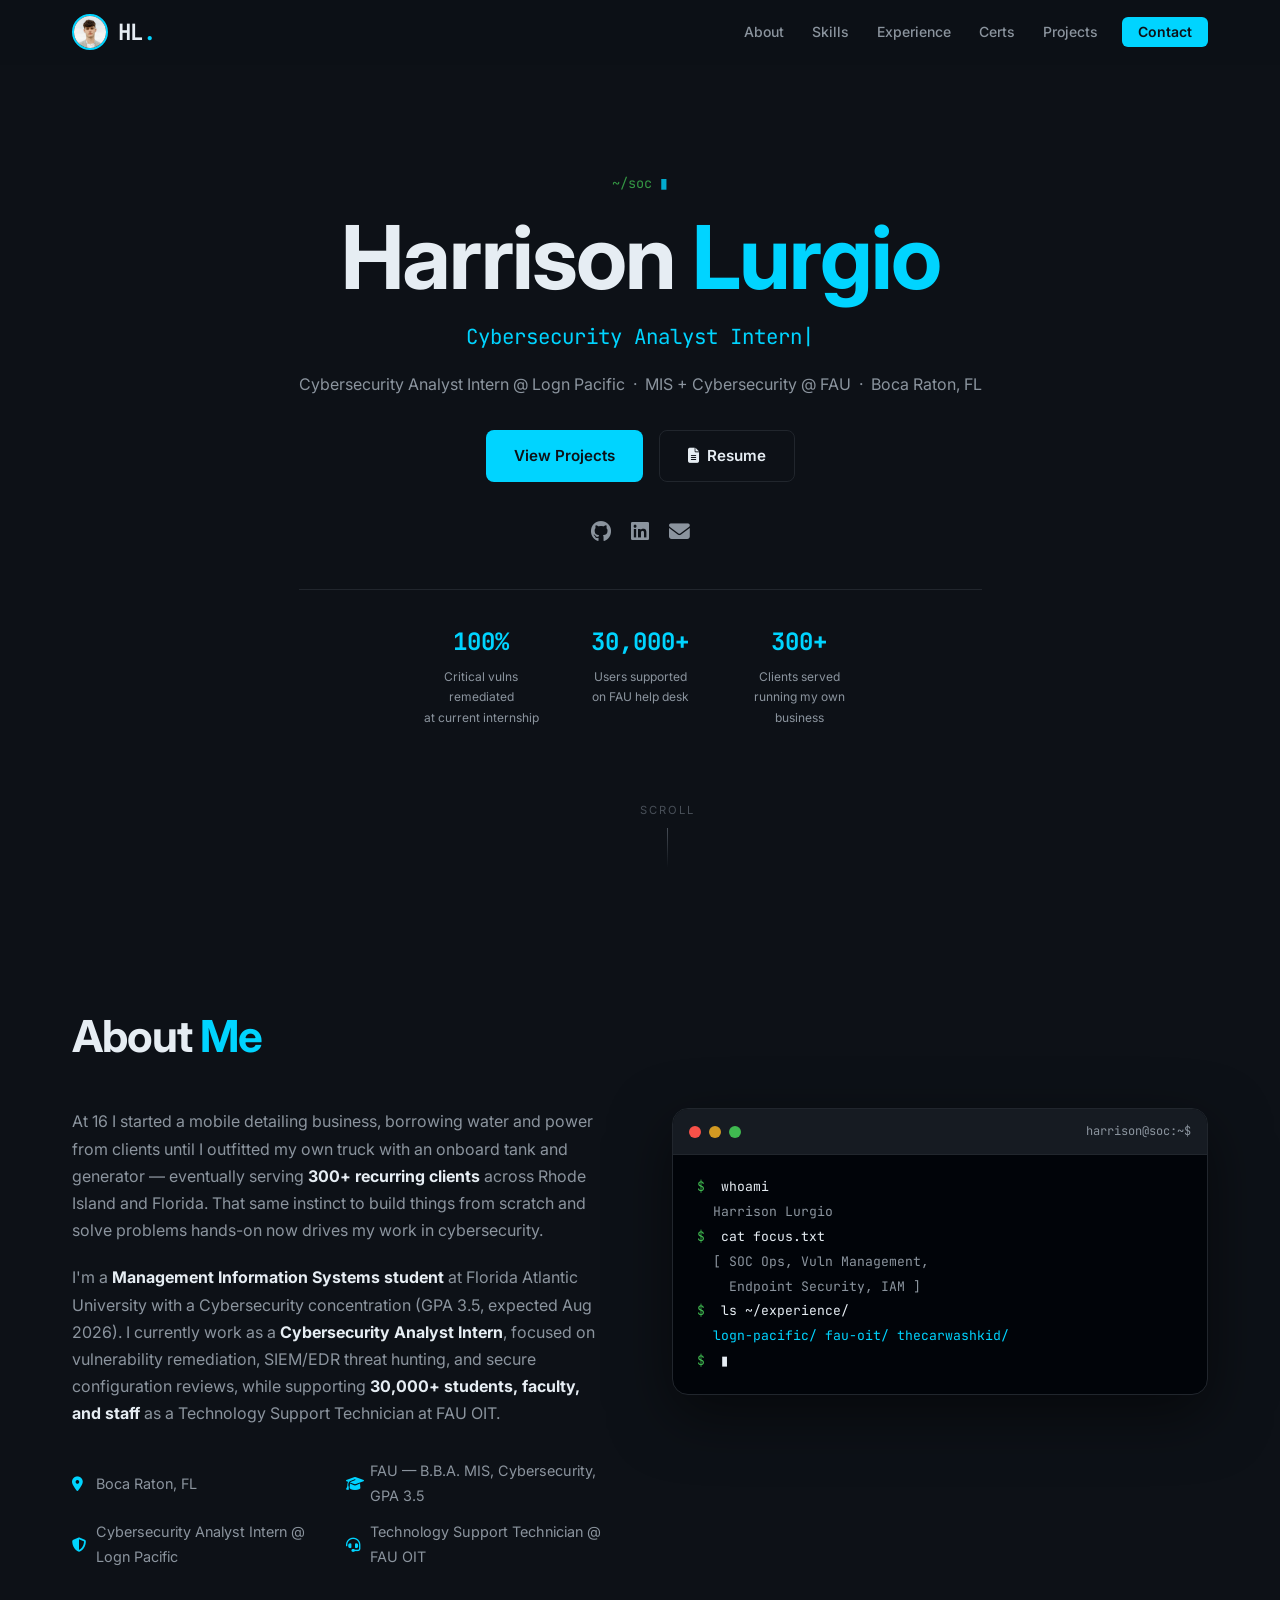
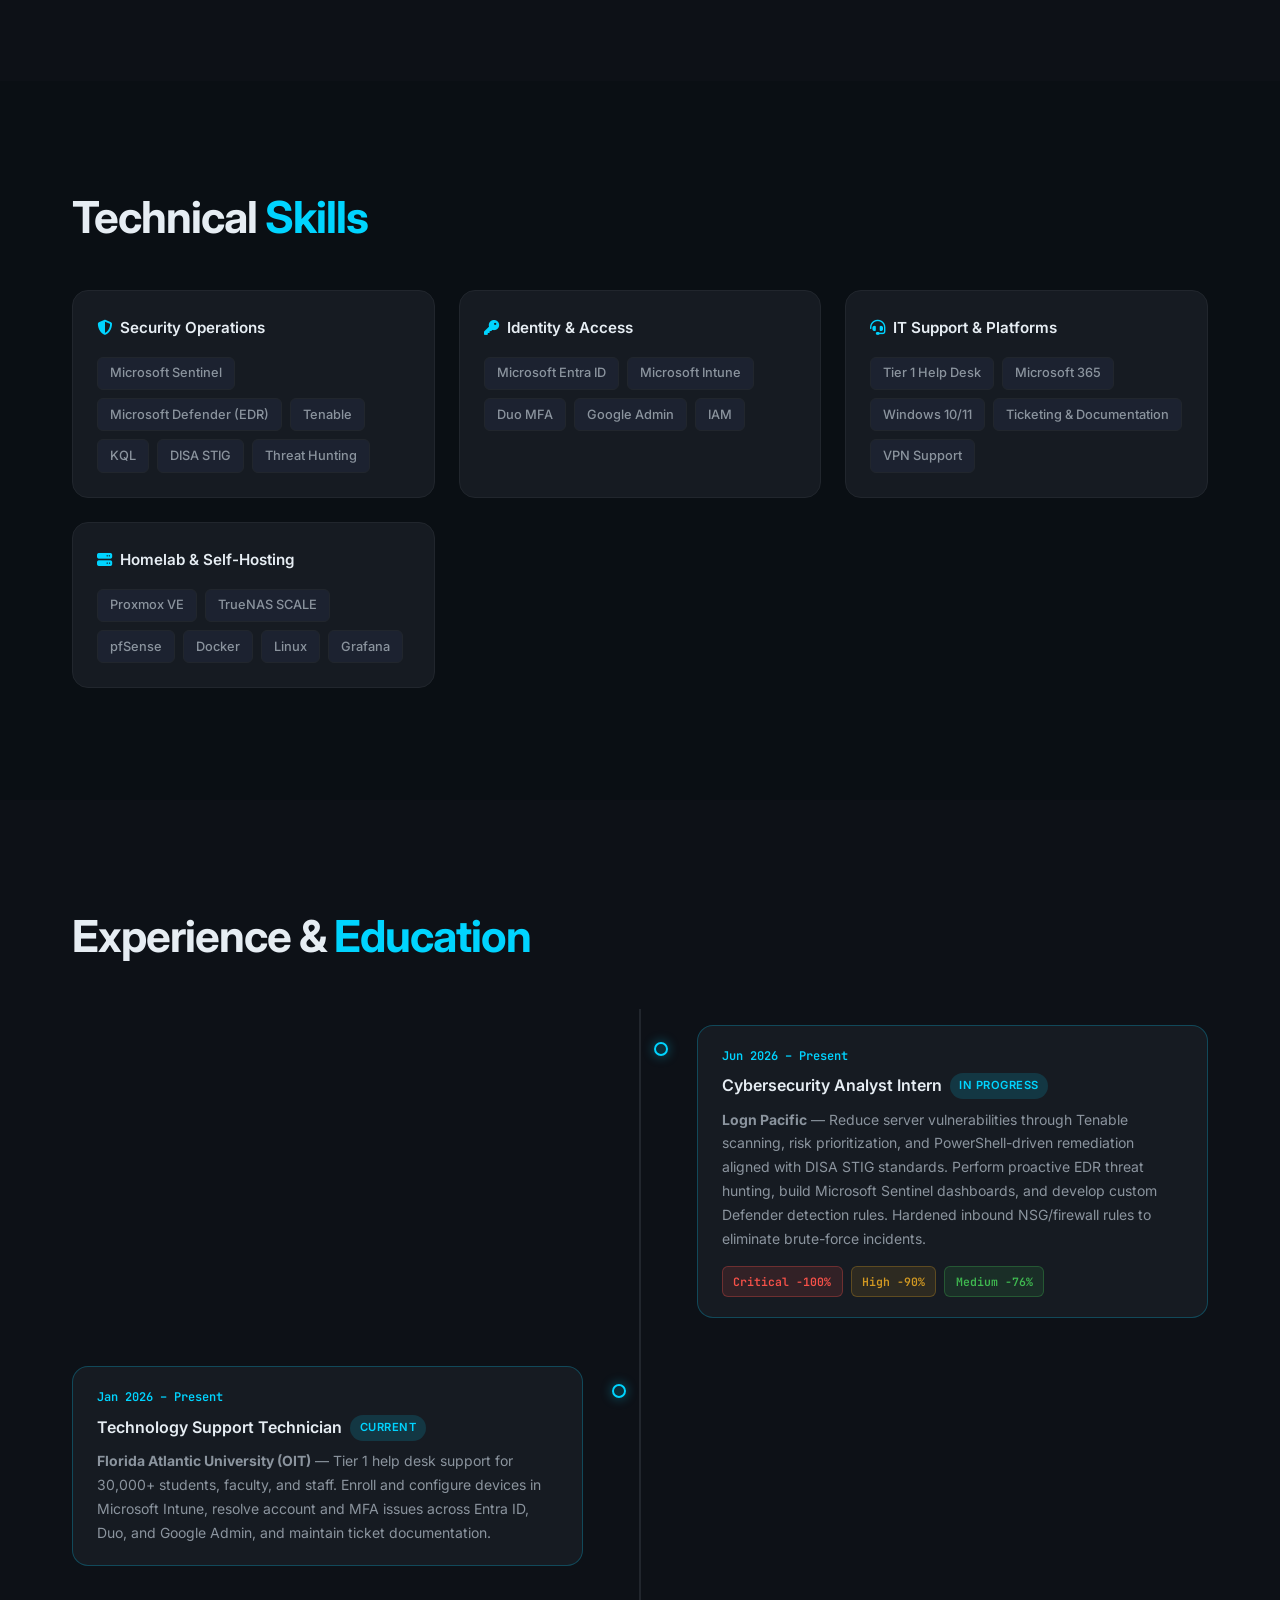
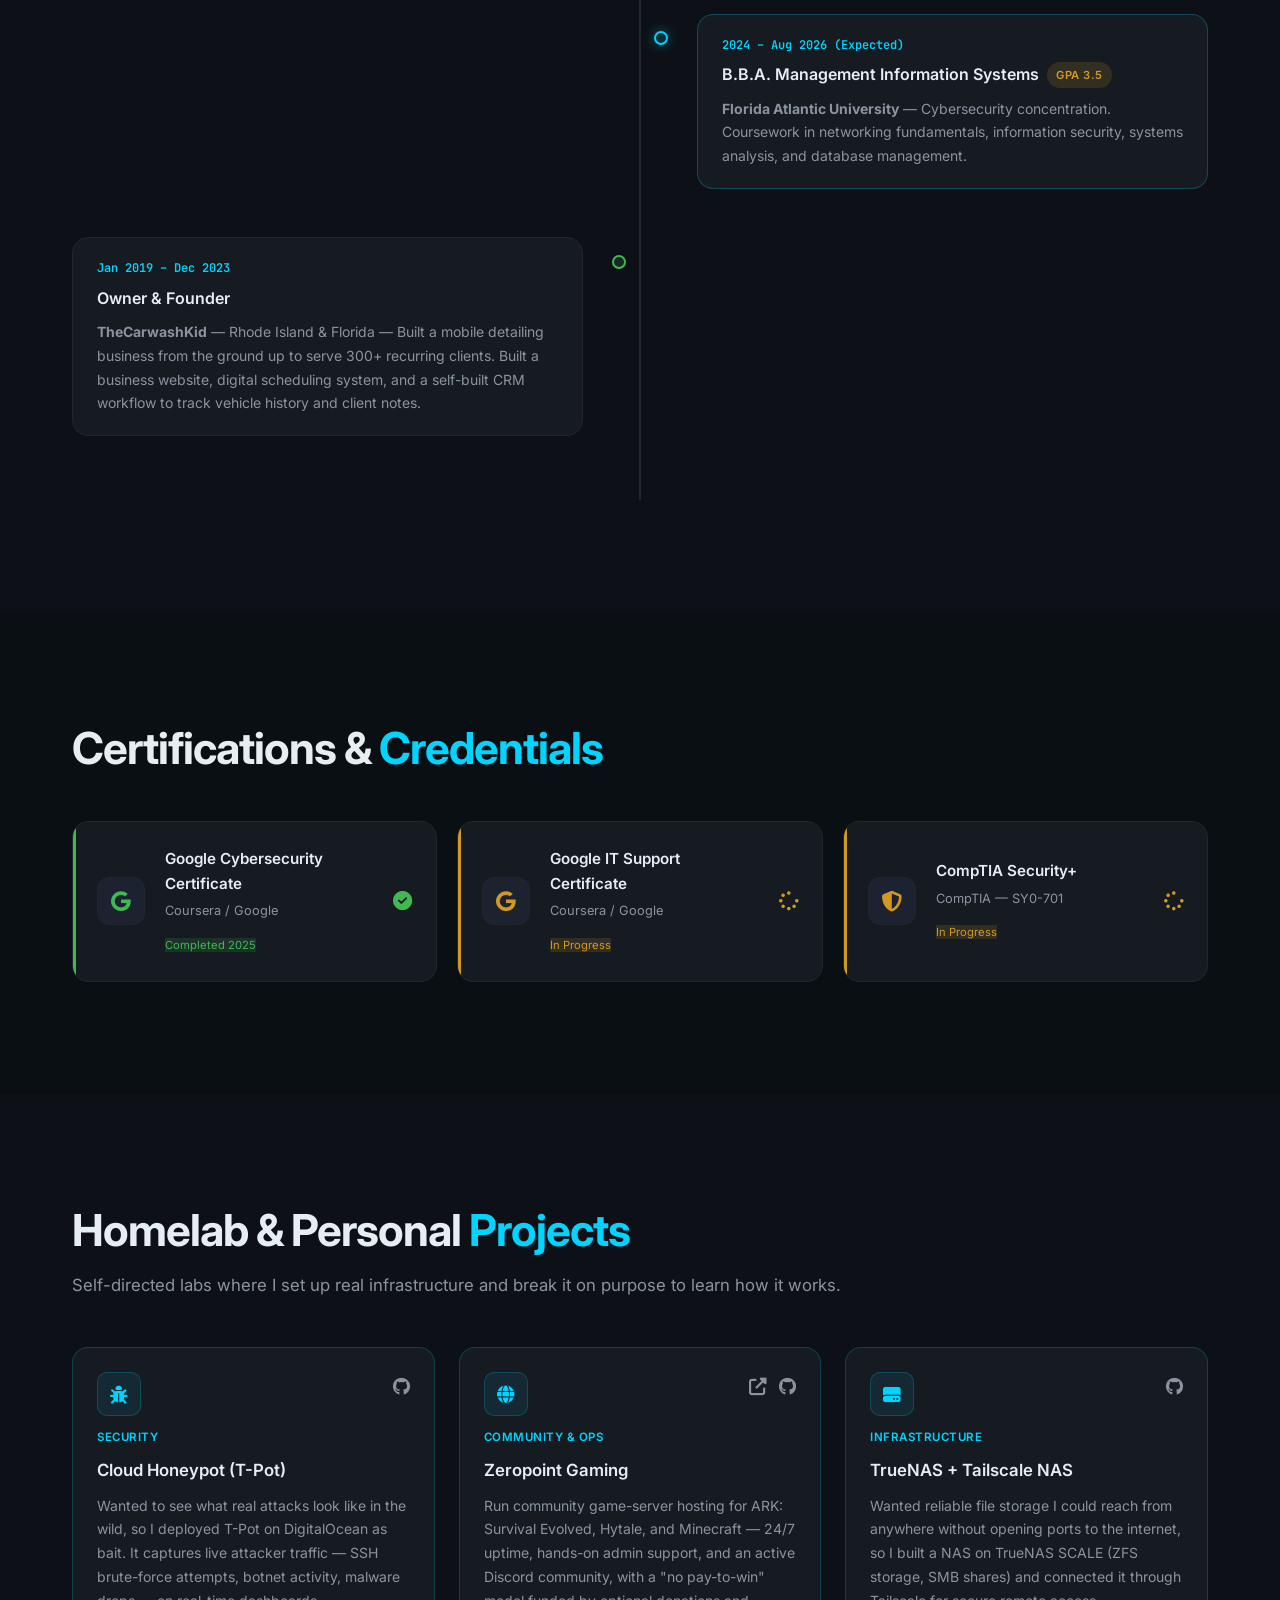
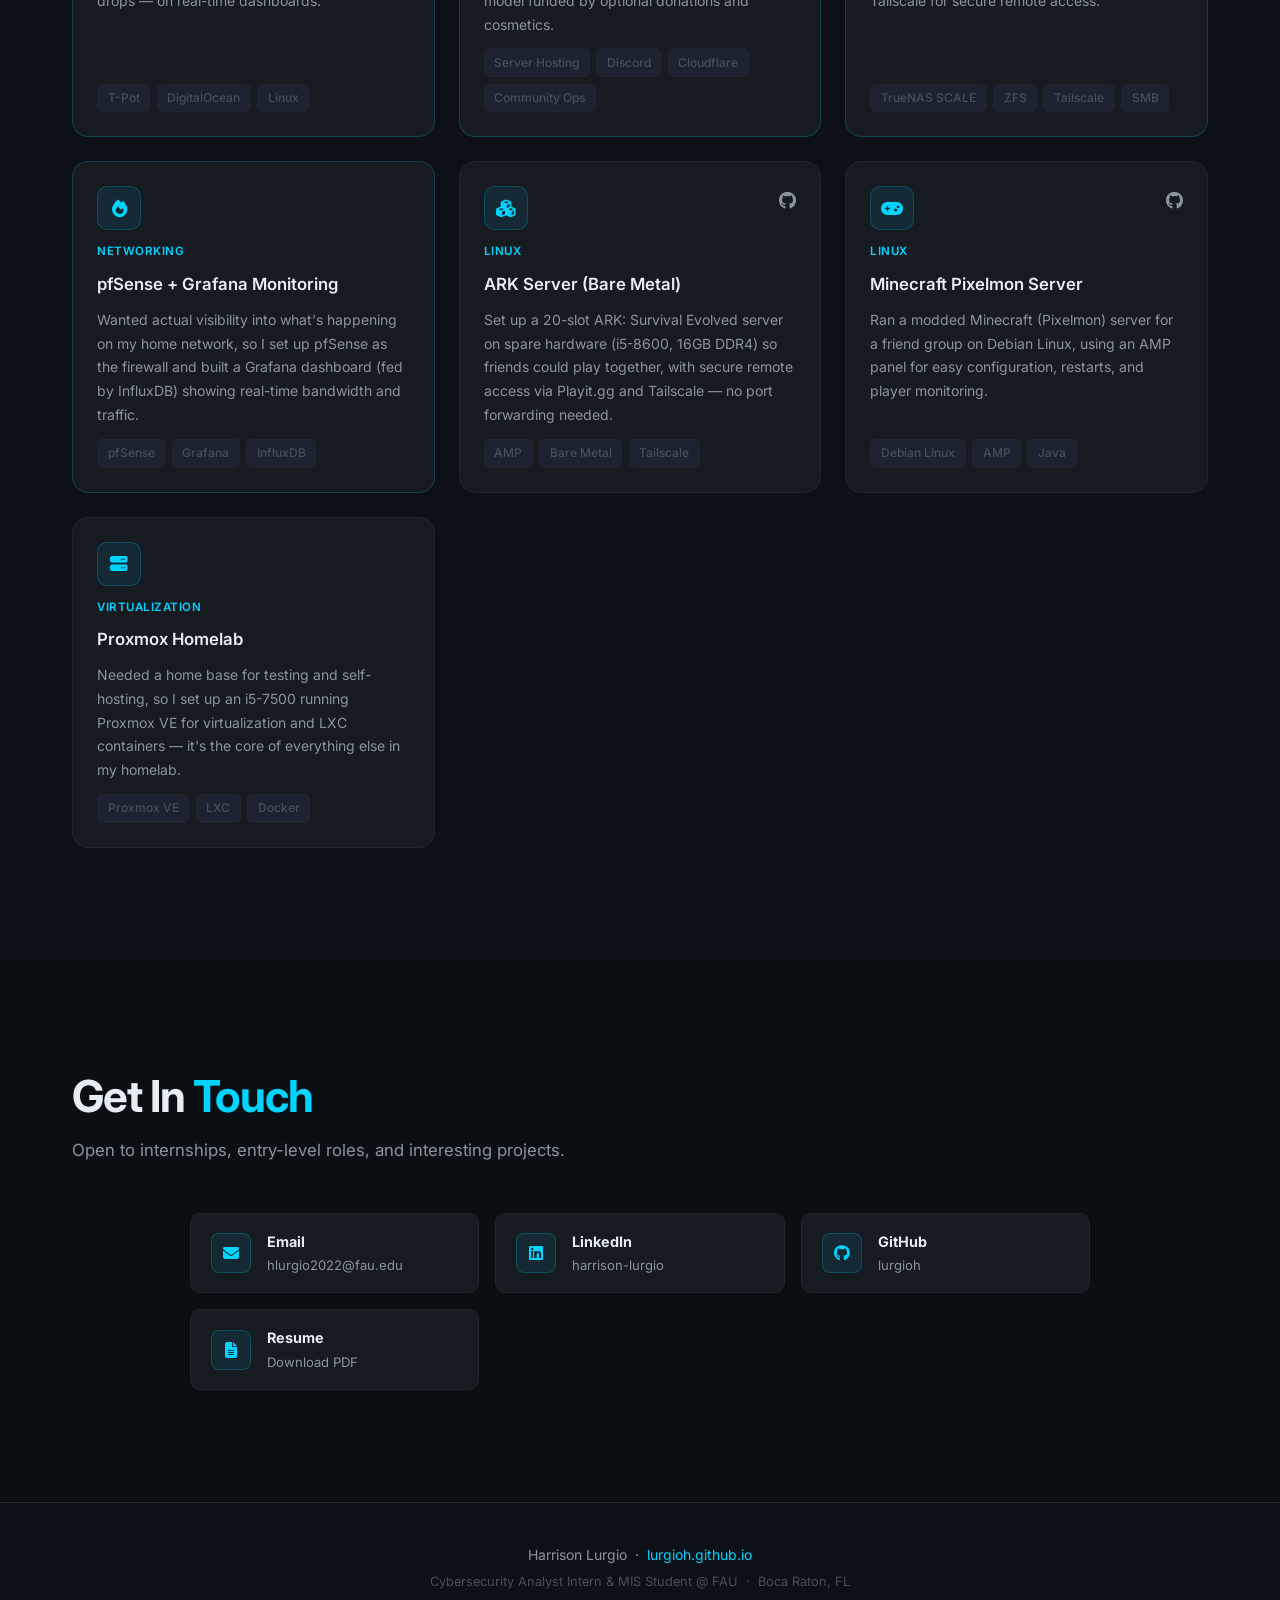
==== commit 05b316f1: "Add Zeropoint Gaming project card Co-Authored-By: Claude Sonnet 5 <noreply@anthropic.com>" ====
--- a/index.html
+++ b/index.html
@@ -290,6 +290,22 @@
 
         <div class="project-card featured">
           <div class="project-header">
+            <div class="project-icon"><i class="fas fa-globe"></i></div>
+            <div class="project-links">
+              <a href="https://zeropointhosting1.github.io" target="_blank" aria-label="Live Site"><i class="fas fa-external-link-alt"></i></a>
+              <a href="https://github.com/zeropointhosting1/zeropointhosting1.github.io" target="_blank" aria-label="GitHub"><i class="fab fa-github"></i></a>
+            </div>
+          </div>
+          <span class="project-tag">Community &amp; Ops</span>
+          <h3>Zeropoint Gaming</h3>
+          <p>Run community game-server hosting for ARK: Survival Evolved, Hytale, and Minecraft — 24/7 uptime, hands-on admin support, and an active Discord community, with a "no pay-to-win" model funded by optional donations and cosmetics.</p>
+          <div class="project-tech">
+            <span>Server Hosting</span><span>Discord</span><span>Cloudflare</span><span>Community Ops</span>
+          </div>
+        </div>
+
+        <div class="project-card featured">
+          <div class="project-header">
             <div class="project-icon"><i class="fas fa-hdd"></i></div>
             <div class="project-links">
               <a href="https://github.com/lurgioh/Truenas-Tailscale/blob/main/README.md" target="_blank"><i class="fab fa-github"></i></a>
--- a/style.css
+++ b/style.css
@@ -460,6 +460,9 @@
   display: flex; align-items: center; justify-content: center;
   font-size: 1.1rem; color: var(--accent);
 }
+.project-links {
+  display: flex; gap: 0.75rem;
+}
 .project-links a {
   color: var(--text-muted); font-size: 1.1rem;
   transition: color var(--trans);
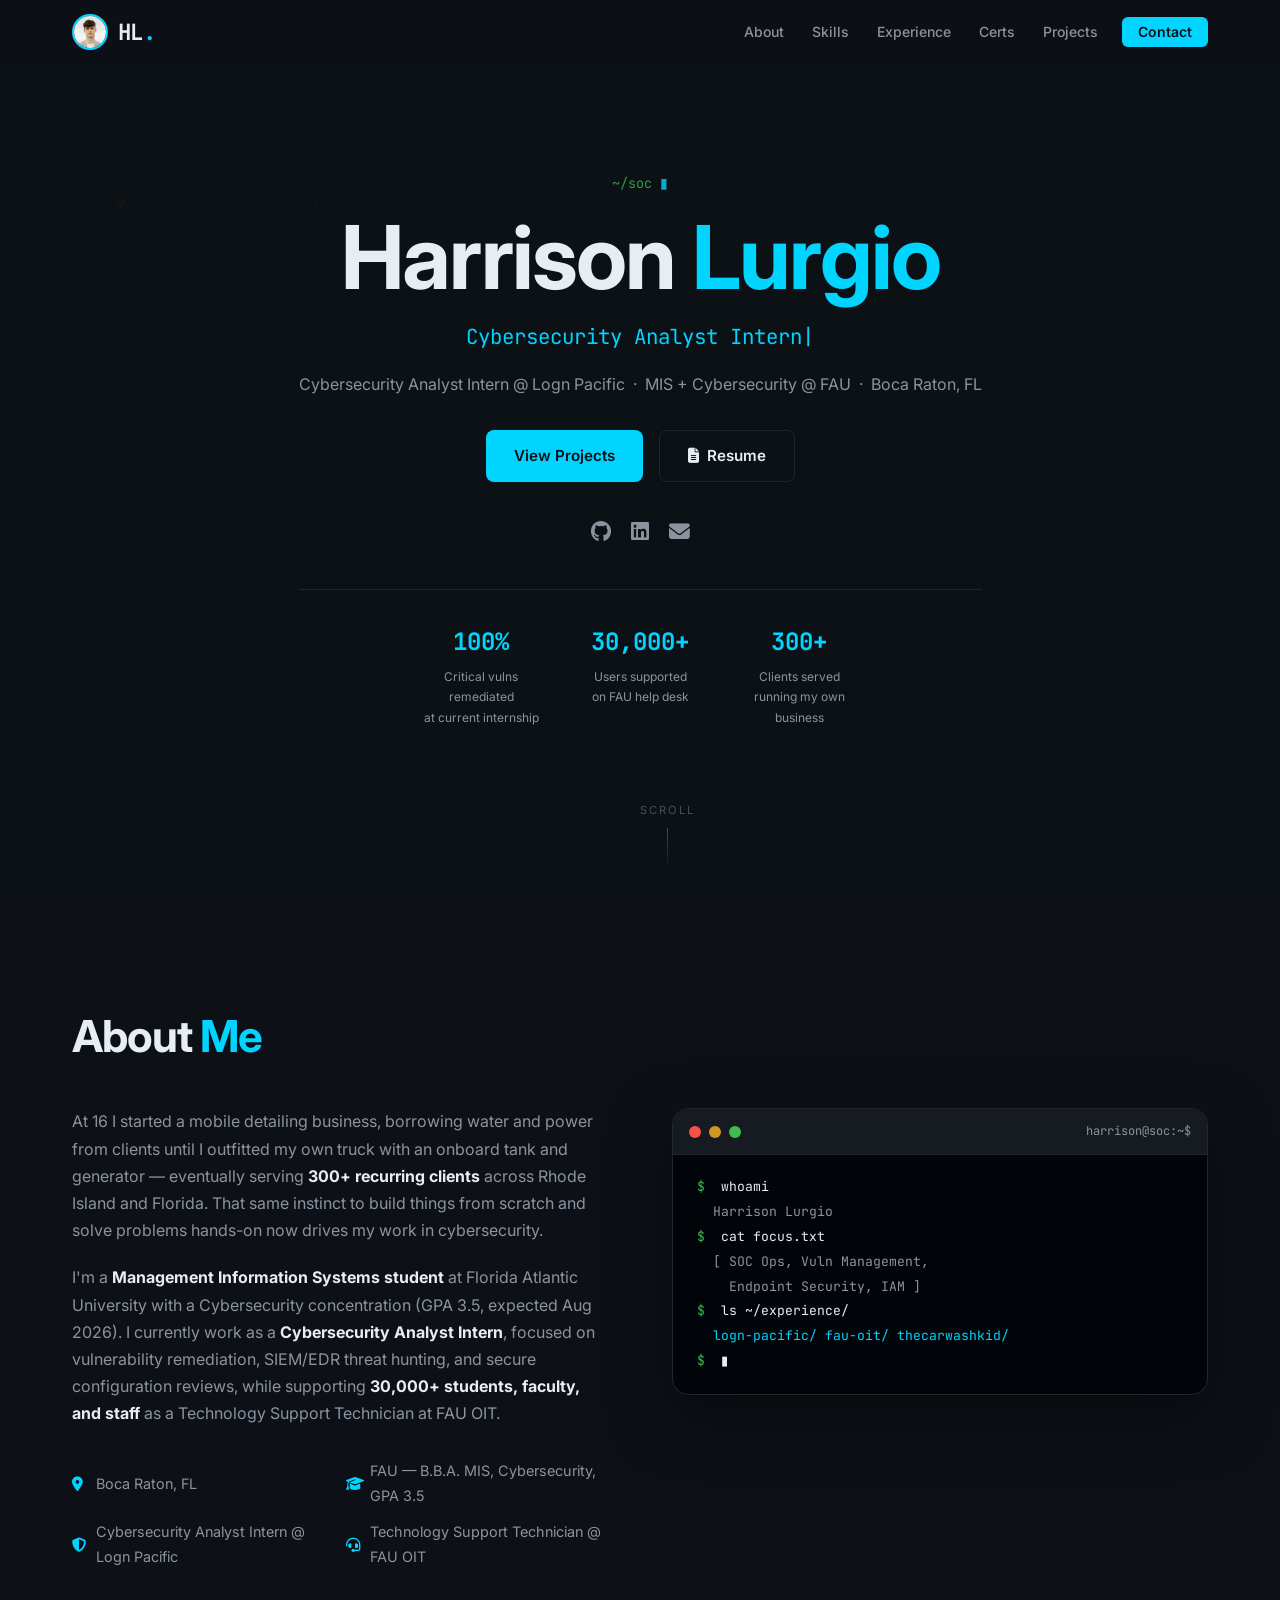
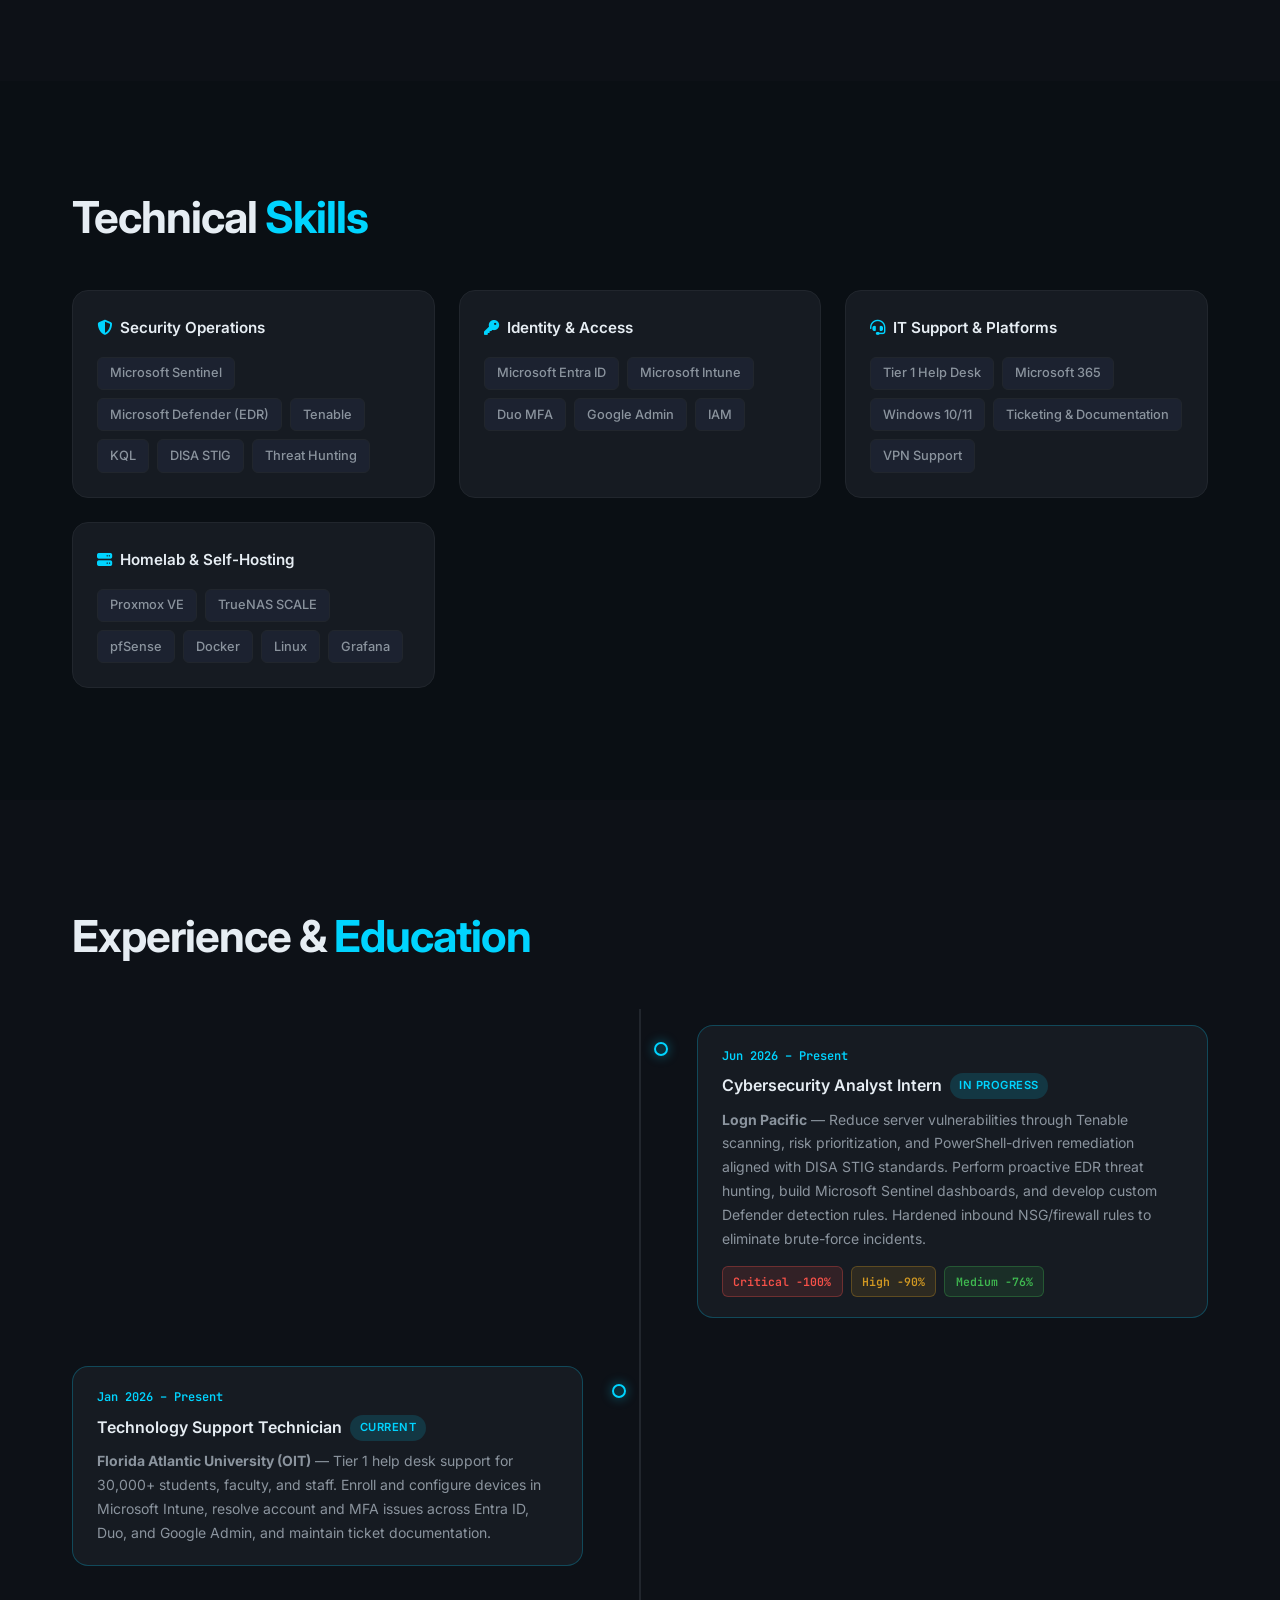
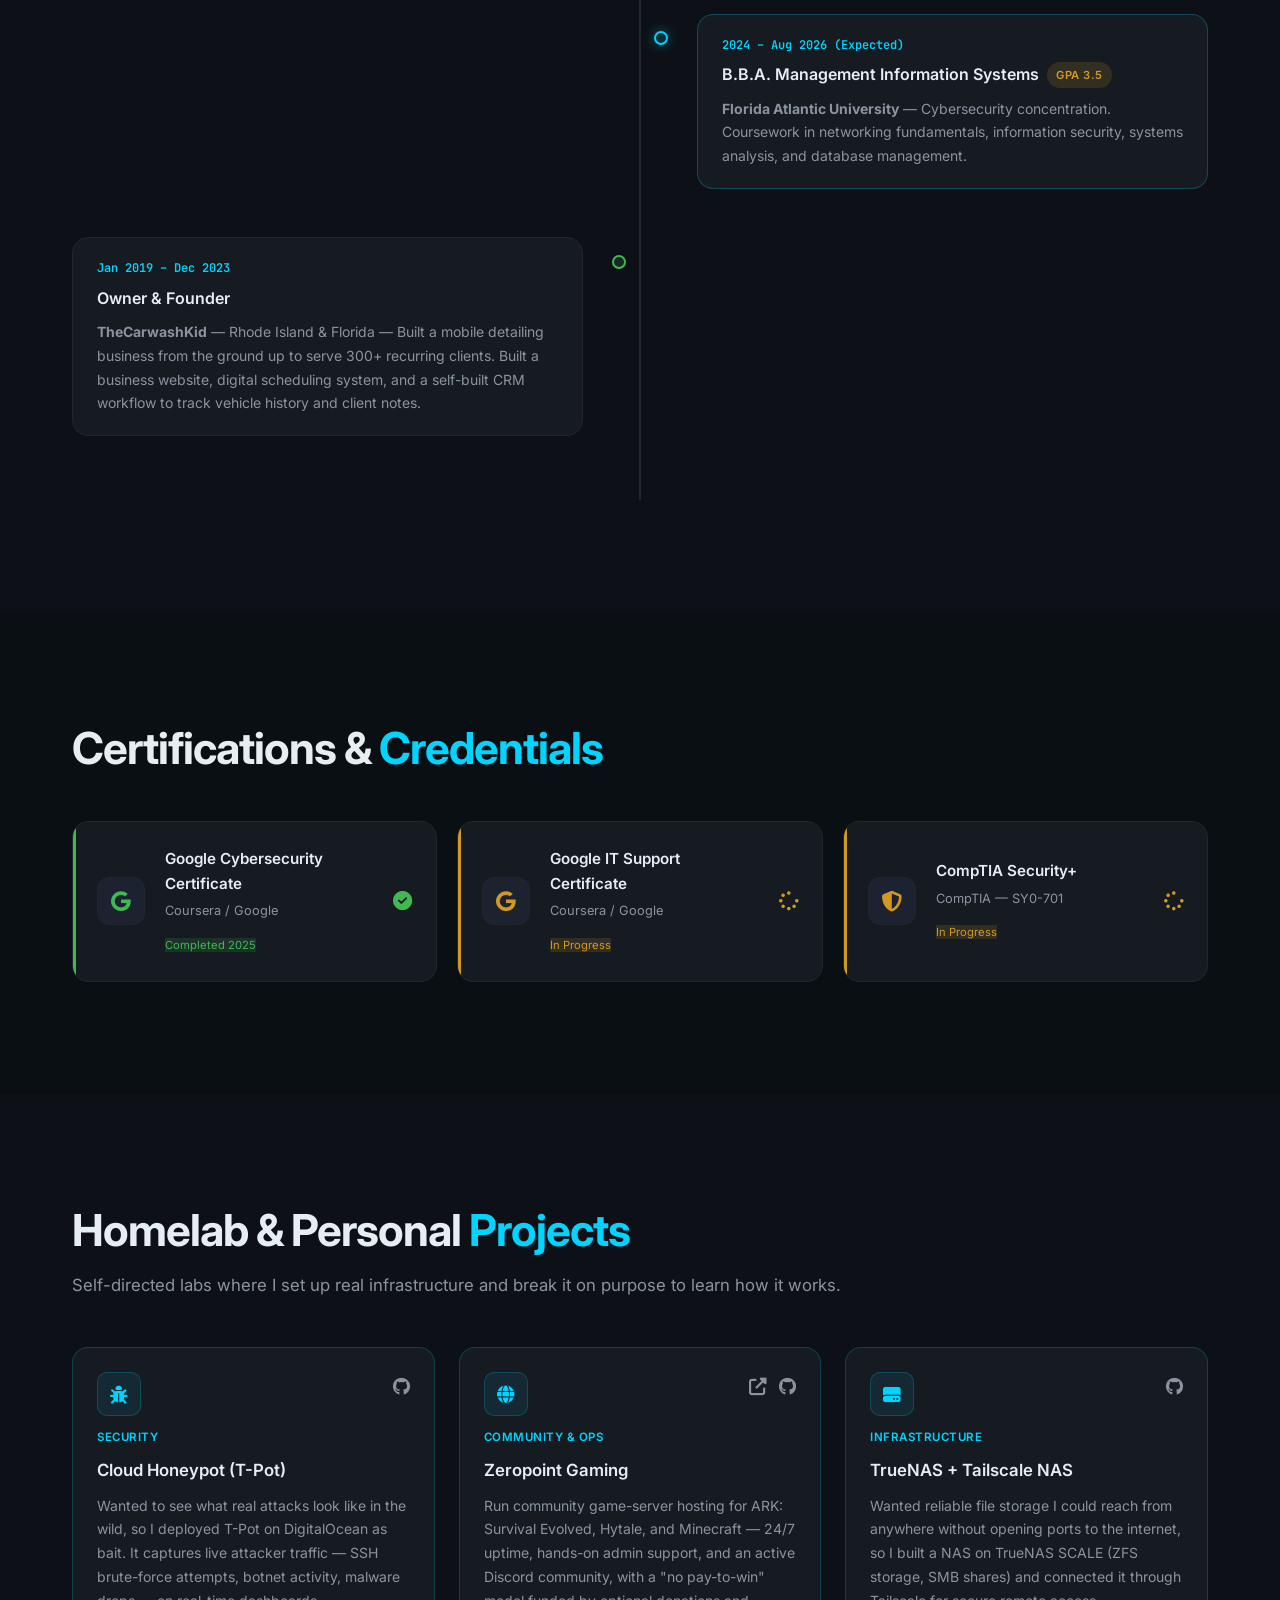
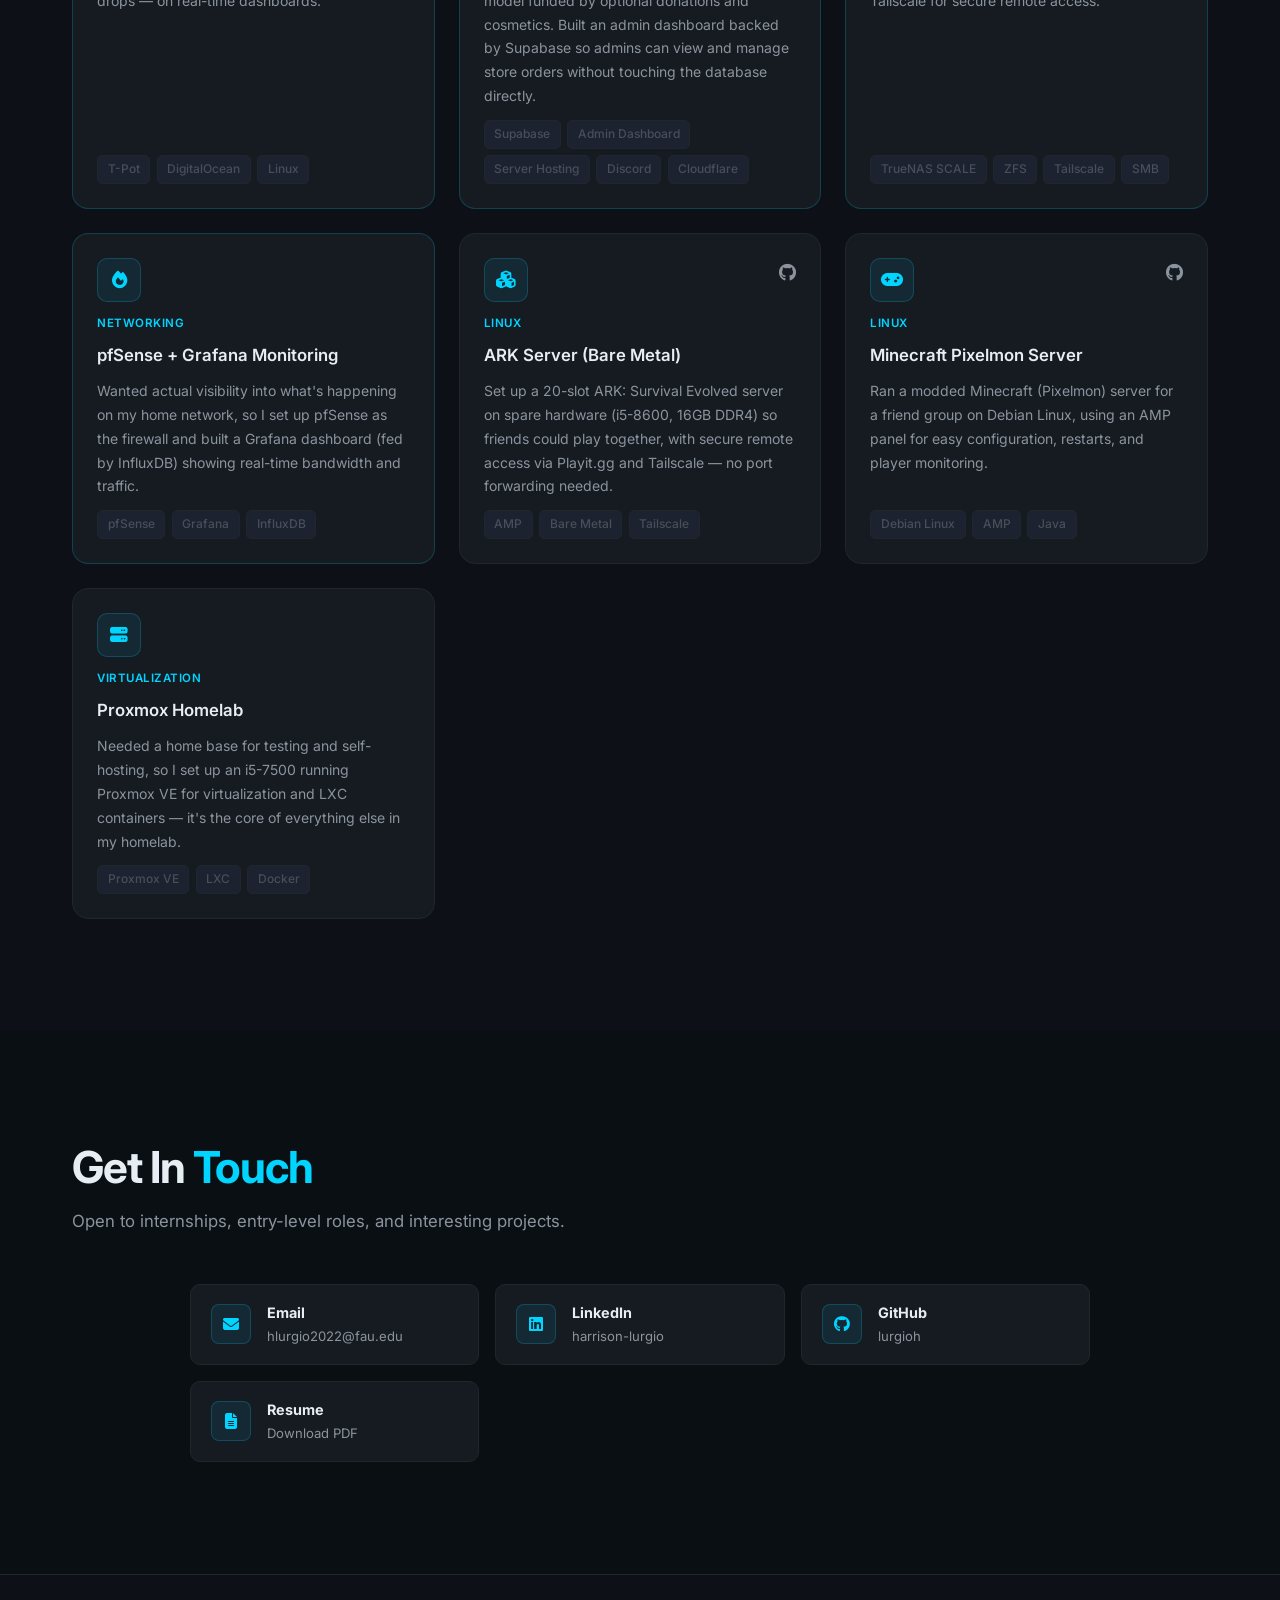
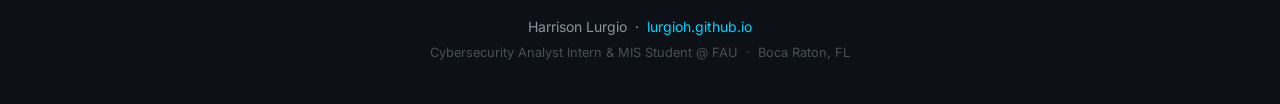
==== commit 3555bd68: "Add Supabase admin dashboard detail to Zeropoint card Co-Authored-By: Claude Sonnet 5 <noreply@anthr" ====
--- a/index.html
+++ b/index.html
@@ -298,9 +298,9 @@
           </div>
           <span class="project-tag">Community &amp; Ops</span>
           <h3>Zeropoint Gaming</h3>
-          <p>Run community game-server hosting for ARK: Survival Evolved, Hytale, and Minecraft — 24/7 uptime, hands-on admin support, and an active Discord community, with a "no pay-to-win" model funded by optional donations and cosmetics.</p>
-          <div class="project-tech">
-            <span>Server Hosting</span><span>Discord</span><span>Cloudflare</span><span>Community Ops</span>
+          <p>Run community game-server hosting for ARK: Survival Evolved, Hytale, and Minecraft — 24/7 uptime, hands-on admin support, and an active Discord community, with a "no pay-to-win" model funded by optional donations and cosmetics. Built an admin dashboard backed by Supabase so admins can view and manage store orders without touching the database directly.</p>
+          <div class="project-tech">
+            <span>Supabase</span><span>Admin Dashboard</span><span>Server Hosting</span><span>Discord</span><span>Cloudflare</span>
           </div>
         </div>
 
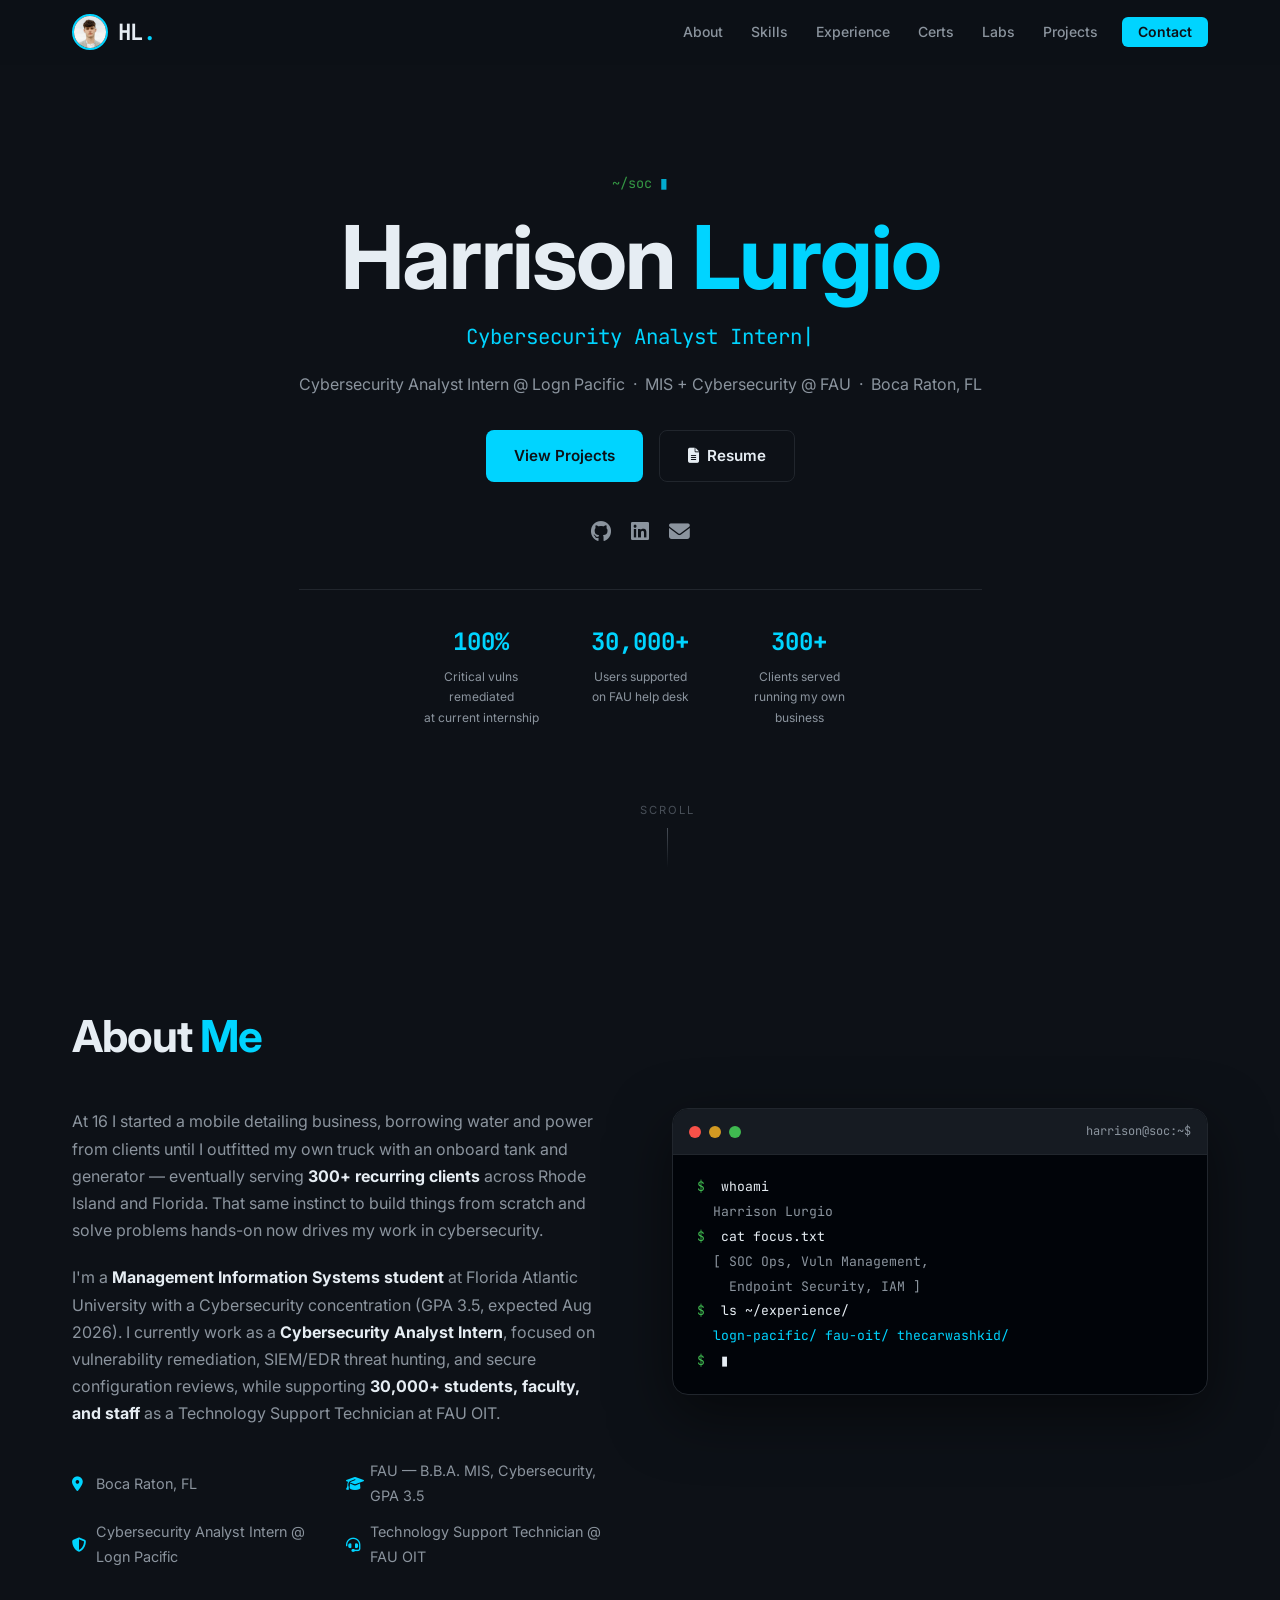
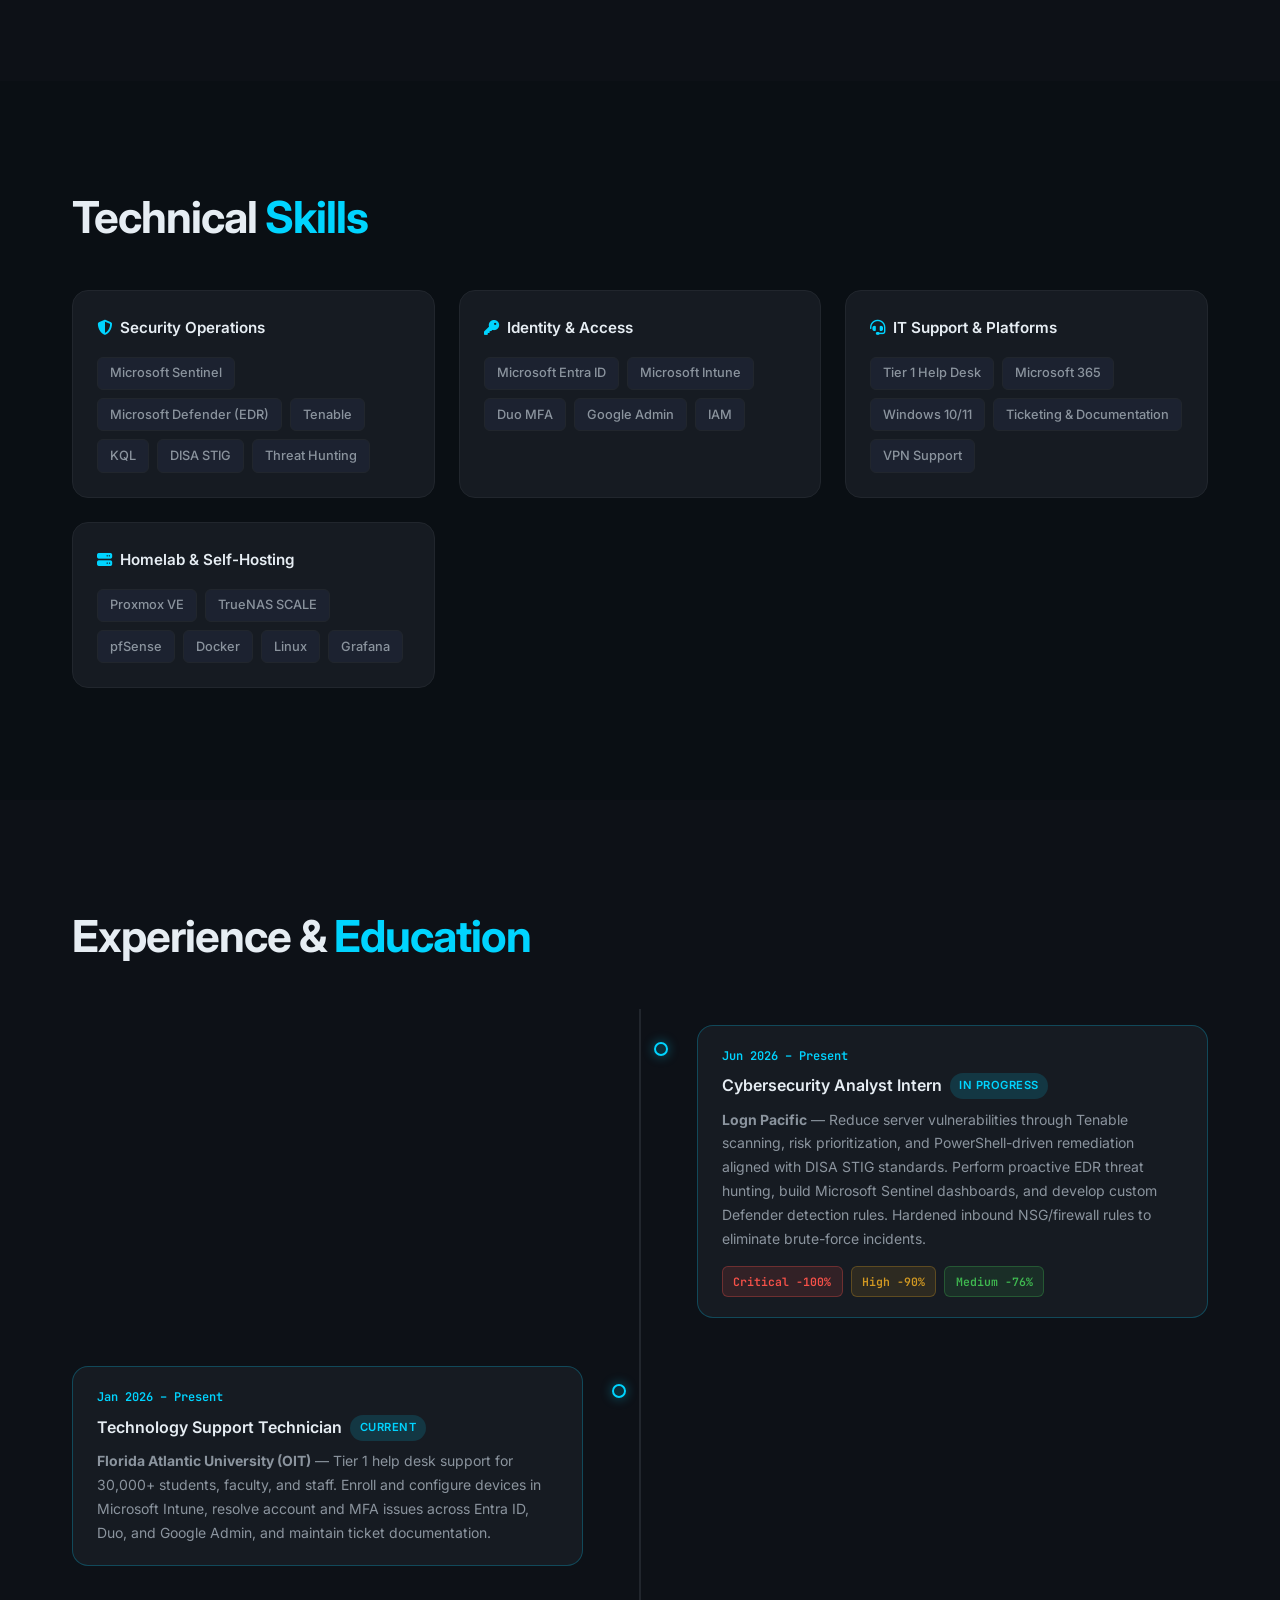
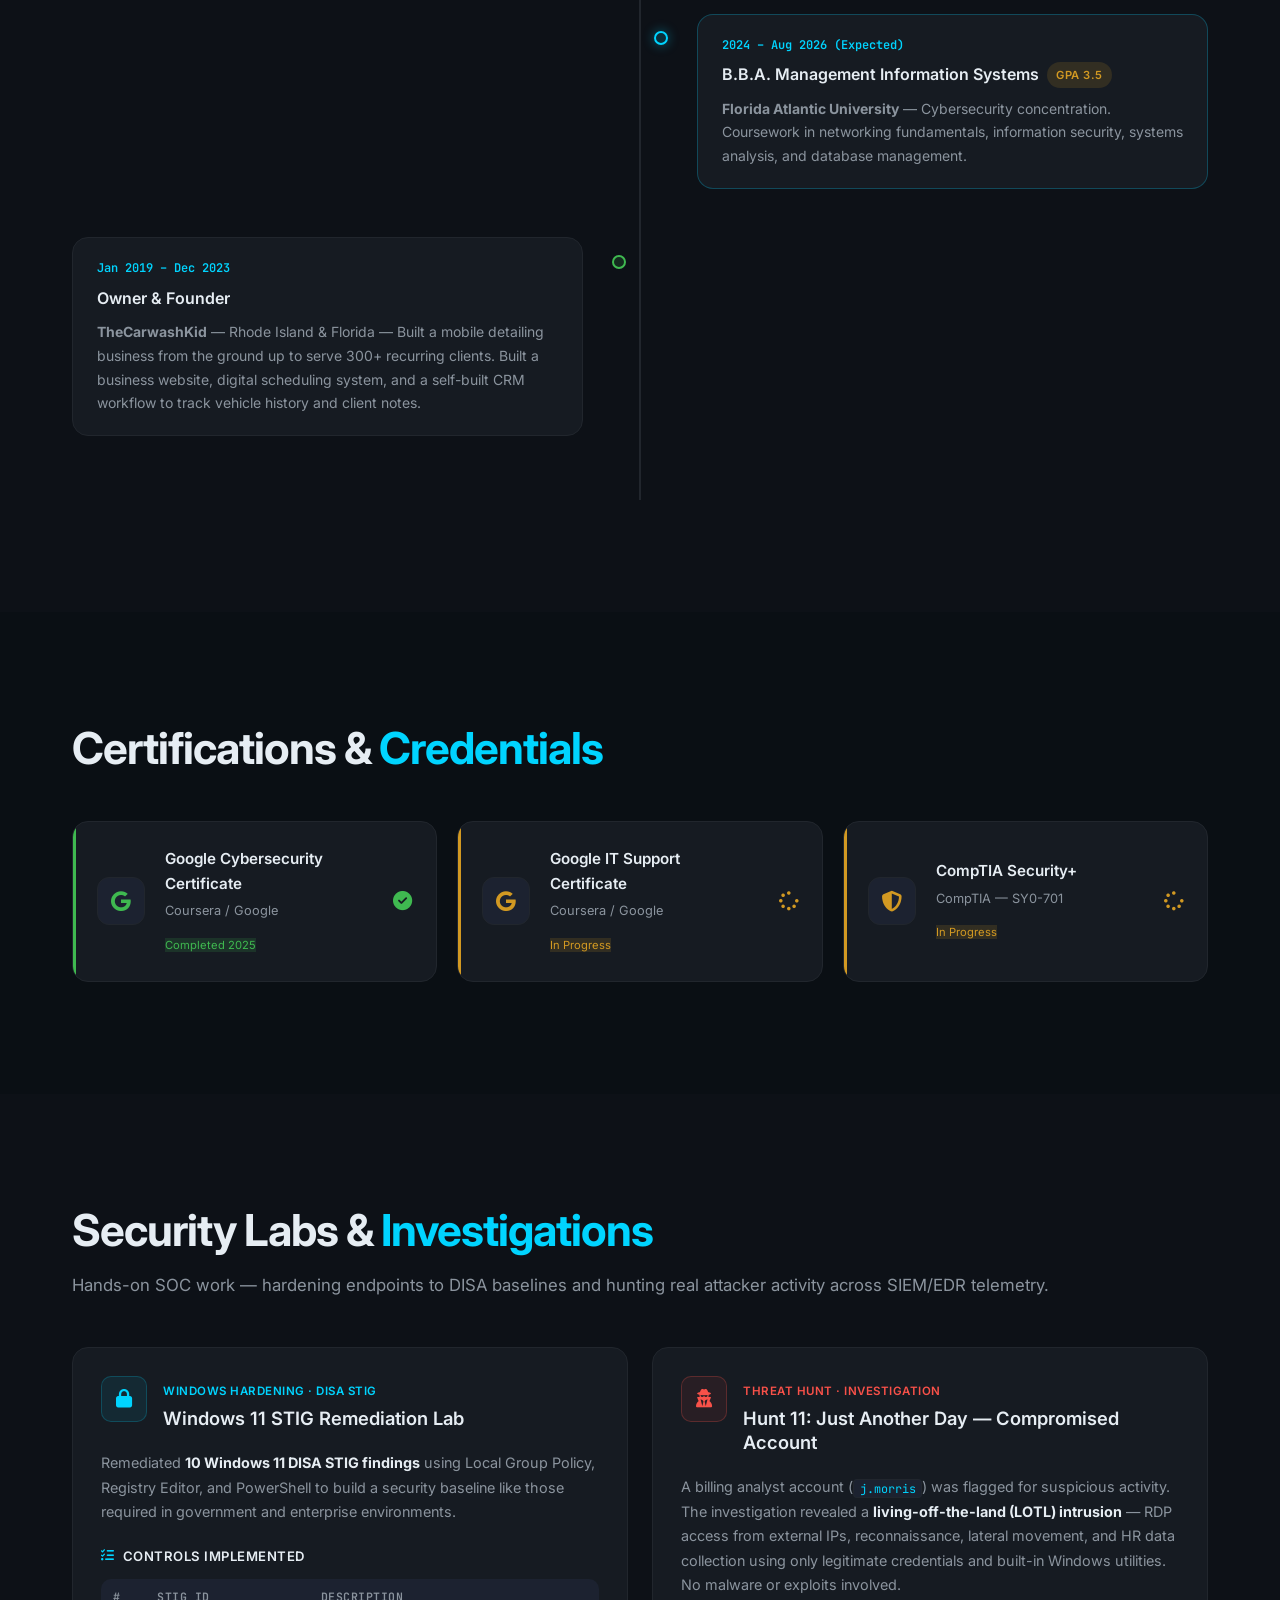
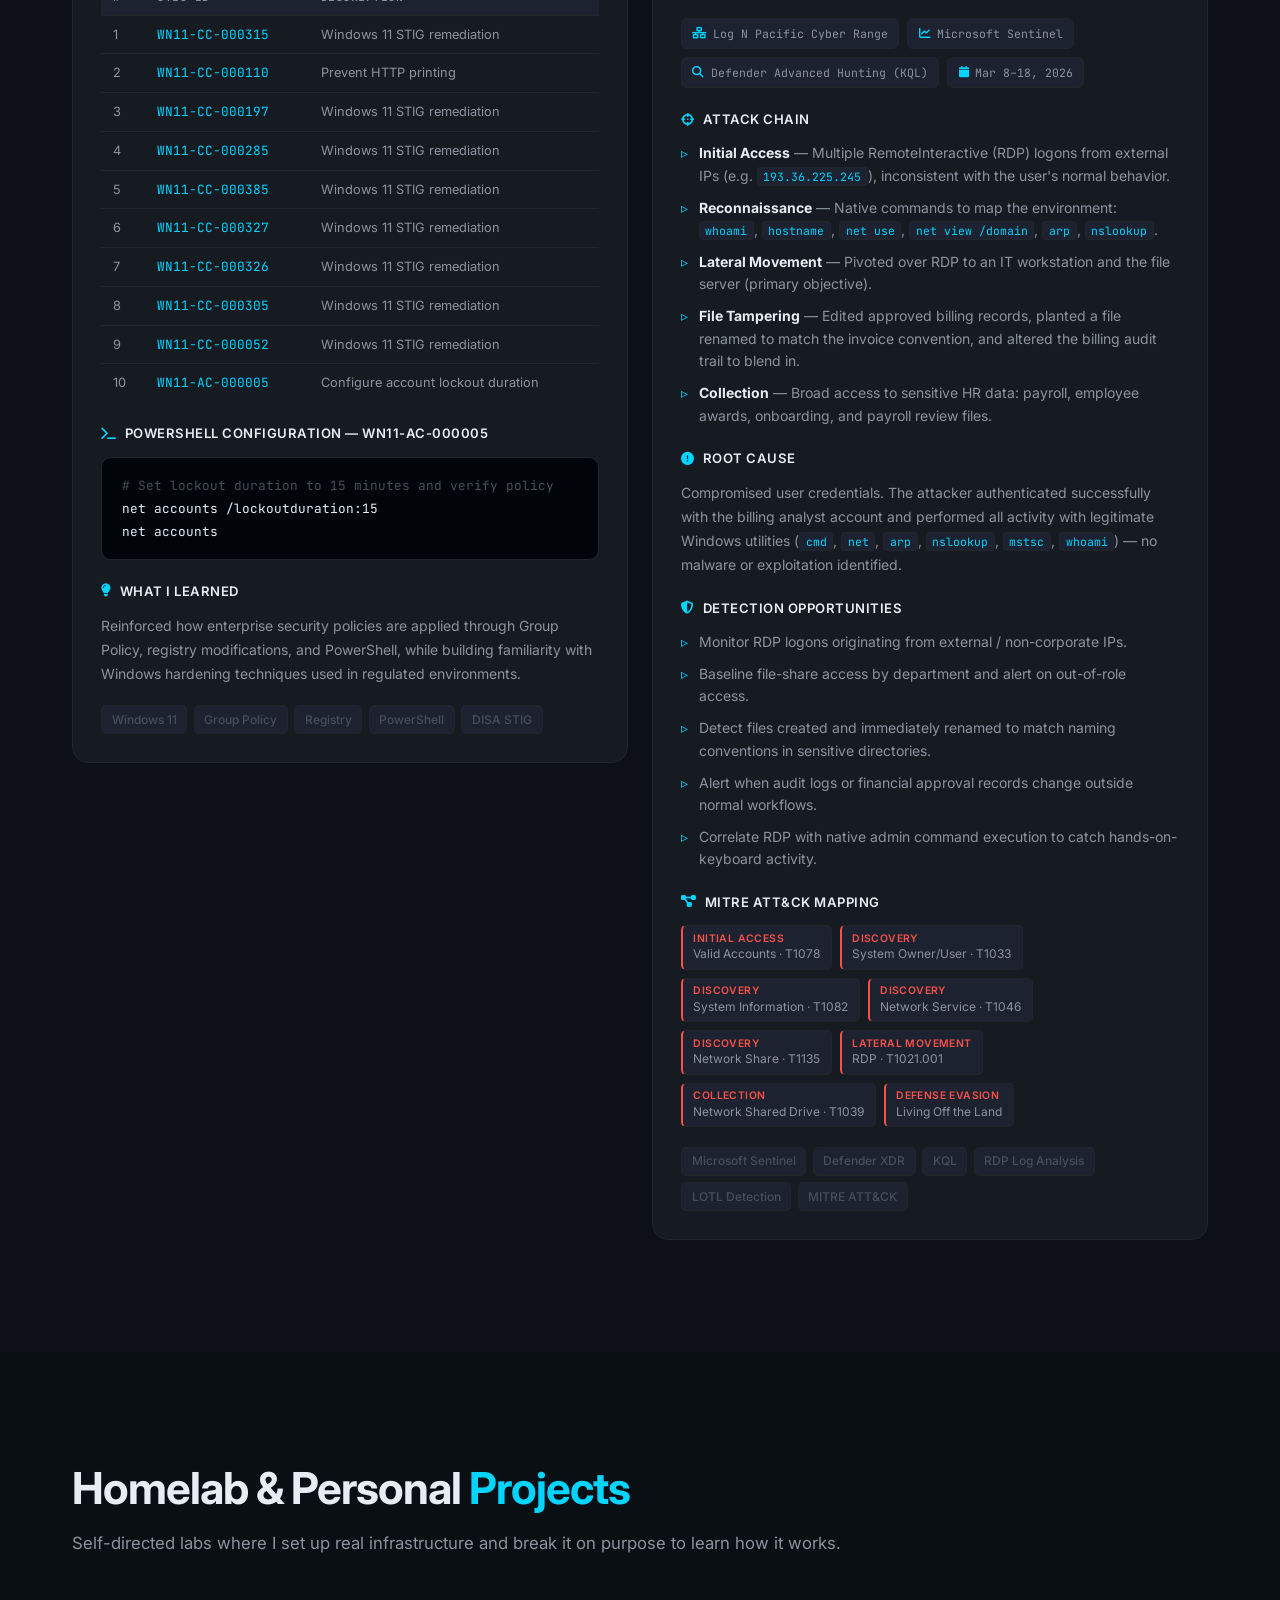
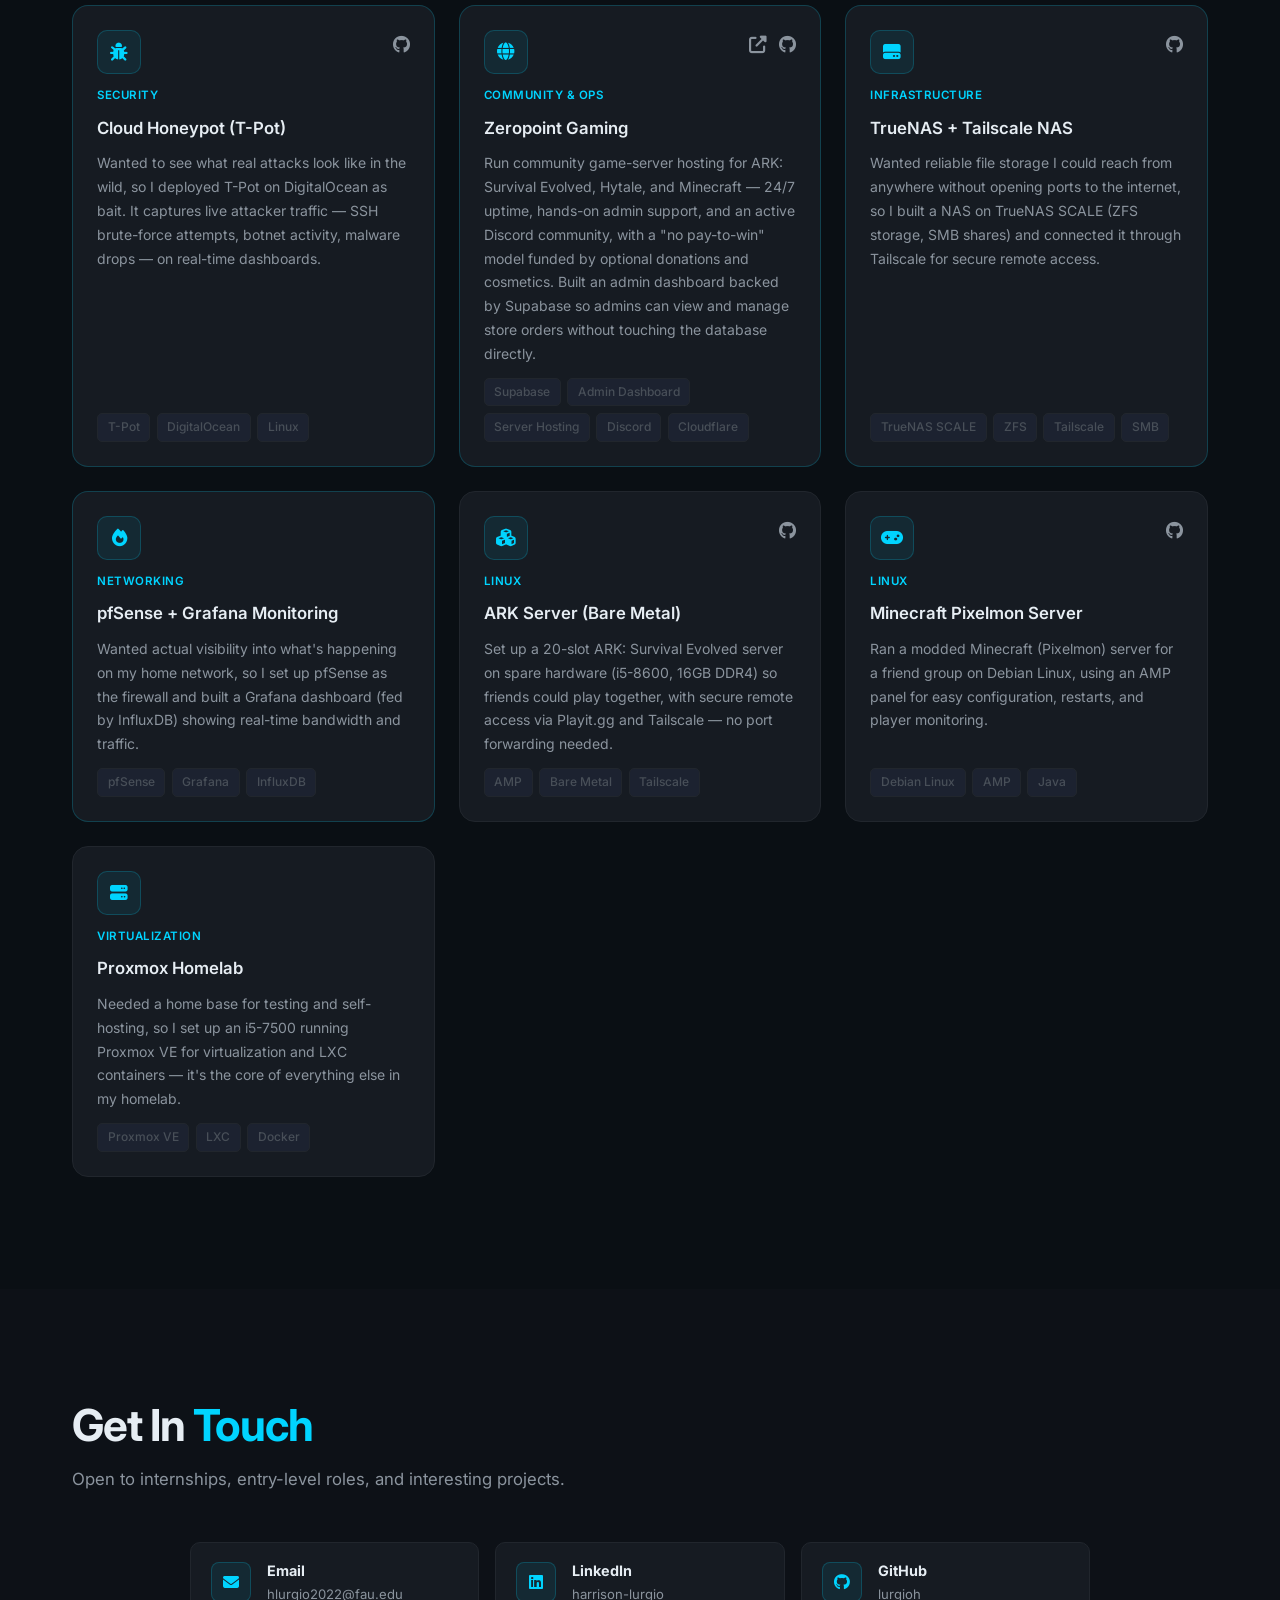
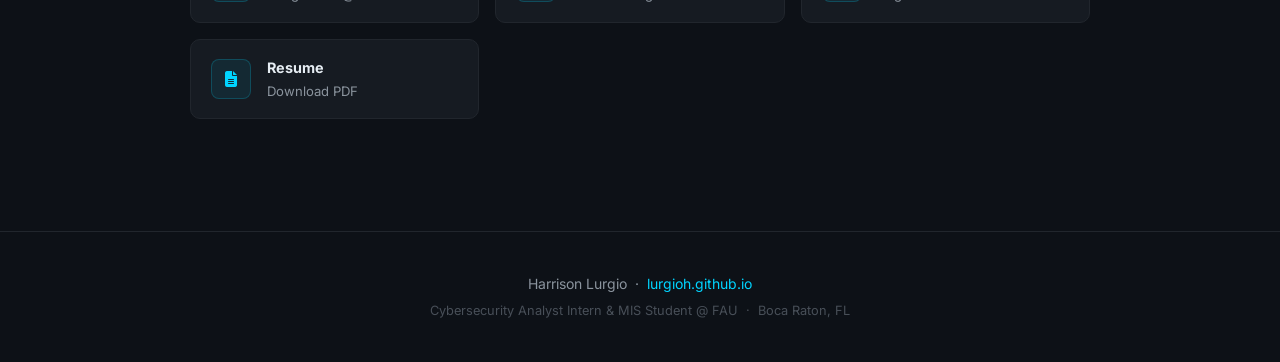
==== commit 03c1e529: "Add Security Labs & Investigations section Add Windows 11 STIG remediation lab and Hunt 11 compromis" ====
--- a/index.html
+++ b/index.html
@@ -31,6 +31,7 @@
         <li><a href="#skills">Skills</a></li>
         <li><a href="#experience">Experience</a></li>
         <li><a href="#certifications">Certs</a></li>
+        <li><a href="#labs">Labs</a></li>
         <li><a href="#projects">Projects</a></li>
         <li><a href="#contact" class="nav-cta">Contact</a></li>
       </ul>
@@ -266,8 +267,132 @@
     </div>
   </section>
 
+  <!-- SECURITY LABS & INVESTIGATIONS -->
+  <section id="labs" class="section">
+    <div class="container">
+      <h2 class="section-title">Security Labs &amp; <span class="accent">Investigations</span></h2>
+      <p class="section-sub">Hands-on SOC work — hardening endpoints to DISA baselines and hunting real attacker activity across SIEM/EDR telemetry.</p>
+      <div class="labs-grid">
+
+        <!-- Windows 11 STIG Remediation -->
+        <article class="lab-card">
+          <div class="lab-head">
+            <div class="lab-icon"><i class="fas fa-lock"></i></div>
+            <div class="lab-head-text">
+              <span class="lab-tag hardening">Windows Hardening · DISA STIG</span>
+              <h3>Windows 11 STIG Remediation Lab</h3>
+            </div>
+          </div>
+          <p class="lab-lead">Remediated <strong>10 Windows 11 DISA STIG findings</strong> using Local Group Policy, Registry Editor, and PowerShell to build a security baseline like those required in government and enterprise environments.</p>
+
+          <div class="lab-block">
+            <h4><i class="fas fa-list-check accent"></i> Controls Implemented</h4>
+            <div class="stig-table-wrap">
+              <table class="stig-table">
+                <thead><tr><th>#</th><th>STIG ID</th><th>Description</th></tr></thead>
+                <tbody>
+                  <tr><td>1</td><td>WN11-CC-000315</td><td>Windows 11 STIG remediation</td></tr>
+                  <tr><td>2</td><td>WN11-CC-000110</td><td>Prevent HTTP printing</td></tr>
+                  <tr><td>3</td><td>WN11-CC-000197</td><td>Windows 11 STIG remediation</td></tr>
+                  <tr><td>4</td><td>WN11-CC-000285</td><td>Windows 11 STIG remediation</td></tr>
+                  <tr><td>5</td><td>WN11-CC-000385</td><td>Windows 11 STIG remediation</td></tr>
+                  <tr><td>6</td><td>WN11-CC-000327</td><td>Windows 11 STIG remediation</td></tr>
+                  <tr><td>7</td><td>WN11-CC-000326</td><td>Windows 11 STIG remediation</td></tr>
+                  <tr><td>8</td><td>WN11-CC-000305</td><td>Windows 11 STIG remediation</td></tr>
+                  <tr><td>9</td><td>WN11-CC-000052</td><td>Windows 11 STIG remediation</td></tr>
+                  <tr><td>10</td><td>WN11-AC-000005</td><td>Configure account lockout duration</td></tr>
+                </tbody>
+              </table>
+            </div>
+          </div>
+
+          <div class="lab-block">
+            <h4><i class="fas fa-terminal accent"></i> PowerShell Configuration — WN11-AC-000005</h4>
+            <pre class="code-block"><code><span class="c-comment"># Set lockout duration to 15 minutes and verify policy</span>
+net accounts /lockoutduration:15
+net accounts</code></pre>
+          </div>
+
+          <div class="lab-block">
+            <h4><i class="fas fa-lightbulb accent"></i> What I Learned</h4>
+            <p>Reinforced how enterprise security policies are applied through Group Policy, registry modifications, and PowerShell, while building familiarity with Windows hardening techniques used in regulated environments.</p>
+          </div>
+
+          <div class="project-tech">
+            <span>Windows 11</span><span>Group Policy</span><span>Registry</span><span>PowerShell</span><span>DISA STIG</span>
+          </div>
+        </article>
+
+        <!-- Hunt 11: Compromised Account -->
+        <article class="lab-card">
+          <div class="lab-head">
+            <div class="lab-icon threat"><i class="fas fa-user-secret"></i></div>
+            <div class="lab-head-text">
+              <span class="lab-tag threat">Threat Hunt · Investigation</span>
+              <h3>Hunt 11: Just Another Day — Compromised Account</h3>
+            </div>
+          </div>
+          <p class="lab-lead">A billing analyst account (<code>j.morris</code>) was flagged for suspicious activity. The investigation revealed a <strong>living-off-the-land (LOTL) intrusion</strong> — RDP access from external IPs, reconnaissance, lateral movement, and HR data collection using only legitimate credentials and built-in Windows utilities. No malware or exploits involved.</p>
+
+          <div class="lab-meta-row">
+            <span class="lab-pill"><i class="fas fa-network-wired"></i> Log N Pacific Cyber Range</span>
+            <span class="lab-pill"><i class="fas fa-chart-line"></i> Microsoft Sentinel</span>
+            <span class="lab-pill"><i class="fas fa-magnifying-glass"></i> Defender Advanced Hunting (KQL)</span>
+            <span class="lab-pill"><i class="fas fa-calendar"></i> Mar 8–18, 2026</span>
+          </div>
+
+          <div class="lab-block">
+            <h4><i class="fas fa-crosshairs accent"></i> Attack Chain</h4>
+            <ul class="lab-list">
+              <li><strong>Initial Access</strong> — Multiple RemoteInteractive (RDP) logons from external IPs (e.g. <code>193.36.225.245</code>), inconsistent with the user's normal behavior.</li>
+              <li><strong>Reconnaissance</strong> — Native commands to map the environment: <code>whoami</code>, <code>hostname</code>, <code>net use</code>, <code>net view /domain</code>, <code>arp</code>, <code>nslookup</code>.</li>
+              <li><strong>Lateral Movement</strong> — Pivoted over RDP to an IT workstation and the file server (primary objective).</li>
+              <li><strong>File Tampering</strong> — Edited approved billing records, planted a file renamed to match the invoice convention, and altered the billing audit trail to blend in.</li>
+              <li><strong>Collection</strong> — Broad access to sensitive HR data: payroll, employee awards, onboarding, and payroll review files.</li>
+            </ul>
+          </div>
+
+          <div class="lab-block">
+            <h4><i class="fas fa-circle-exclamation accent"></i> Root Cause</h4>
+            <p>Compromised user credentials. The attacker authenticated successfully with the billing analyst account and performed all activity with legitimate Windows utilities (<code>cmd</code>, <code>net</code>, <code>arp</code>, <code>nslookup</code>, <code>mstsc</code>, <code>whoami</code>) — no malware or exploitation identified.</p>
+          </div>
+
+          <div class="lab-block">
+            <h4><i class="fas fa-shield-halved accent"></i> Detection Opportunities</h4>
+            <ul class="lab-list">
+              <li>Monitor RDP logons originating from external / non-corporate IPs.</li>
+              <li>Baseline file-share access by department and alert on out-of-role access.</li>
+              <li>Detect files created and immediately renamed to match naming conventions in sensitive directories.</li>
+              <li>Alert when audit logs or financial approval records change outside normal workflows.</li>
+              <li>Correlate RDP with native admin command execution to catch hands-on-keyboard activity.</li>
+            </ul>
+          </div>
+
+          <div class="lab-block">
+            <h4><i class="fas fa-diagram-project accent"></i> MITRE ATT&amp;CK Mapping</h4>
+            <div class="attack-grid">
+              <span class="attack-chip"><em>Initial Access</em> Valid Accounts · T1078</span>
+              <span class="attack-chip"><em>Discovery</em> System Owner/User · T1033</span>
+              <span class="attack-chip"><em>Discovery</em> System Information · T1082</span>
+              <span class="attack-chip"><em>Discovery</em> Network Service · T1046</span>
+              <span class="attack-chip"><em>Discovery</em> Network Share · T1135</span>
+              <span class="attack-chip"><em>Lateral Movement</em> RDP · T1021.001</span>
+              <span class="attack-chip"><em>Collection</em> Network Shared Drive · T1039</span>
+              <span class="attack-chip"><em>Defense Evasion</em> Living Off the Land</span>
+            </div>
+          </div>
+
+          <div class="project-tech">
+            <span>Microsoft Sentinel</span><span>Defender XDR</span><span>KQL</span><span>RDP Log Analysis</span><span>LOTL Detection</span><span>MITRE ATT&amp;CK</span>
+          </div>
+        </article>
+
+      </div>
+    </div>
+  </section>
+
   <!-- PROJECTS -->
-  <section id="projects" class="section">
+  <section id="projects" class="section section-alt">
     <div class="container">
       <h2 class="section-title">Homelab &amp; Personal <span class="accent">Projects</span></h2>
       <p class="section-sub">Self-directed labs where I set up real infrastructure and break it on purpose to learn how it works.</p>
@@ -378,7 +503,7 @@
   </section>
 
   <!-- CONTACT -->
-  <section id="contact" class="section section-alt">
+  <section id="contact" class="section">
     <div class="container">
       <h2 class="section-title">Get In <span class="accent">Touch</span></h2>
       <p class="section-sub">Open to internships, entry-level roles, and interesting projects.</p>
--- a/style.css
+++ b/style.css
@@ -487,6 +487,132 @@
 }
 
 /* ============================================================
+   SECURITY LABS & INVESTIGATIONS
+   ============================================================ */
+.labs-grid {
+  display: grid; grid-template-columns: repeat(2, 1fr); gap: 1.5rem;
+  align-items: start;
+}
+.lab-card {
+  background: var(--surface); border: 1px solid var(--border);
+  border-radius: var(--radius-lg); padding: 1.75rem;
+  display: flex; flex-direction: column; gap: 1.25rem;
+  transition: border-color var(--trans), transform var(--trans), box-shadow var(--trans);
+}
+.lab-card:hover {
+  border-color: var(--accent); transform: translateY(-4px);
+  box-shadow: 0 12px 40px rgba(0,212,255,0.08);
+}
+
+.lab-head { display: flex; align-items: flex-start; gap: 1rem; }
+.lab-icon {
+  width: 46px; height: 46px; border-radius: 10px; flex-shrink: 0;
+  background: rgba(0,212,255,0.08); border: 1px solid rgba(0,212,255,0.2);
+  display: flex; align-items: center; justify-content: center;
+  font-size: 1.15rem; color: var(--accent);
+}
+.lab-icon.threat {
+  background: rgba(248,81,73,0.08); border-color: rgba(248,81,73,0.25);
+  color: var(--red);
+}
+.lab-head-text h3 { font-size: 1.15rem; font-weight: 600; line-height: 1.3; }
+.lab-tag {
+  display: inline-block; font-size: 0.72rem; font-weight: 600;
+  text-transform: uppercase; letter-spacing: 0.5px;
+  margin-bottom: 0.35rem;
+}
+.lab-tag.hardening { color: var(--accent); }
+.lab-tag.threat    { color: var(--red); }
+
+.lab-lead { color: var(--text-muted); font-size: 0.9rem; }
+.lab-lead strong { color: var(--text); }
+.lab-lead code, .lab-list code, .lab-block p code {
+  font-family: 'JetBrains Mono', monospace; font-size: 0.82em;
+  background: var(--surface2); border: 1px solid var(--border);
+  color: var(--accent); padding: 0.05rem 0.35rem; border-radius: 4px;
+}
+
+.lab-block h4 {
+  font-size: 0.82rem; font-weight: 600; color: var(--text);
+  text-transform: uppercase; letter-spacing: 0.5px;
+  margin-bottom: 0.75rem; display: flex; align-items: center; gap: 0.5rem;
+}
+.lab-block > p { color: var(--text-muted); font-size: 0.875rem; }
+
+.lab-list {
+  list-style: none; display: flex; flex-direction: column; gap: 0.6rem;
+}
+.lab-list li {
+  color: var(--text-muted); font-size: 0.875rem; line-height: 1.6;
+  padding-left: 1.1rem; position: relative;
+}
+.lab-list li::before {
+  content: '▹'; position: absolute; left: 0; color: var(--accent);
+}
+.lab-list strong { color: var(--text); }
+
+.lab-meta-row { display: flex; flex-wrap: wrap; gap: 0.5rem; }
+.lab-pill {
+  font-family: 'JetBrains Mono', monospace;
+  font-size: 0.72rem; color: var(--text-muted);
+  background: var(--surface2); border: 1px solid var(--border);
+  padding: 0.3rem 0.65rem; border-radius: 6px;
+  display: inline-flex; align-items: center; gap: 0.4rem;
+}
+.lab-pill i { color: var(--accent); }
+
+/* STIG table */
+.stig-table-wrap { overflow-x: auto; border-radius: var(--radius); }
+.stig-table {
+  width: 100%; border-collapse: collapse;
+  font-size: 0.8rem;
+}
+.stig-table th, .stig-table td {
+  text-align: left; padding: 0.5rem 0.75rem;
+  border-bottom: 1px solid var(--border);
+}
+.stig-table thead th {
+  font-family: 'JetBrains Mono', monospace;
+  font-size: 0.72rem; text-transform: uppercase; letter-spacing: 0.5px;
+  color: var(--text-muted); font-weight: 600;
+  background: var(--surface2);
+}
+.stig-table tbody td { color: var(--text-muted); }
+.stig-table tbody td:nth-child(2) {
+  font-family: 'JetBrains Mono', monospace; color: var(--accent);
+  white-space: nowrap;
+}
+.stig-table tbody tr:last-child td { border-bottom: none; }
+.stig-table tbody tr:hover td { background: rgba(0,212,255,0.04); }
+
+/* Code block */
+.code-block {
+  background: #010409; border: 1px solid var(--border);
+  border-radius: var(--radius); padding: 1rem 1.25rem;
+  overflow-x: auto;
+}
+.code-block code {
+  font-family: 'JetBrains Mono', monospace; font-size: 0.8rem;
+  color: var(--text); line-height: 1.8; display: block;
+  white-space: pre;
+}
+.code-block .c-comment { color: var(--text-dim); }
+
+/* MITRE ATT&CK chips */
+.attack-grid { display: flex; flex-wrap: wrap; gap: 0.5rem; }
+.attack-chip {
+  font-size: 0.75rem; color: var(--text-muted);
+  background: var(--surface2); border: 1px solid var(--border);
+  border-left: 2px solid var(--red);
+  padding: 0.35rem 0.65rem; border-radius: 5px;
+  display: inline-flex; flex-direction: column; line-height: 1.4;
+}
+.attack-chip em {
+  font-style: normal; font-size: 0.65rem; text-transform: uppercase;
+  letter-spacing: 0.4px; color: var(--red); font-weight: 600;
+}
+
+/* ============================================================
    WRITE-UPS
    ============================================================ */
 .writeups-grid {
@@ -630,6 +756,7 @@
    ============================================================ */
 @media (max-width: 1024px) {
   .projects-grid { grid-template-columns: repeat(2, 1fr); }
+  .labs-grid     { grid-template-columns: 1fr; }
   .about-grid    { grid-template-columns: 1fr; }
   .contact-grid  { grid-template-columns: 1fr; gap: 2rem; }
   .stats-grid    { grid-template-columns: 1fr; }
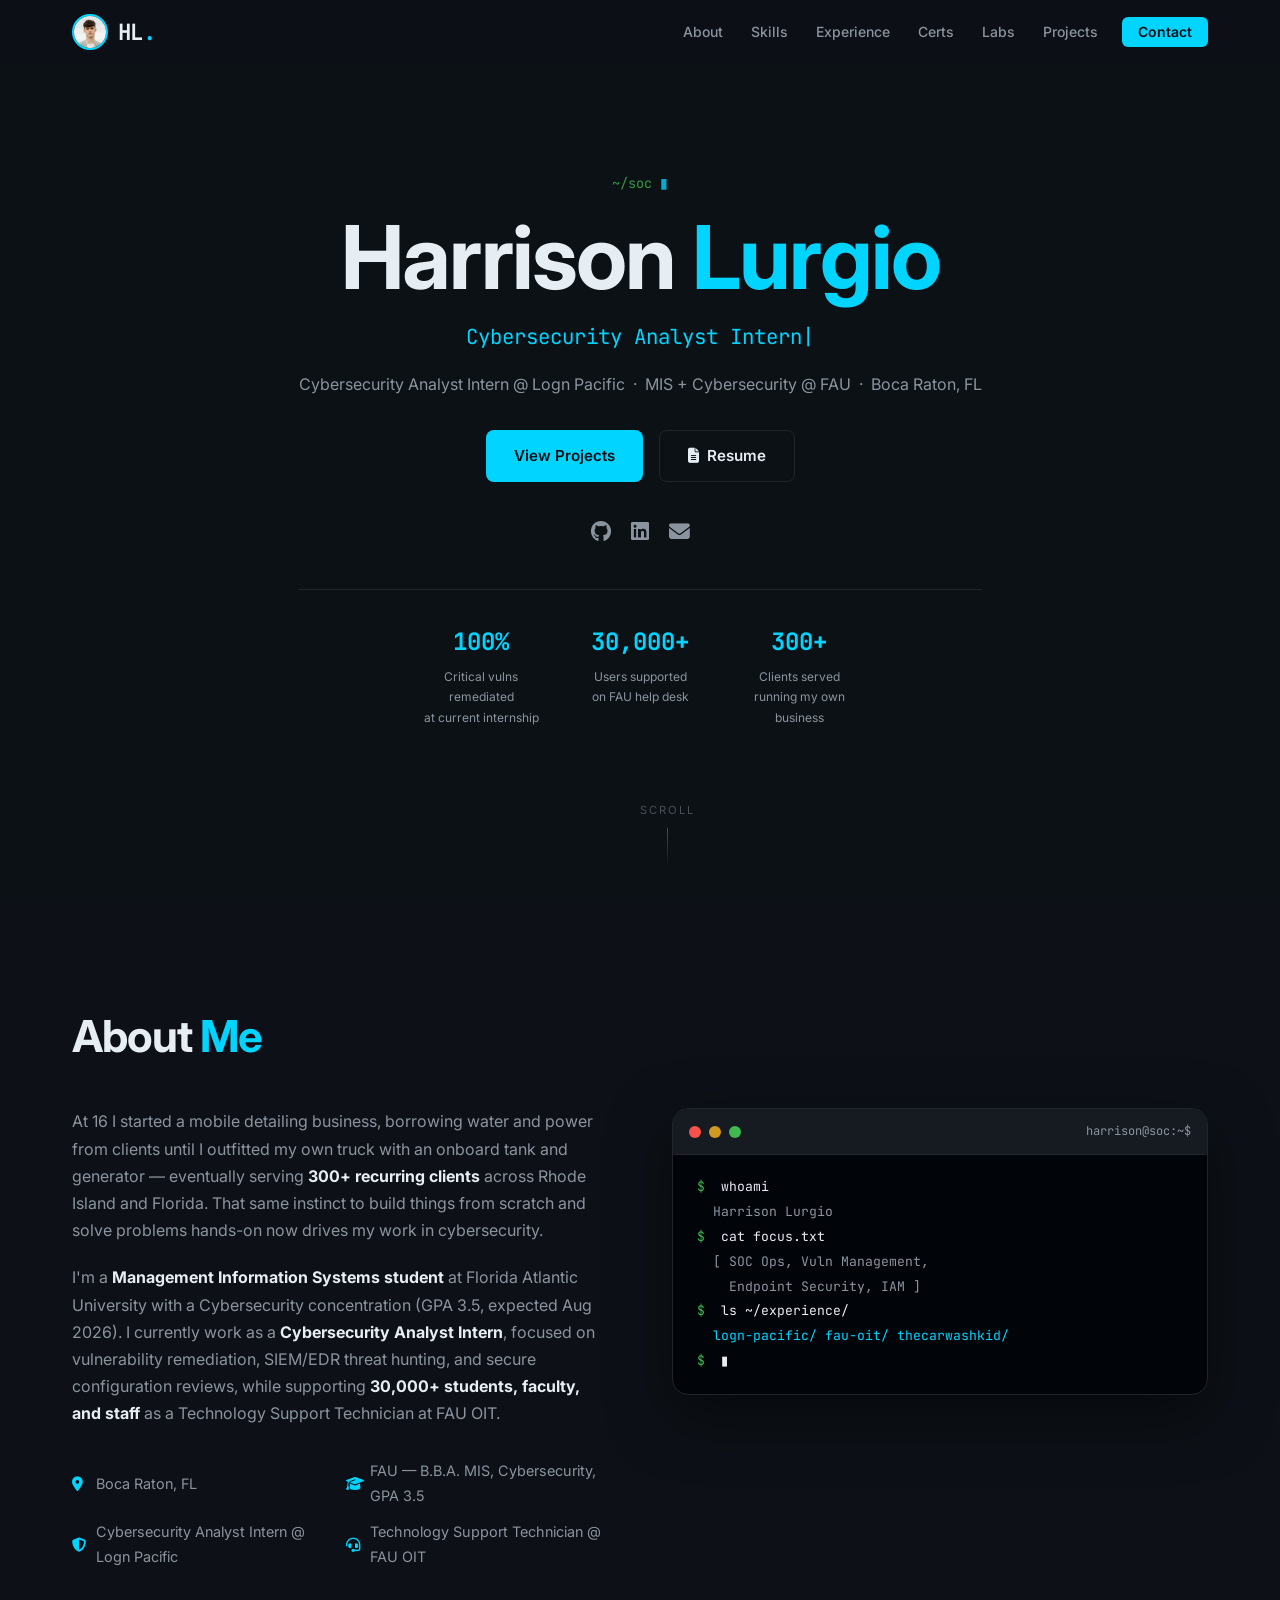
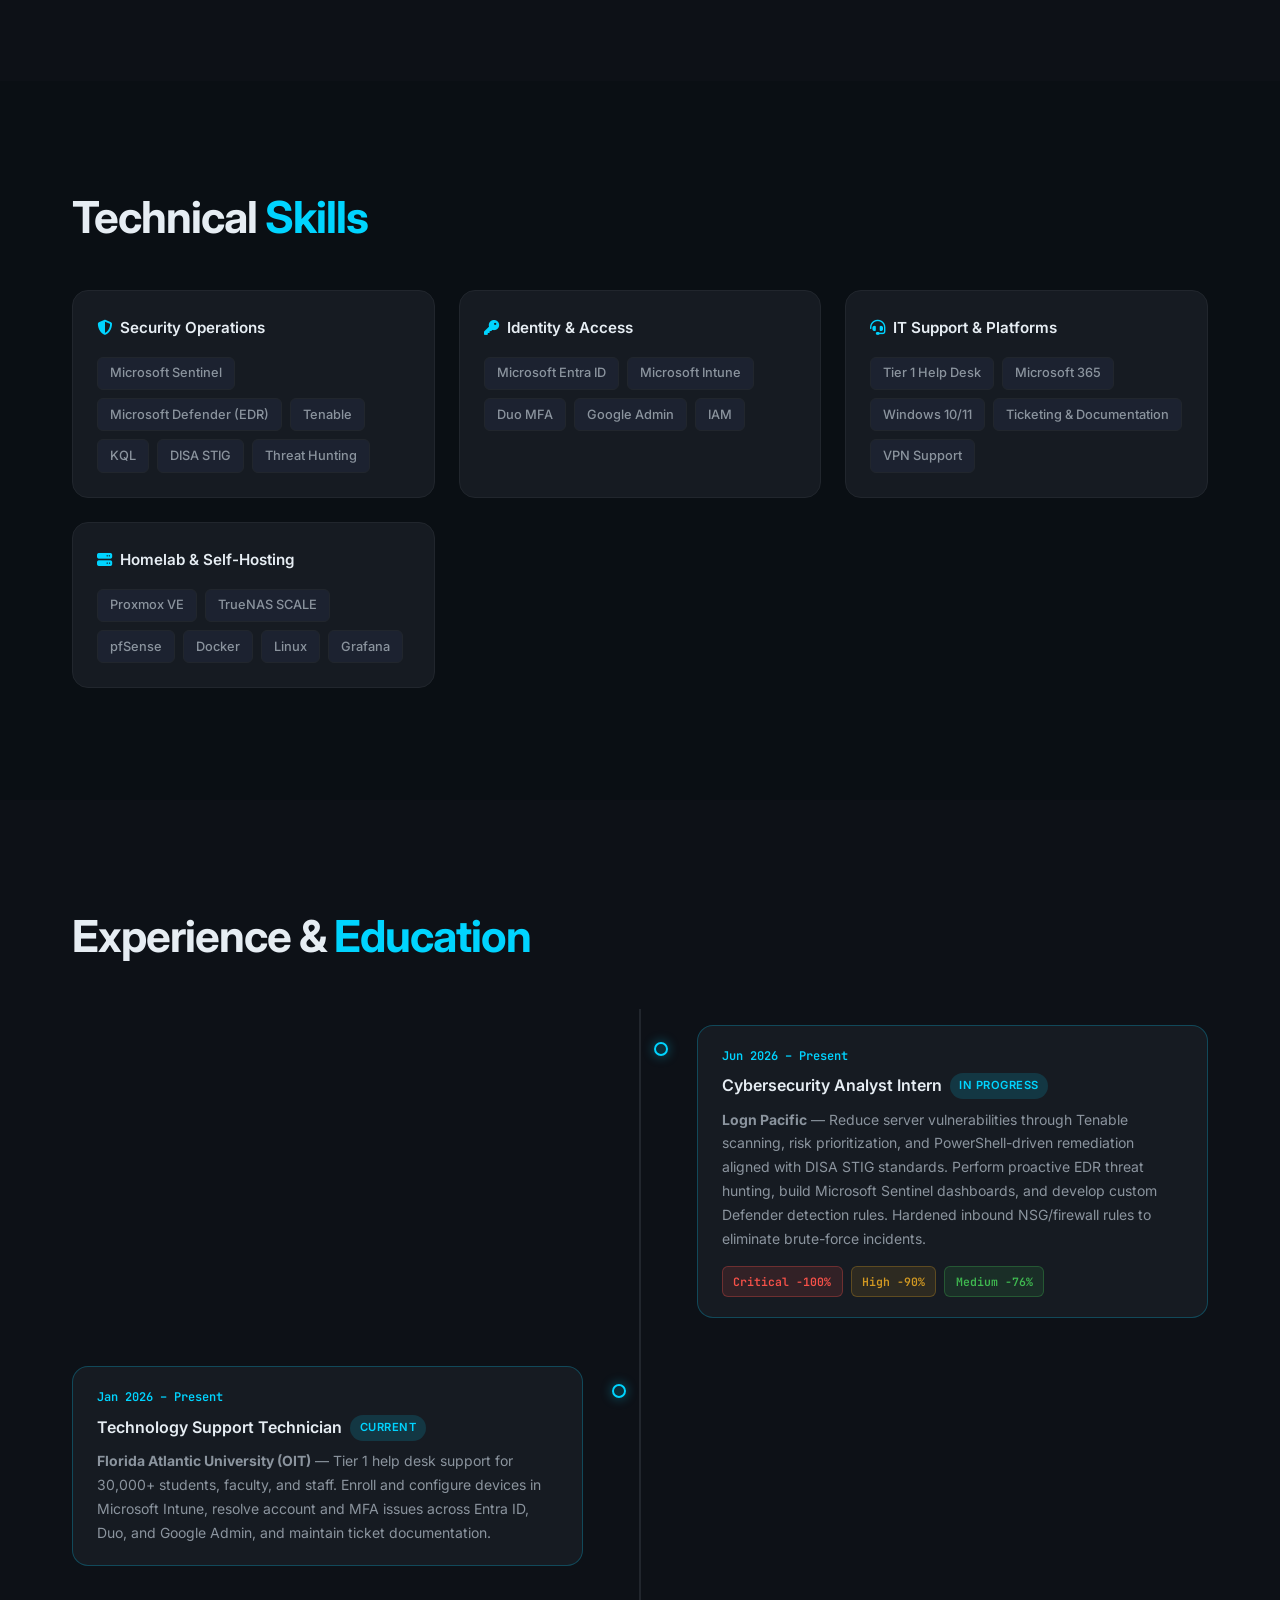
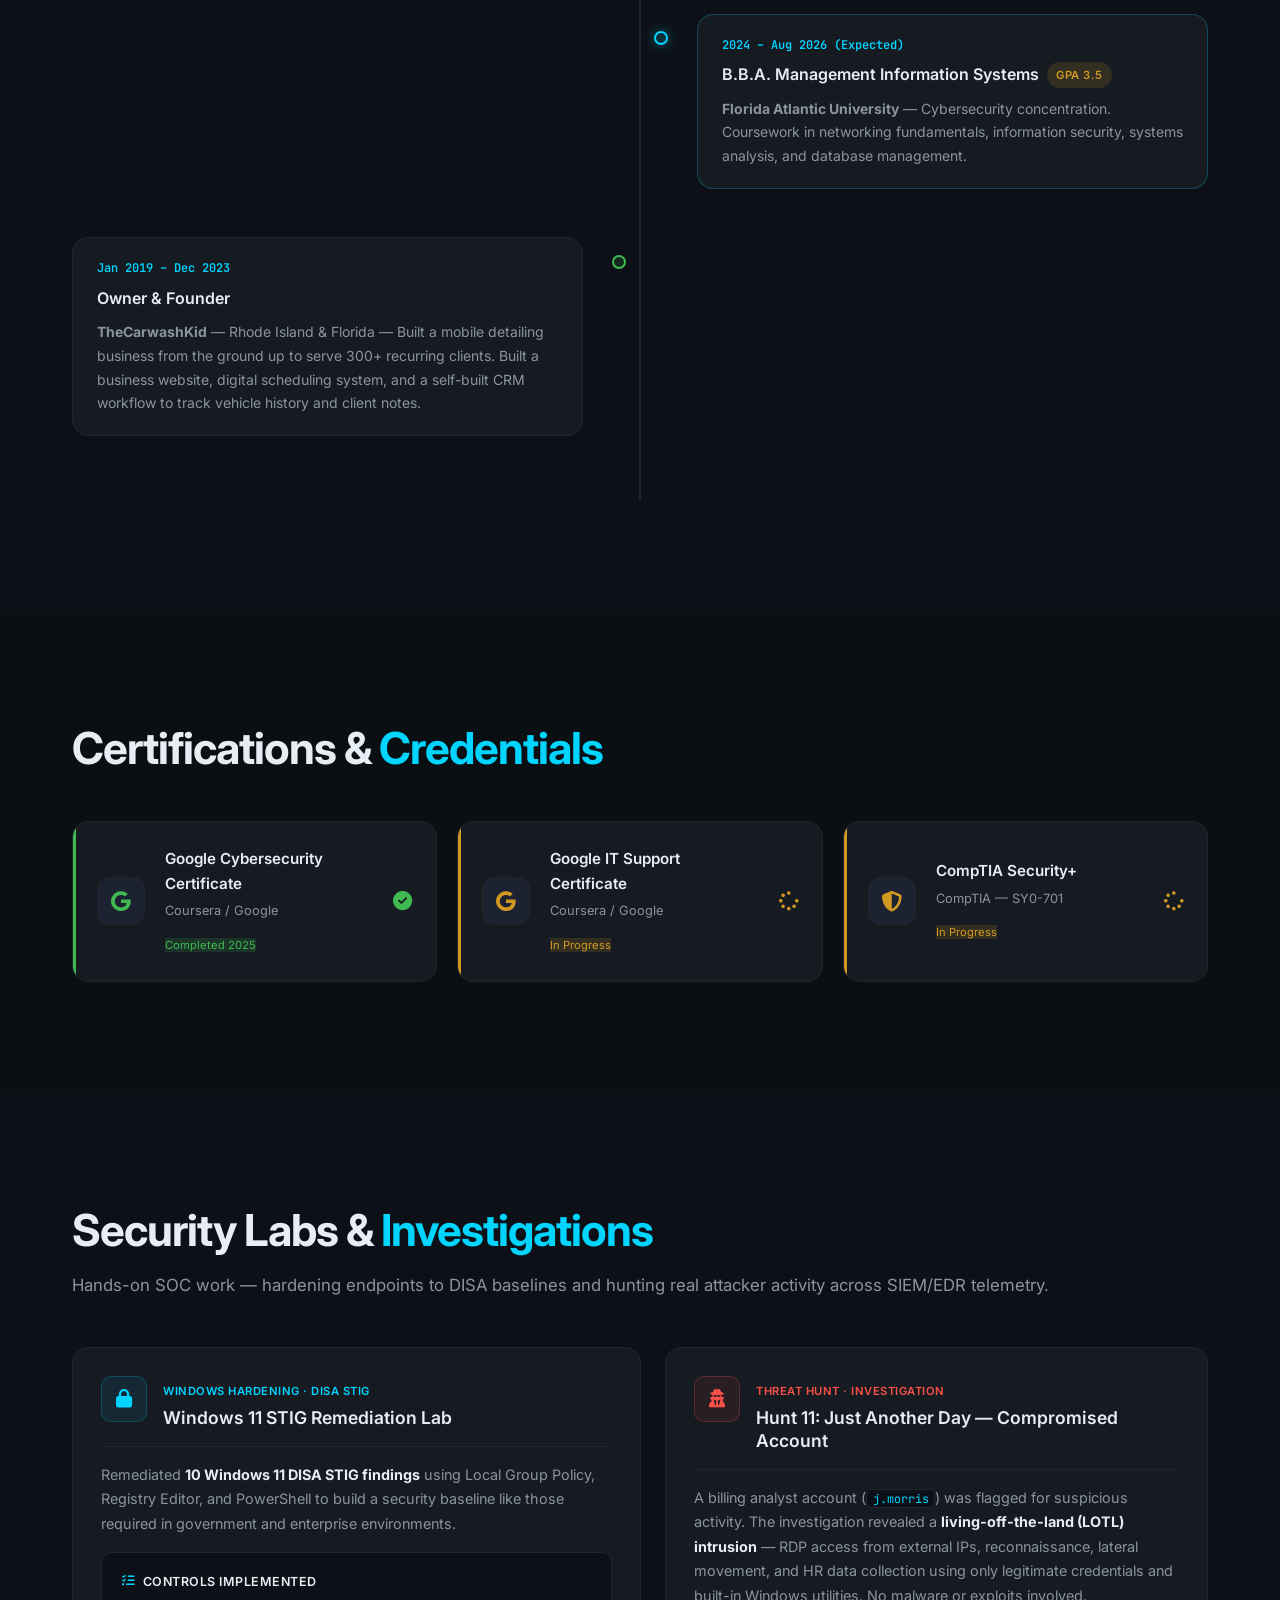
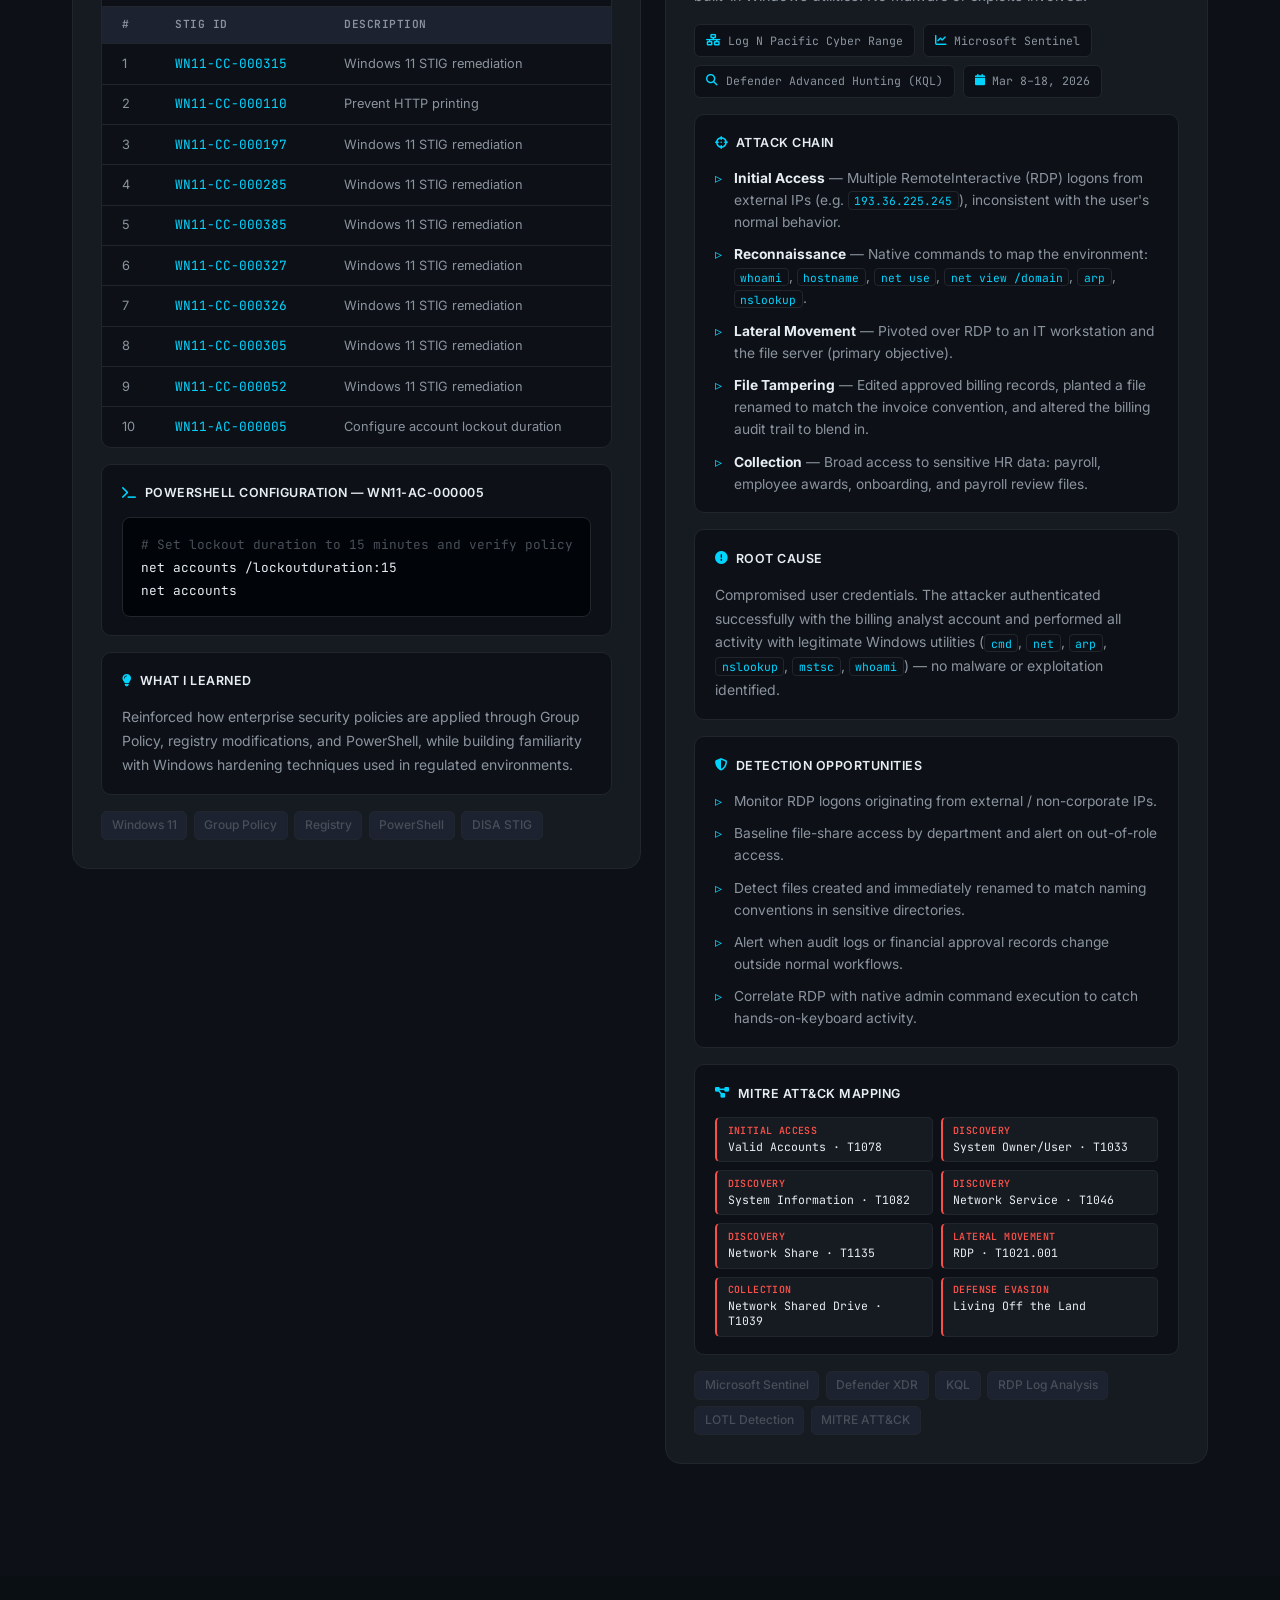
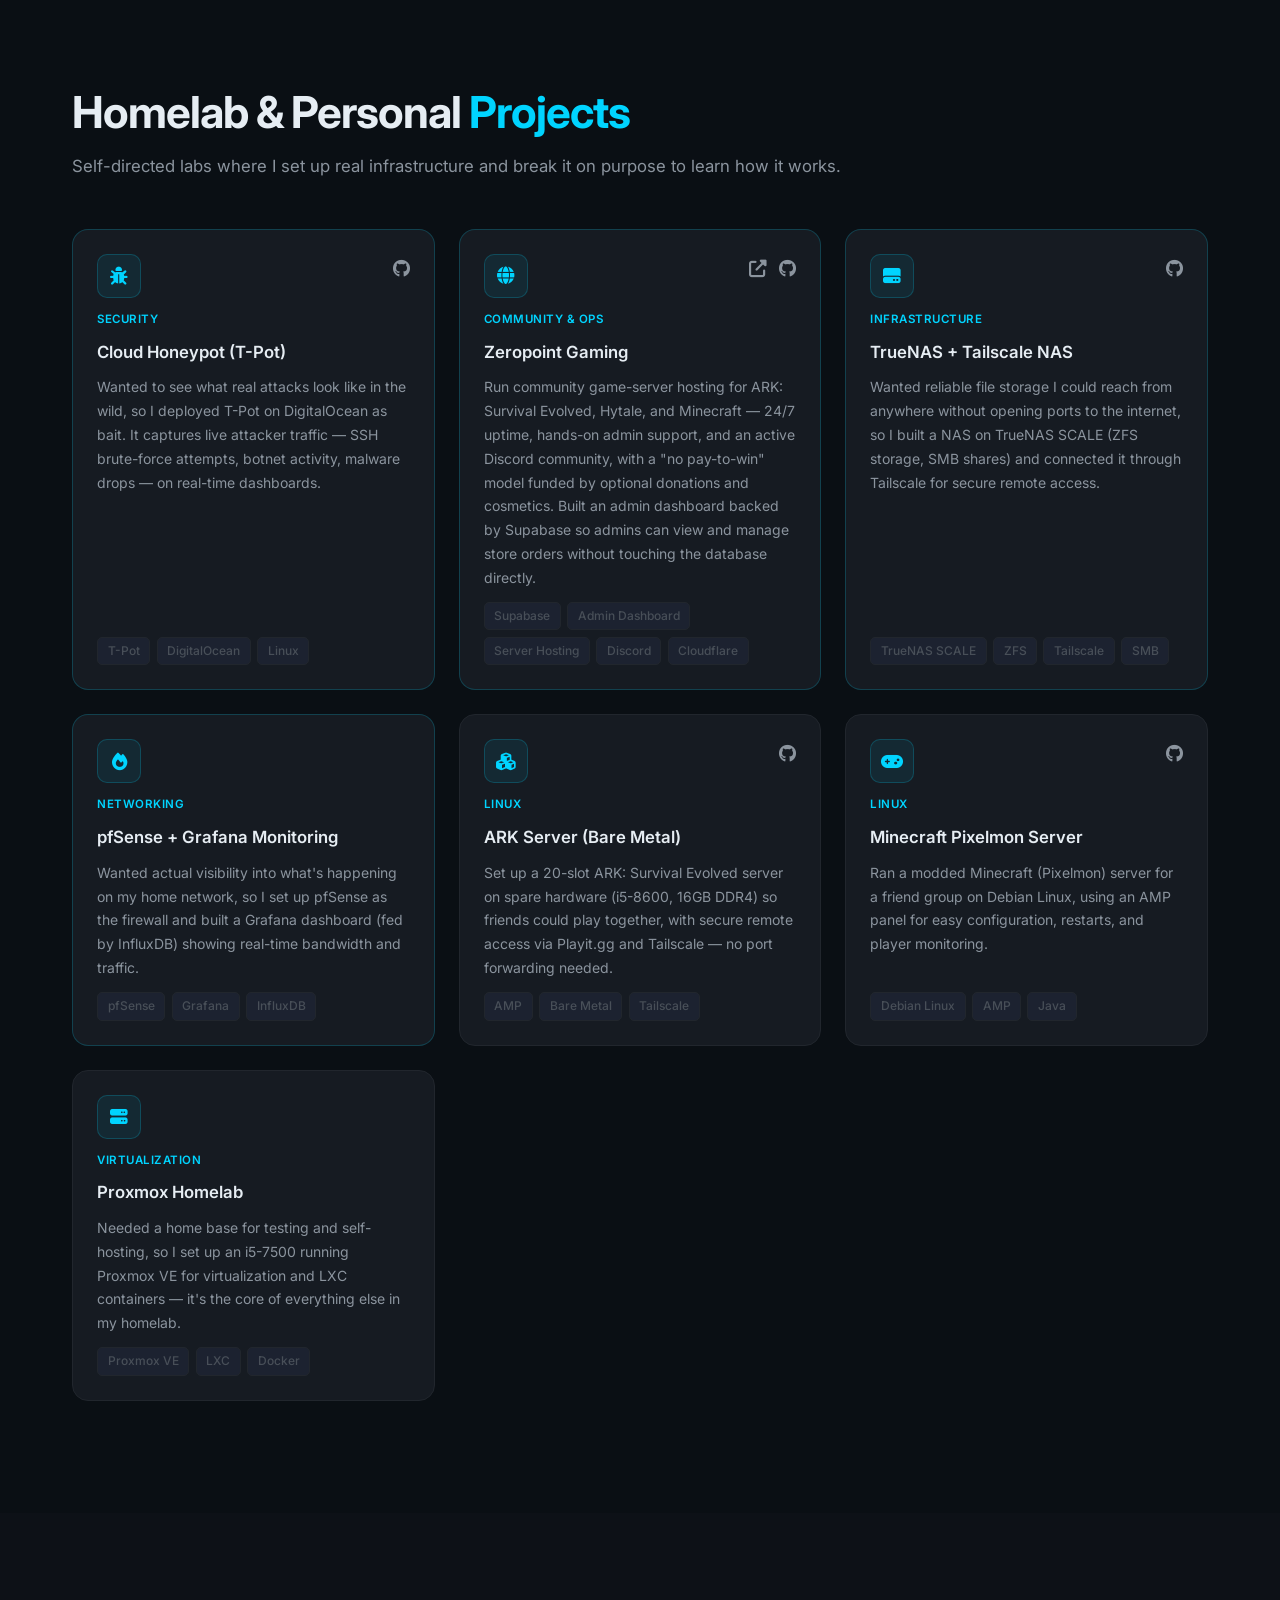
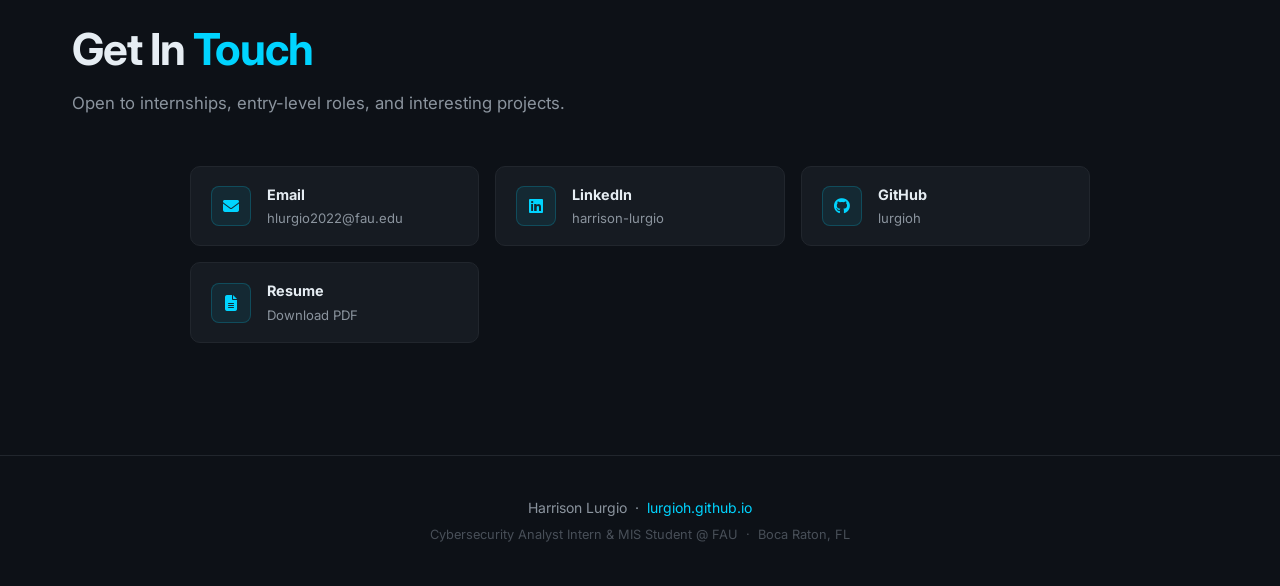
==== commit 3670693d: "Refine Labs section — boxed sub-sections for cleaner layout Wrap each lab sub-section in its own bor" ====
--- a/index.html
+++ b/index.html
@@ -285,7 +285,7 @@
           </div>
           <p class="lab-lead">Remediated <strong>10 Windows 11 DISA STIG findings</strong> using Local Group Policy, Registry Editor, and PowerShell to build a security baseline like those required in government and enterprise environments.</p>
 
-          <div class="lab-block">
+          <div class="lab-block lab-block--flush">
             <h4><i class="fas fa-list-check accent"></i> Controls Implemented</h4>
             <div class="stig-table-wrap">
               <table class="stig-table">
--- a/style.css
+++ b/style.css
@@ -496,7 +496,7 @@
 .lab-card {
   background: var(--surface); border: 1px solid var(--border);
   border-radius: var(--radius-lg); padding: 1.75rem;
-  display: flex; flex-direction: column; gap: 1.25rem;
+  display: flex; flex-direction: column; gap: 1rem;
   transition: border-color var(--trans), transform var(--trans), box-shadow var(--trans);
 }
 .lab-card:hover {
@@ -504,7 +504,11 @@
   box-shadow: 0 12px 40px rgba(0,212,255,0.08);
 }
 
-.lab-head { display: flex; align-items: flex-start; gap: 1rem; }
+/* Header */
+.lab-head {
+  display: flex; align-items: flex-start; gap: 1rem;
+  padding-bottom: 1rem; border-bottom: 1px solid var(--border);
+}
 .lab-icon {
   width: 46px; height: 46px; border-radius: 10px; flex-shrink: 0;
   background: rgba(0,212,255,0.08); border: 1px solid rgba(0,212,255,0.2);
@@ -515,9 +519,9 @@
   background: rgba(248,81,73,0.08); border-color: rgba(248,81,73,0.25);
   color: var(--red);
 }
-.lab-head-text h3 { font-size: 1.15rem; font-weight: 600; line-height: 1.3; }
+.lab-head-text h3 { font-size: 1.1rem; font-weight: 600; line-height: 1.3; }
 .lab-tag {
-  display: inline-block; font-size: 0.72rem; font-weight: 600;
+  display: inline-block; font-size: 0.7rem; font-weight: 600;
   text-transform: uppercase; letter-spacing: 0.5px;
   margin-bottom: 0.35rem;
 }
@@ -528,67 +532,75 @@
 .lab-lead strong { color: var(--text); }
 .lab-lead code, .lab-list code, .lab-block p code {
   font-family: 'JetBrains Mono', monospace; font-size: 0.82em;
-  background: var(--surface2); border: 1px solid var(--border);
+  background: var(--bg); border: 1px solid var(--border);
   color: var(--accent); padding: 0.05rem 0.35rem; border-radius: 4px;
 }
 
+/* Each section is its own neat inner box */
+.lab-block {
+  background: var(--bg); border: 1px solid var(--border);
+  border-radius: var(--radius); padding: 1.1rem 1.25rem;
+}
 .lab-block h4 {
-  font-size: 0.82rem; font-weight: 600; color: var(--text);
+  font-size: 0.78rem; font-weight: 600; color: var(--text);
   text-transform: uppercase; letter-spacing: 0.5px;
-  margin-bottom: 0.75rem; display: flex; align-items: center; gap: 0.5rem;
+  margin-bottom: 0.85rem; display: flex; align-items: center; gap: 0.5rem;
 }
 .lab-block > p { color: var(--text-muted); font-size: 0.875rem; }
 
 .lab-list {
-  list-style: none; display: flex; flex-direction: column; gap: 0.6rem;
+  list-style: none; display: flex; flex-direction: column; gap: 0.65rem;
 }
 .lab-list li {
-  color: var(--text-muted); font-size: 0.875rem; line-height: 1.6;
-  padding-left: 1.1rem; position: relative;
+  color: var(--text-muted); font-size: 0.86rem; line-height: 1.6;
+  padding-left: 1.15rem; position: relative;
 }
 .lab-list li::before {
   content: '▹'; position: absolute; left: 0; color: var(--accent);
 }
 .lab-list strong { color: var(--text); }
 
+/* Meta pills row */
 .lab-meta-row { display: flex; flex-wrap: wrap; gap: 0.5rem; }
 .lab-pill {
   font-family: 'JetBrains Mono', monospace;
   font-size: 0.72rem; color: var(--text-muted);
-  background: var(--surface2); border: 1px solid var(--border);
-  padding: 0.3rem 0.65rem; border-radius: 6px;
-  display: inline-flex; align-items: center; gap: 0.4rem;
+  background: var(--bg); border: 1px solid var(--border);
+  padding: 0.35rem 0.7rem; border-radius: 6px;
+  display: inline-flex; align-items: center; gap: 0.45rem;
 }
 .lab-pill i { color: var(--accent); }
 
 /* STIG table */
-.stig-table-wrap { overflow-x: auto; border-radius: var(--radius); }
+.lab-block--flush { padding: 0; overflow: hidden; }
+.lab-block--flush h4 { padding: 1.1rem 1.25rem 0; margin-bottom: 0.85rem; }
+.stig-table-wrap { overflow-x: auto; }
 .stig-table {
   width: 100%; border-collapse: collapse;
   font-size: 0.8rem;
 }
 .stig-table th, .stig-table td {
-  text-align: left; padding: 0.5rem 0.75rem;
-  border-bottom: 1px solid var(--border);
+  text-align: left; padding: 0.55rem 1.25rem;
+  border-top: 1px solid var(--border);
 }
 .stig-table thead th {
   font-family: 'JetBrains Mono', monospace;
-  font-size: 0.72rem; text-transform: uppercase; letter-spacing: 0.5px;
+  font-size: 0.7rem; text-transform: uppercase; letter-spacing: 0.5px;
   color: var(--text-muted); font-weight: 600;
   background: var(--surface2);
 }
+.stig-table thead th:first-child { width: 2rem; }
 .stig-table tbody td { color: var(--text-muted); }
 .stig-table tbody td:nth-child(2) {
   font-family: 'JetBrains Mono', monospace; color: var(--accent);
   white-space: nowrap;
 }
-.stig-table tbody tr:last-child td { border-bottom: none; }
 .stig-table tbody tr:hover td { background: rgba(0,212,255,0.04); }
 
 /* Code block */
 .code-block {
   background: #010409; border: 1px solid var(--border);
-  border-radius: var(--radius); padding: 1rem 1.25rem;
+  border-radius: 8px; padding: 0.9rem 1.1rem;
   overflow-x: auto;
 }
 .code-block code {
@@ -599,16 +611,19 @@
 .code-block .c-comment { color: var(--text-dim); }
 
 /* MITRE ATT&CK chips */
-.attack-grid { display: flex; flex-wrap: wrap; gap: 0.5rem; }
+.attack-grid {
+  display: grid; grid-template-columns: repeat(2, 1fr); gap: 0.5rem;
+}
 .attack-chip {
-  font-size: 0.75rem; color: var(--text-muted);
-  background: var(--surface2); border: 1px solid var(--border);
+  font-family: 'JetBrains Mono', monospace;
+  font-size: 0.72rem; color: var(--text);
+  background: var(--surface); border: 1px solid var(--border);
   border-left: 2px solid var(--red);
-  padding: 0.35rem 0.65rem; border-radius: 5px;
-  display: inline-flex; flex-direction: column; line-height: 1.4;
+  padding: 0.4rem 0.65rem; border-radius: 5px;
+  display: inline-flex; flex-direction: column; gap: 0.15rem; line-height: 1.3;
 }
 .attack-chip em {
-  font-style: normal; font-size: 0.65rem; text-transform: uppercase;
+  font-style: normal; font-size: 0.62rem; text-transform: uppercase;
   letter-spacing: 0.4px; color: var(--red); font-weight: 600;
 }
 
